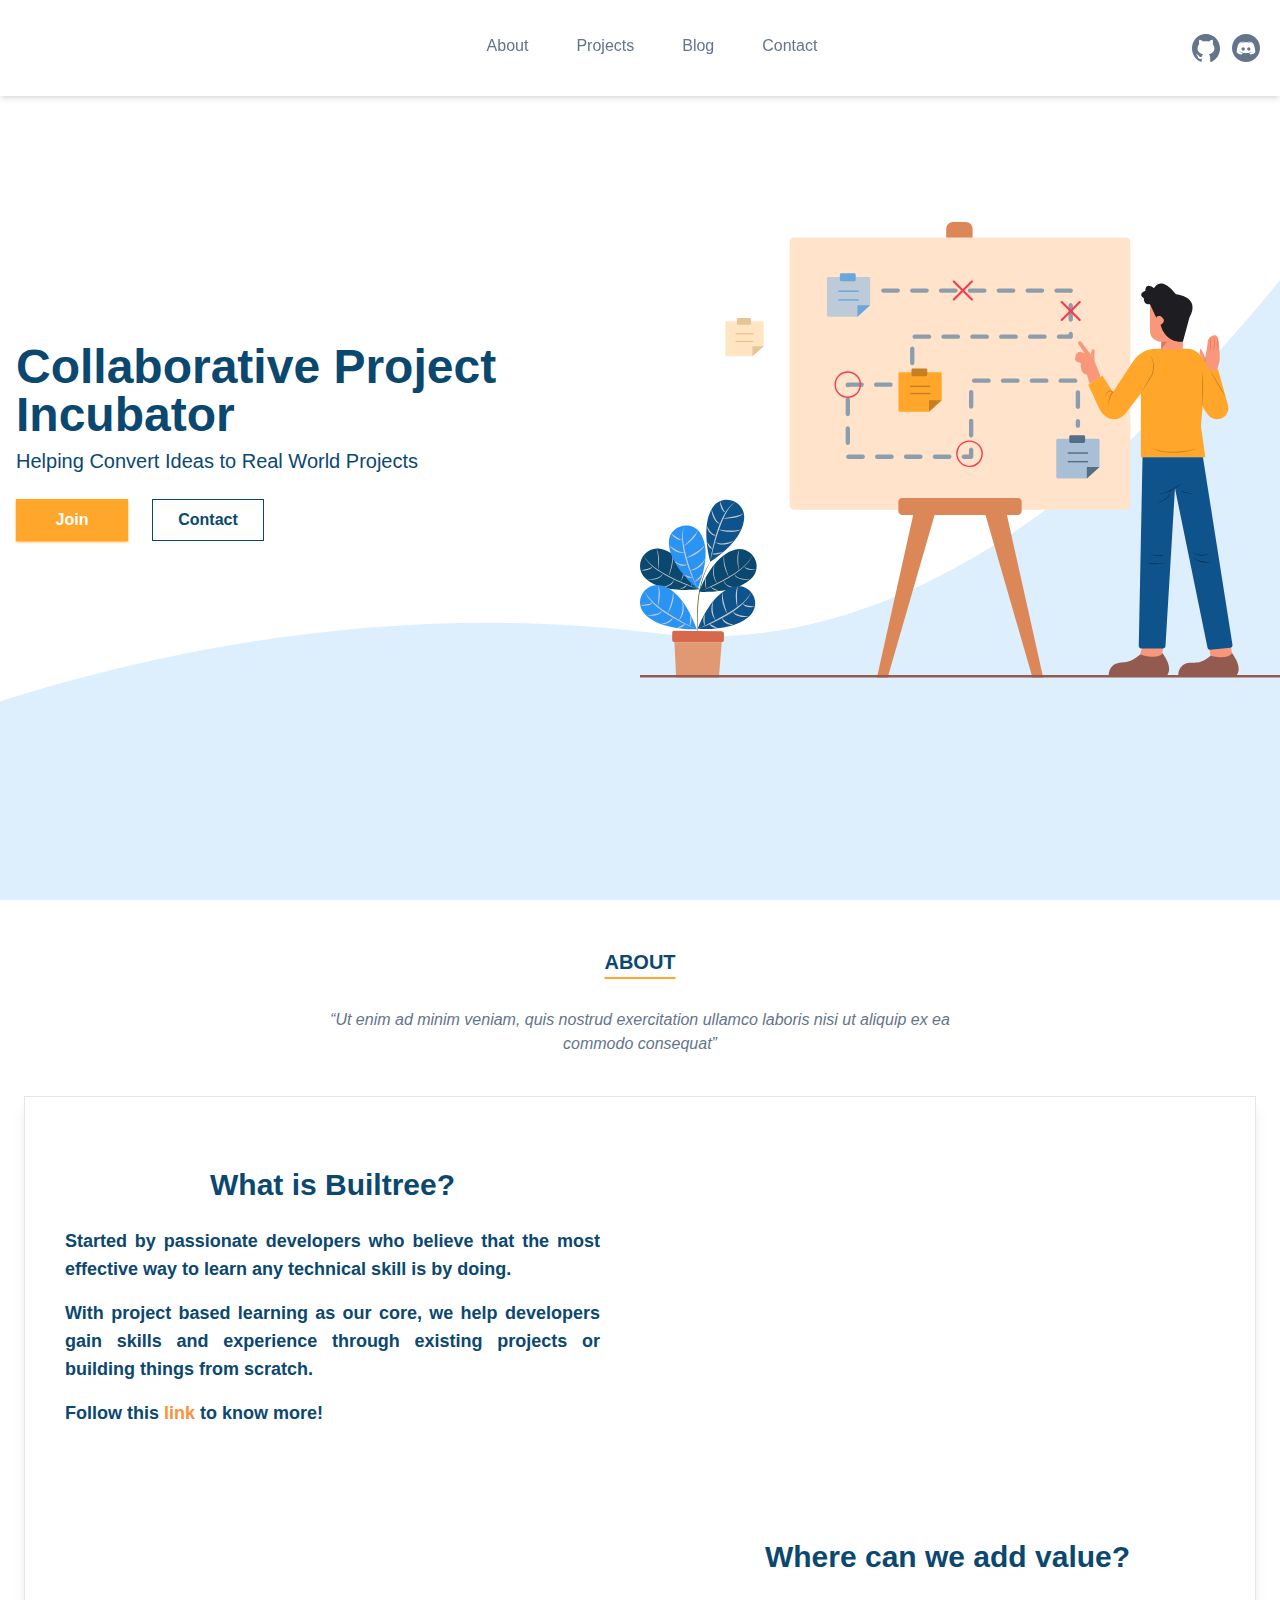
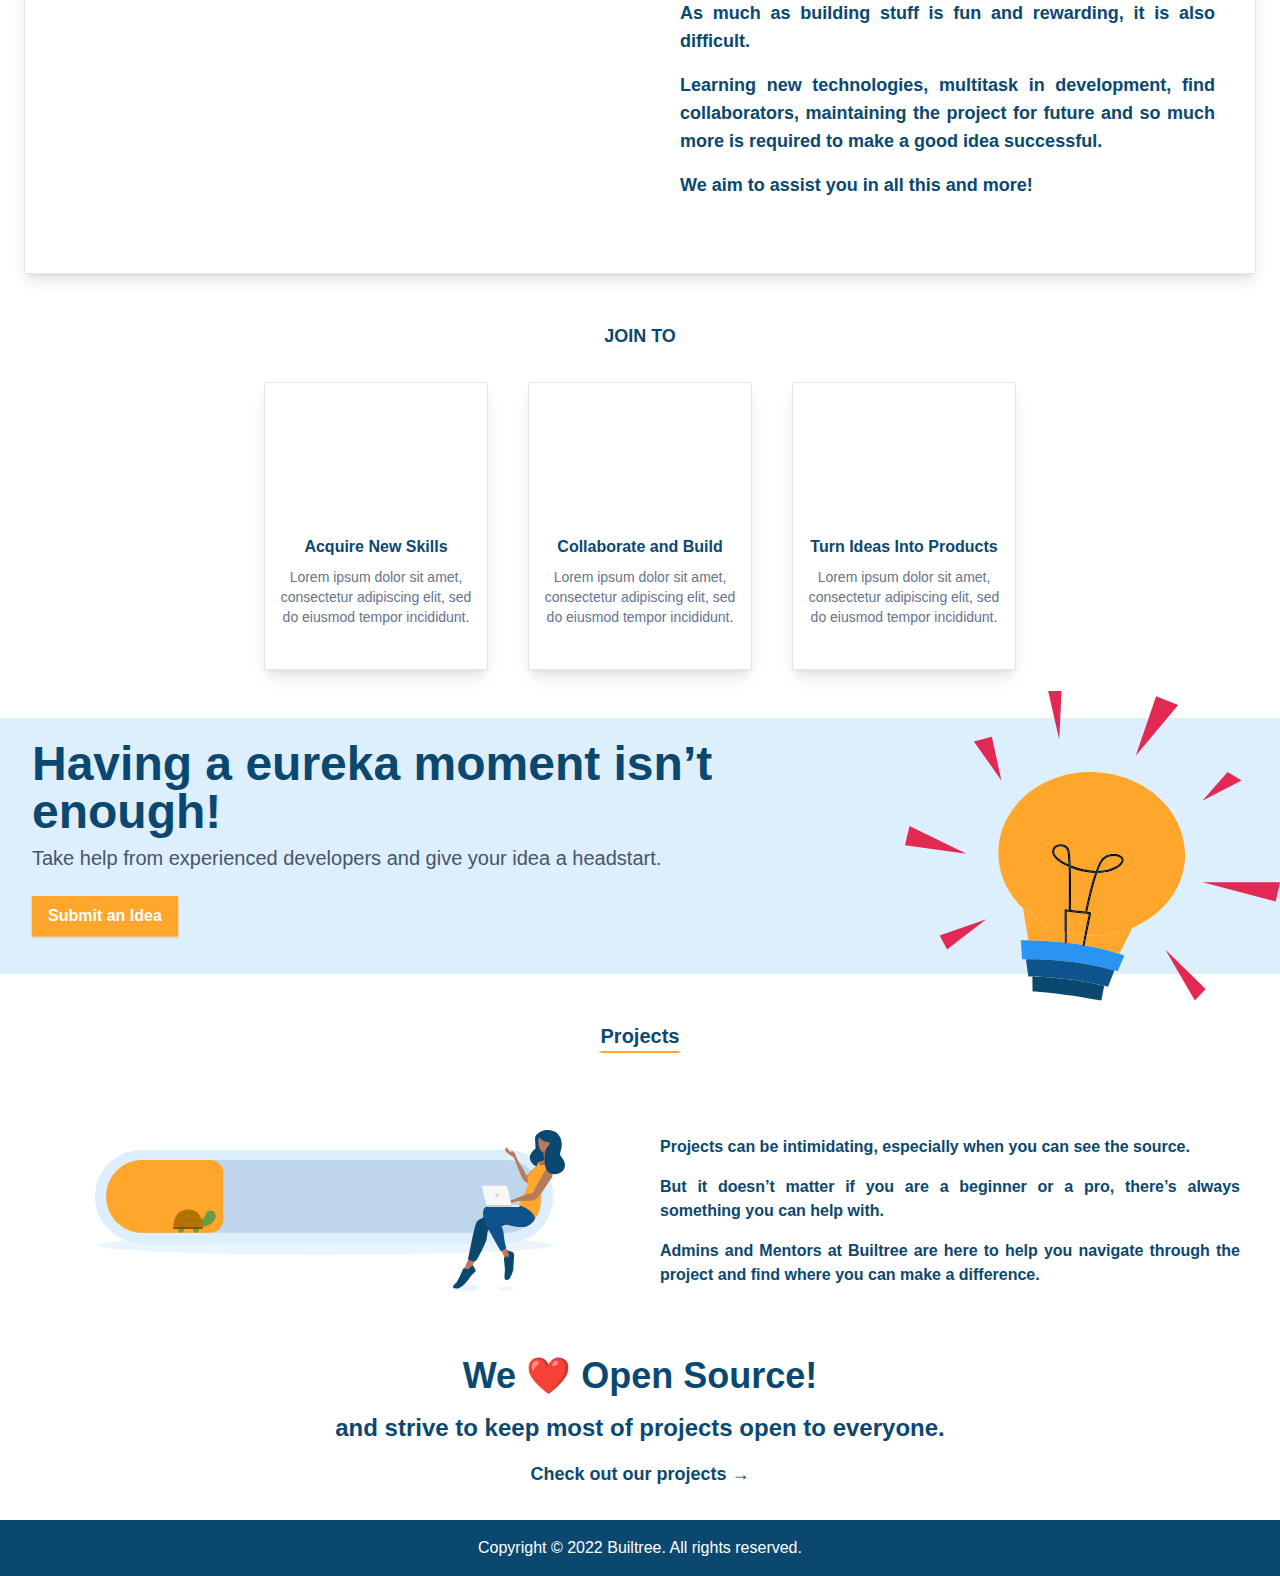
==== index.html @ b21ad7a0 "Updates" ====
<!DOCTYPE html><html><head><meta name="viewport" content="width=device-width"/><meta charSet="utf-8"/><title>Builtree</title><meta name="description" content="Generated by create next app"/><link rel="icon" href="/favicon.ico"/><meta name="next-head-count" content="5"/><link rel="preload" href="/_next/static/css/9961af2e34073965.css" as="style"/><link rel="stylesheet" href="/_next/static/css/9961af2e34073965.css" data-n-g=""/><noscript data-n-css=""></noscript><script defer="" nomodule="" src="/_next/static/chunks/polyfills-5cd94c89d3acac5f.js"></script><script src="/_next/static/chunks/webpack-69bfa6990bb9e155.js" defer=""></script><script src="/_next/static/chunks/framework-6e4ba497ae0c8a3f.js" defer=""></script><script src="/_next/static/chunks/main-101cfeaa18eb0e64.js" defer=""></script><script src="/_next/static/chunks/pages/_app-9cd1d19dd7237c4c.js" defer=""></script><script src="/_next/static/chunks/247-9f6b861a40887884.js" defer=""></script><script src="/_next/static/chunks/pages/index-a9be879101585993.js" defer=""></script><script src="/_next/static/tV2NCMaO0HiaZ4g1hepgg/_buildManifest.js" defer=""></script><script src="/_next/static/tV2NCMaO0HiaZ4g1hepgg/_ssgManifest.js" defer=""></script><script src="/_next/static/tV2NCMaO0HiaZ4g1hepgg/_middlewareManifest.js" defer=""></script></head><body><div id="__next" data-reactroot=""><div><nav class="fixed top-0 z-50 w-full bg-white shadow-md px-4"><div class="flex flex-wrap justify-between items-center max-w-7xl mx-auto"><div class="relative h-24 w-24"><span style="box-sizing:border-box;display:block;overflow:hidden;width:initial;height:initial;background:none;opacity:1;border:0;margin:0;padding:0;position:absolute;top:0;left:0;bottom:0;right:0"><img src="[data-uri]" decoding="async" data-nimg="fill" style="position:absolute;top:0;left:0;bottom:0;right:0;box-sizing:border-box;padding:0;border:none;margin:auto;display:block;width:0;height:0;min-width:100%;max-width:100%;min-height:100%;max-height:100%;object-fit:contain"/><noscript><img sizes="100vw" srcSet="https://raw.githubusercontent.com/builtree/assets/org/builtree-logo.svg?imwidth=640 640w, https://raw.githubusercontent.com/builtree/assets/org/builtree-logo.svg?imwidth=750 750w, https://raw.githubusercontent.com/builtree/assets/org/builtree-logo.svg?imwidth=828 828w, https://raw.githubusercontent.com/builtree/assets/org/builtree-logo.svg?imwidth=1080 1080w, https://raw.githubusercontent.com/builtree/assets/org/builtree-logo.svg?imwidth=1200 1200w, https://raw.githubusercontent.com/builtree/assets/org/builtree-logo.svg?imwidth=1920 1920w, https://raw.githubusercontent.com/builtree/assets/org/builtree-logo.svg?imwidth=2048 2048w, https://raw.githubusercontent.com/builtree/assets/org/builtree-logo.svg?imwidth=3840 3840w" src="https://raw.githubusercontent.com/builtree/assets/org/builtree-logo.svg?imwidth=3840" decoding="async" data-nimg="fill" style="position:absolute;top:0;left:0;bottom:0;right:0;box-sizing:border-box;padding:0;border:none;margin:auto;display:block;width:0;height:0;min-width:100%;max-width:100%;min-height:100%;max-height:100%;object-fit:contain" loading="lazy"/></noscript></span></div><nav class="relative flex space-x-2 h-10 items-center md:order-2"><div class="relative w-8"><a target="_blank" rel="noreferrer" href="https://github.com/builtree"><svg width="28" height="28" xmlns="http://www.w3.org/2000/svg" class="fill-slate-500 hover:fill-black"><path d="M12.428.1C5.975.822.785 6.165.083 12.664-.618 19.45 3.17 25.517 8.921 27.827c.421.145.842-.144.842-.722v-2.31s-.561.144-1.262.144c-1.964 0-2.806-1.733-2.946-2.744-.14-.578-.421-1.01-.842-1.444-.421-.144-.561-.144-.561-.289 0-.289.42-.289.56-.289.843 0 1.544 1.011 1.825 1.445.7 1.155 1.543 1.444 1.964 1.444.56 0 .981-.145 1.262-.29.14-1.01.561-2.021 1.403-2.599-3.227-.722-5.611-2.6-5.611-5.776 0-1.589.701-3.177 1.683-4.332-.14-.29-.28-1.011-.28-2.022 0-.578 0-1.444.42-2.31 0 0 1.964 0 3.928 1.876.702-.288 1.684-.433 2.666-.433s1.964.145 2.805.433c1.824-1.877 3.928-1.877 3.928-1.877.28.867.28 1.733.28 2.31 0 1.156-.14 1.734-.28 2.023.982 1.155 1.684 2.599 1.684 4.332 0 3.177-2.385 5.054-5.612 5.776.842.722 1.403 2.022 1.403 3.322v3.755c0 .433.421.866.982.722C24.352 25.805 28 20.607 28 14.542 28 5.875 20.846-.912 12.428.1Z"></path></svg></a></div><div class="relative w-8"><a target="_blank" rel="noreferrer" href="https://discord.gg/9BtRZhJb9G"><svg width="28" height="28" xmlns="http://www.w3.org/2000/svg" class="fill-slate-500 hover:fill-[#5165F6]"><path d="M28 14c0-7.732-6.268-14-14-14S0 6.268 0 14s6.268 14 14 14 14-6.268 14-14Z"></path><path d="M21.022 9.205c-1.285-1.028-2.826-1.541-4.453-1.627l-.257.257c1.456.342 2.74 1.027 3.94 1.97a13.035 13.035 0 0 0-4.796-1.456c-.514-.086-.942-.086-1.456-.086-.513 0-.942 0-1.455.086-1.713.17-3.34.685-4.795 1.455 1.198-.942 2.483-1.627 3.938-1.97l-.257-.256c-1.626.086-3.168.6-4.452 1.627-1.456 2.74-2.226 5.822-2.312 8.99 1.284 1.37 3.083 2.227 4.966 2.227 0 0 .6-.685 1.028-1.285-1.113-.256-2.14-.856-2.826-1.798.6.343 1.199.685 1.798.942.771.343 1.542.514 2.312.685.685.086 1.37.171 2.055.171s1.37-.085 2.055-.17c.771-.172 1.542-.343 2.312-.686.6-.257 1.2-.6 1.799-.942-.686.942-1.713 1.542-2.826 1.799.428.599 1.027 1.284 1.027 1.284 1.884 0 3.682-.856 4.967-2.226-.086-3.169-.857-6.251-2.312-8.991Zm-9.847 7.45c-.857 0-1.627-.771-1.627-1.713 0-.942.77-1.713 1.627-1.713.856 0 1.627.77 1.627 1.713 0 .942-.771 1.712-1.627 1.712Zm5.651 0c-.856 0-1.627-.771-1.627-1.713 0-.942.77-1.713 1.627-1.713.856 0 1.627.77 1.627 1.713 0 .942-.77 1.712-1.627 1.712Z" fill="#fff"></path></svg></a></div><button class=" inline-flex p-3 items-center hover:bg-orange-400 rounded md:hidden ml-auto hover:text-white outline-none"><svg class="w-6 h-6" fill="none" stroke="currentColor" viewBox="0 0 24 24" xmlns="http://www.w3.org/2000/svg"><path stroke-linecap="round" stroke-linejoin="round" stroke-width="2" d="M4 6h16M4 12h16M4 18h16"></path></svg></button></nav><div class="hidden   w-full md:flex md:w-auto md:order-1"><nav class="relative"><ul class="flex flex-col md:flex-row md:space-x-12 text-base text-slate-500"><li class="md:hover:border-b-2 pb-1 border-b-orange-400 hover:font-semibold"><a href="/#about">About</a></li><li class="md:hover:border-b-2 pb-1 border-b-orange-400 hover:font-semibold"><a href="/projects">Projects</a></li><li class="md:hover:border-b-2 pb-1 border-b-orange-400 hover:font-semibold"><a href="/blog">Blog</a></li><li class="md:hover:border-b-2 pb-1 border-b-orange-400 hover:font-semibold"><a href="mailto:contact@builtree.org" target="_blank" rel="noreferrer">Contact</a></li></ul></nav></div></div></nav><main class="relative"><div class="min-h-screen relative"><div class="w-full h-full absolute -z-10"><img src="./background.svg" alt="landing background" class="w-full h-full min-h-screen object-cover top-0 right-0"/></div><div class="flex justify-center lg:justify-between max-w-7xl items-center h-screen mx-auto"><div class="flex-col lg:pl-4 text-center lg:text-left items-center"><h1 class="font-bold text-5xl text-[#0B4870]">Collaborative Project</h1><h1 class="font-bold text-5xl text-[#0B4870]">Incubator</h1><p class=" font-light text-xl text-[#0B4870] my-2">Helping Convert Ideas to Real World Projects</p><div class="flex justify-center lg:justify-start"><button class="bg-[#FFA62B] text-white font-semibold py-2 px-4 my-4 shadow-[#FFA62B] shadow-sm w-28">Join</button><button class="bg-white hover:bg-[#0B4870] text-[#0B4870] hover:text-white font-semibold py-2 px-4 my-4 ml-6 w-28 border border-[#0B4870]">Contact</button></div></div><div class="hidden lg:block relative max-w-2xl w-1/2"><img src="/landing_illustration.svg"/></div></div></div><div id="about" class=" max-w-7xl mx-auto"><h2 class="text-xl font-bold text-[#0B4870] underline underline-offset-8 decoration-[#FFA62B] text-center pt-12">ABOUT</h2><p class="text-center text-slate-500 italic pt-8 mx-4 md:mx-auto md:w-1/2">“Ut enim ad minim veniam, quis nostrud exercitation ullamco laboris nisi ut aliquip ex ea commodo consequat”</p><div class="border mx-6 mt-10 shadow-lg pt-6 md:pt-2"><div class="grid grid-cols-1 md:grid-cols-2 justify-items-center items-center"><div class="flex-col text-center items-center mx-6 pt-2 px-4 md:pt-4 lg:pt-0"><h3 class="font-bold text-center text-3xl text-[#0B4870]">What is Builtree?</h3><p class="font-semibold text-justify text-lg text-[#0B4870] pt-6"><span class="block">Started by passionate developers who believe that the most effective way to learn any technical skill is by doing.</span><span class="block pt-4">With project based learning as our core, we help developers gain skills and experience through existing projects or building things from scratch.</span><span class="block pt-4">Follow this <a href="https://github.com/builtree/builtree/blob/main/PROJECTS.md" class="text-orange-400">link</a> to know more!</span></p></div><div class="relative h-96 w-96"><span style="box-sizing:border-box;display:block;overflow:hidden;width:initial;height:initial;background:none;opacity:1;border:0;margin:0;padding:0;position:absolute;top:0;left:0;bottom:0;right:0"><img src="[data-uri]" decoding="async" data-nimg="fill" style="position:absolute;top:0;left:0;bottom:0;right:0;box-sizing:border-box;padding:0;border:none;margin:auto;display:block;width:0;height:0;min-width:100%;max-width:100%;min-height:100%;max-height:100%;object-fit:contain"/><noscript><img sizes="100vw" srcSet="https://raw.githubusercontent.com/builtree/assets/org/builtree-logo.svg?imwidth=640 640w, https://raw.githubusercontent.com/builtree/assets/org/builtree-logo.svg?imwidth=750 750w, https://raw.githubusercontent.com/builtree/assets/org/builtree-logo.svg?imwidth=828 828w, https://raw.githubusercontent.com/builtree/assets/org/builtree-logo.svg?imwidth=1080 1080w, https://raw.githubusercontent.com/builtree/assets/org/builtree-logo.svg?imwidth=1200 1200w, https://raw.githubusercontent.com/builtree/assets/org/builtree-logo.svg?imwidth=1920 1920w, https://raw.githubusercontent.com/builtree/assets/org/builtree-logo.svg?imwidth=2048 2048w, https://raw.githubusercontent.com/builtree/assets/org/builtree-logo.svg?imwidth=3840 3840w" src="https://raw.githubusercontent.com/builtree/assets/org/builtree-logo.svg?imwidth=3840" decoding="async" data-nimg="fill" style="position:absolute;top:0;left:0;bottom:0;right:0;box-sizing:border-box;padding:0;border:none;margin:auto;display:block;width:0;height:0;min-width:100%;max-width:100%;min-height:100%;max-height:100%;object-fit:contain" loading="lazy"/></noscript></span></div><div class="flex-col text-center items-center mx-6 md:order-4 px-4 md:pb-6"><h3 class="font-bold text-center text-3xl text-[#0B4870]">Where can we add value?</h3><p class="font-semibold text-justify text-lg text-[#0B4870] pt-6"><span class="block">As much as building stuff is fun and rewarding, it is also difficult.</span><span class="block pt-4">Learning new technologies, multitask in development, find collaborators, maintaining the project for future and so much more is required to make a good idea successful.</span><span class="block pt-4">We aim to assist you in all this and more!</span></p></div><div class="relative h-96 w-96"><span style="box-sizing:border-box;display:block;overflow:hidden;width:initial;height:initial;background:none;opacity:1;border:0;margin:0;padding:0;position:absolute;top:0;left:0;bottom:0;right:0"><img src="[data-uri]" decoding="async" data-nimg="fill" style="position:absolute;top:0;left:0;bottom:0;right:0;box-sizing:border-box;padding:0;border:none;margin:auto;display:block;width:0;height:0;min-width:100%;max-width:100%;min-height:100%;max-height:100%;object-fit:contain"/><noscript><img sizes="100vw" srcSet="books.svg?imwidth=640 640w, books.svg?imwidth=750 750w, books.svg?imwidth=828 828w, books.svg?imwidth=1080 1080w, books.svg?imwidth=1200 1200w, books.svg?imwidth=1920 1920w, books.svg?imwidth=2048 2048w, books.svg?imwidth=3840 3840w" src="books.svg?imwidth=3840" decoding="async" data-nimg="fill" style="position:absolute;top:0;left:0;bottom:0;right:0;box-sizing:border-box;padding:0;border:none;margin:auto;display:block;width:0;height:0;min-width:100%;max-width:100%;min-height:100%;max-height:100%;object-fit:contain" loading="lazy"/></noscript></span></div></div></div></div><div class="max-w-7xl mx-auto"><h2 class="text-lg font-bold text-[#0B4870] text-center pt-12">JOIN TO</h2><div class="flex flex-wrap gap-10 mx-10 items-center justify-center py-8"><div class="flex flex-col border shadow-lg text-center w-56 h-72 items-center"><div class="relative h-24 w-24 m-6"><span style="box-sizing:border-box;display:block;overflow:hidden;width:initial;height:initial;background:none;opacity:1;border:0;margin:0;padding:0;position:absolute;top:0;left:0;bottom:0;right:0"><img src="[data-uri]" decoding="async" data-nimg="fill" style="position:absolute;top:0;left:0;bottom:0;right:0;box-sizing:border-box;padding:0;border:none;margin:auto;display:block;width:0;height:0;min-width:100%;max-width:100%;min-height:100%;max-height:100%;object-fit:contain"/><noscript><img sizes="100vw" srcSet="jointo_gear.svg?imwidth=640 640w, jointo_gear.svg?imwidth=750 750w, jointo_gear.svg?imwidth=828 828w, jointo_gear.svg?imwidth=1080 1080w, jointo_gear.svg?imwidth=1200 1200w, jointo_gear.svg?imwidth=1920 1920w, jointo_gear.svg?imwidth=2048 2048w, jointo_gear.svg?imwidth=3840 3840w" src="jointo_gear.svg?imwidth=3840" decoding="async" data-nimg="fill" style="position:absolute;top:0;left:0;bottom:0;right:0;box-sizing:border-box;padding:0;border:none;margin:auto;display:block;width:0;height:0;min-width:100%;max-width:100%;min-height:100%;max-height:100%;object-fit:contain" loading="lazy"/></noscript></span></div><h3 class="text-base p-2 font-bold text-[#0B4870] text-center">Acquire New Skills</h3><p class="text-slate-500 text-sm px-3">Lorem ipsum dolor sit amet, consectetur adipiscing elit, sed do eiusmod tempor incididunt.</p></div><div class="flex flex-col border shadow-lg text-center w-56 h-72 items-center"><div class="relative h-24 w-24 m-6"><span style="box-sizing:border-box;display:block;overflow:hidden;width:initial;height:initial;background:none;opacity:1;border:0;margin:0;padding:0;position:absolute;top:0;left:0;bottom:0;right:0"><img src="[data-uri]" decoding="async" data-nimg="fill" style="position:absolute;top:0;left:0;bottom:0;right:0;box-sizing:border-box;padding:0;border:none;margin:auto;display:block;width:0;height:0;min-width:100%;max-width:100%;min-height:100%;max-height:100%;object-fit:contain"/><noscript><img sizes="100vw" srcSet="jointo_collab.svg?imwidth=640 640w, jointo_collab.svg?imwidth=750 750w, jointo_collab.svg?imwidth=828 828w, jointo_collab.svg?imwidth=1080 1080w, jointo_collab.svg?imwidth=1200 1200w, jointo_collab.svg?imwidth=1920 1920w, jointo_collab.svg?imwidth=2048 2048w, jointo_collab.svg?imwidth=3840 3840w" src="jointo_collab.svg?imwidth=3840" decoding="async" data-nimg="fill" style="position:absolute;top:0;left:0;bottom:0;right:0;box-sizing:border-box;padding:0;border:none;margin:auto;display:block;width:0;height:0;min-width:100%;max-width:100%;min-height:100%;max-height:100%;object-fit:contain" loading="lazy"/></noscript></span></div><h3 class="text-base p-2 font-bold text-[#0B4870] text-center">Collaborate and Build</h3><p class="text-slate-500 text-sm px-3">Lorem ipsum dolor sit amet, consectetur adipiscing elit, sed do eiusmod tempor incididunt.</p></div><div class="flex flex-col border shadow-lg text-center w-56 h-72 items-center"><div class="relative h-24 w-24 m-6"><span style="box-sizing:border-box;display:block;overflow:hidden;width:initial;height:initial;background:none;opacity:1;border:0;margin:0;padding:0;position:absolute;top:0;left:0;bottom:0;right:0"><img src="[data-uri]" decoding="async" data-nimg="fill" style="position:absolute;top:0;left:0;bottom:0;right:0;box-sizing:border-box;padding:0;border:none;margin:auto;display:block;width:0;height:0;min-width:100%;max-width:100%;min-height:100%;max-height:100%;object-fit:contain"/><noscript><img sizes="100vw" srcSet="jointo_bulb.svg?imwidth=640 640w, jointo_bulb.svg?imwidth=750 750w, jointo_bulb.svg?imwidth=828 828w, jointo_bulb.svg?imwidth=1080 1080w, jointo_bulb.svg?imwidth=1200 1200w, jointo_bulb.svg?imwidth=1920 1920w, jointo_bulb.svg?imwidth=2048 2048w, jointo_bulb.svg?imwidth=3840 3840w" src="jointo_bulb.svg?imwidth=3840" decoding="async" data-nimg="fill" style="position:absolute;top:0;left:0;bottom:0;right:0;box-sizing:border-box;padding:0;border:none;margin:auto;display:block;width:0;height:0;min-width:100%;max-width:100%;min-height:100%;max-height:100%;object-fit:contain" loading="lazy"/></noscript></span></div><h3 class="text-base p-2 font-bold text-[#0B4870] text-center">Turn Ideas Into Products</h3><p class="text-slate-500 text-sm px-3">Lorem ipsum dolor sit amet, consectetur adipiscing elit, sed do eiusmod tempor incididunt.</p></div></div></div><div class="bg-[#DDEEFD] mt-4"><div class="flex justify-center lg:max-h-64 lg:justify-between max-w-7xl items-center mx-auto"><div class="flex-col text-center lg:text-left items-center px-4 py-8 lg:px-8"><h1 class="font-bold text-5xl text-[#0B4870]">Having a eureka moment isn’t enough!</h1><p class="font-light text-xl text-slate-600 my-2">Take help from experienced developers and give your idea a headstart.</p><div class="flex justify-center lg:justify-start"><button class="bg-[#FFA62B] text-white font-semibold py-2 px-4 my-4 shadow-[#FFA62B] shadow-sm w-38">Submit an Idea</button></div></div><div class="hidden lg:block z-10"><img src="/idea_illustration.svg"/></div></div></div><div class=" max-w-7xl mx-auto"><h2 class="text-xl font-bold text-[#0B4870] underline underline-offset-8 decoration-[#FFA62B] text-center py-12">Projects</h2><div class="grid grid-cols-1 md:grid-cols-2 gap-10 mx-10 items-center justify-center justify-items-center py-8"><div class="relative max-w-2xl"><img src="/project_illustration.svg"/></div><div class="relative max-w-2xl"><p class="font-semibold text-justify text-base text-[#0B4870] "><span class="block">Projects can be intimidating, especially when you can see the source.</span><span class="block pt-4">But it doesn’t matter if you are a beginner or a pro, there’s always something you can help with.</span><span class="block pt-4">Admins and Mentors at Builtree are here to help you navigate through the project and find where you can make a difference.</span></p></div></div><div class="flex mx-10 items-center justify-center py-8"><p class="text-[#0B4870] text-center"><span class="text-4xl font-bold">We <span class="text-red-500">❤️</span> Open Source!</span><span class="block pt-4 text-2xl font-semibold">and strive to keep most of projects open to everyone.</span><span class="block hover:font-bold hover:text-orange-400 pt-4 text-lg font-semibold">Check out our projects →</span></p></div></div><div class="w-full bg-[#0B4870] text-white text-center py-4">Copyright © 2022 Builtree. All rights reserved.</div></main></div></div><script id="__NEXT_DATA__" type="application/json">{"props":{"pageProps":{}},"page":"/","query":{},"buildId":"tV2NCMaO0HiaZ4g1hepgg","nextExport":true,"autoExport":true,"isFallback":false,"scriptLoader":[]}</script></body></html>
---- _next/static/css/9961af2e34073965.css ----
/*
! tailwindcss v3.0.18 | MIT License | https://tailwindcss.com
*/*,:after,:before{box-sizing:border-box;border:0 solid #e5e7eb}:after,:before{--tw-content:""}html{line-height:1.5;-webkit-text-size-adjust:100%;-moz-tab-size:4;-o-tab-size:4;tab-size:4;font-family:ui-sans-serif,system-ui,-apple-system,BlinkMacSystemFont,Segoe UI,Roboto,Helvetica Neue,Arial,Noto Sans,sans-serif,Apple Color Emoji,Segoe UI Emoji,Segoe UI Symbol,Noto Color Emoji}body{margin:0;line-height:inherit}hr{height:0;color:inherit;border-top-width:1px}abbr:where([title]){-webkit-text-decoration:underline dotted;text-decoration:underline dotted}h1,h2,h3,h4,h5,h6{font-size:inherit;font-weight:inherit}a{color:inherit;text-decoration:inherit}b,strong{font-weight:bolder}code,kbd,pre,samp{font-family:ui-monospace,SFMono-Regular,Menlo,Monaco,Consolas,Liberation Mono,Courier New,monospace;font-size:1em}small{font-size:80%}sub,sup{font-size:75%;line-height:0;position:relative;vertical-align:baseline}sub{bottom:-.25em}sup{top:-.5em}table{text-indent:0;border-color:inherit;border-collapse:collapse}button,input,optgroup,select,textarea{font-family:inherit;font-size:100%;line-height:inherit;color:inherit;margin:0;padding:0}button,select{text-transform:none}[type=button],[type=reset],[type=submit],button{-webkit-appearance:button;background-color:transparent;background-image:none}:-moz-focusring{outline:auto}:-moz-ui-invalid{box-shadow:none}progress{vertical-align:baseline}::-webkit-inner-spin-button,::-webkit-outer-spin-button{height:auto}[type=search]{-webkit-appearance:textfield;outline-offset:-2px}::-webkit-search-decoration{-webkit-appearance:none}::-webkit-file-upload-button{-webkit-appearance:button;font:inherit}summary{display:list-item}blockquote,dd,dl,figure,h1,h2,h3,h4,h5,h6,hr,p,pre{margin:0}fieldset{margin:0}fieldset,legend{padding:0}menu,ol,ul{list-style:none;margin:0;padding:0}textarea{resize:vertical}input::-moz-placeholder,textarea::-moz-placeholder{opacity:1;color:#9ca3af}input:-ms-input-placeholder,textarea:-ms-input-placeholder{opacity:1;color:#9ca3af}input::placeholder,textarea::placeholder{opacity:1;color:#9ca3af}[role=button],button{cursor:pointer}:disabled{cursor:default}audio,canvas,embed,iframe,img,object,svg,video{display:block;vertical-align:middle}img,video{max-width:100%;height:auto}[hidden]{display:none}*,:after,:before{--tw-translate-x:0;--tw-translate-y:0;--tw-rotate:0;--tw-skew-x:0;--tw-skew-y:0;--tw-scale-x:1;--tw-scale-y:1;--tw-pan-x: ;--tw-pan-y: ;--tw-pinch-zoom: ;--tw-scroll-snap-strictness:proximity;--tw-ordinal: ;--tw-slashed-zero: ;--tw-numeric-figure: ;--tw-numeric-spacing: ;--tw-numeric-fraction: ;--tw-ring-inset: ;--tw-ring-offset-width:0px;--tw-ring-offset-color:#fff;--tw-ring-color:rgb(59 130 246/0.5);--tw-ring-offset-shadow:0 0 #0000;--tw-ring-shadow:0 0 #0000;--tw-shadow:0 0 #0000;--tw-shadow-colored:0 0 #0000;--tw-blur: ;--tw-brightness: ;--tw-contrast: ;--tw-grayscale: ;--tw-hue-rotate: ;--tw-invert: ;--tw-saturate: ;--tw-sepia: ;--tw-drop-shadow: ;--tw-backdrop-blur: ;--tw-backdrop-brightness: ;--tw-backdrop-contrast: ;--tw-backdrop-grayscale: ;--tw-backdrop-hue-rotate: ;--tw-backdrop-invert: ;--tw-backdrop-opacity: ;--tw-backdrop-saturate: ;--tw-backdrop-sepia: }.fixed{position:fixed}.absolute{position:absolute}.relative{position:relative}.top-0{top:0}.right-0{right:0}.z-50{z-index:50}.-z-10{z-index:-10}.z-10{z-index:10}.m-6{margin:1.5rem}.mx-auto{margin-left:auto;margin-right:auto}.mx-4{margin-left:1rem;margin-right:1rem}.mx-6{margin-left:1.5rem;margin-right:1.5rem}.mx-10{margin-left:2.5rem;margin-right:2.5rem}.my-2{margin-top:.5rem;margin-bottom:.5rem}.my-4{margin-top:1rem;margin-bottom:1rem}.my-8{margin-top:2rem;margin-bottom:2rem}.mt-10{margin-top:2.5rem}.ml-auto{margin-left:auto}.ml-6{margin-left:1.5rem}.mt-4{margin-top:1rem}.mb-3{margin-bottom:.75rem}.mb-1{margin-bottom:.25rem}.mb-4{margin-bottom:1rem}.block{display:block}.flex{display:flex}.inline-flex{display:inline-flex}.grid{display:grid}.hidden{display:none}.h-screen{height:100vh}.h-20{height:5rem}.h-96{height:24rem}.h-24{height:6rem}.h-10{height:2.5rem}.h-6{height:1.5rem}.h-72{height:18rem}.h-full{height:100%}.h-min{height:-webkit-min-content;height:-moz-min-content;height:min-content}.min-h-screen{min-height:100vh}.w-full{width:100%}.w-96{width:24rem}.w-1\/2{width:50%}.w-24{width:6rem}.w-8{width:2rem}.w-6{width:1.5rem}.w-56{width:14rem}.w-28{width:7rem}.w-min{width:-webkit-min-content;width:-moz-min-content;width:min-content}.max-w-7xl{max-width:80rem}.max-w-2xl{max-width:42rem}.max-w-xs{max-width:20rem}.grid-cols-1{grid-template-columns:repeat(1,minmax(0,1fr))}.flex-row{flex-direction:row}.flex-col{flex-direction:column}.flex-wrap{flex-wrap:wrap}.items-center{align-items:center}.justify-center{justify-content:center}.justify-between{justify-content:space-between}.justify-items-center{justify-items:center}.gap-10{gap:2.5rem}.gap-4{gap:1rem}.space-x-2>:not([hidden])~:not([hidden]){--tw-space-x-reverse:0;margin-right:calc(.5rem * var(--tw-space-x-reverse));margin-left:calc(.5rem * calc(1 - var(--tw-space-x-reverse)))}.rounded{border-radius:.25rem}.rounded-lg{border-radius:.5rem}.rounded-full{border-radius:9999px}.border{border-width:1px}.border-\[\#0B4870\]{--tw-border-opacity:1;border-color:rgb(11 72 112/var(--tw-border-opacity))}.border-gray-200{--tw-border-opacity:1;border-color:rgb(229 231 235/var(--tw-border-opacity))}.border-b-orange-400{--tw-border-opacity:1;border-bottom-color:rgb(251 146 60/var(--tw-border-opacity))}.bg-\[\#0B4870\]{--tw-bg-opacity:1;background-color:rgb(11 72 112/var(--tw-bg-opacity))}.bg-white{--tw-bg-opacity:1;background-color:rgb(255 255 255/var(--tw-bg-opacity))}.bg-\[\#FFA62B\]{--tw-bg-opacity:1;background-color:rgb(255 166 43/var(--tw-bg-opacity))}.bg-orange-400{--tw-bg-opacity:1;background-color:rgb(251 146 60/var(--tw-bg-opacity))}.bg-\[\#DDEEFD\]{--tw-bg-opacity:1;background-color:rgb(221 238 253/var(--tw-bg-opacity))}.fill-slate-500{fill:#64748b}.object-contain{-o-object-fit:contain;object-fit:contain}.object-cover{-o-object-fit:cover;object-fit:cover}.p-3{padding:.75rem}.p-2{padding:.5rem}.px-4{padding-left:1rem;padding-right:1rem}.py-4{padding-top:1rem;padding-bottom:1rem}.py-8{padding-top:2rem;padding-bottom:2rem}.px-3{padding-left:.75rem;padding-right:.75rem}.py-2{padding-top:.5rem;padding-bottom:.5rem}.py-12{padding-top:3rem;padding-bottom:3rem}.py-5{padding-top:1.25rem;padding-bottom:1.25rem}.py-3{padding-top:.75rem;padding-bottom:.75rem}.px-5{padding-left:1.25rem;padding-right:1.25rem}.pt-12{padding-top:3rem}.pt-8{padding-top:2rem}.pt-6{padding-top:1.5rem}.pt-2{padding-top:.5rem}.pt-4{padding-top:1rem}.pb-1{padding-bottom:.25rem}.text-center{text-align:center}.text-justify{text-align:justify}.text-2xl{font-size:1.5rem;line-height:2rem}.text-xl{font-size:1.25rem;line-height:1.75rem}.text-3xl{font-size:1.875rem;line-height:2.25rem}.text-lg{font-size:1.125rem;line-height:1.75rem}.text-base{font-size:1rem;line-height:1.5rem}.text-sm{font-size:.875rem;line-height:1.25rem}.text-5xl{font-size:3rem;line-height:1}.text-4xl{font-size:2.25rem;line-height:2.5rem}.font-bold{font-weight:700}.font-semibold{font-weight:600}.font-light{font-weight:300}.font-medium{font-weight:500}.italic{font-style:italic}.text-gray-500{--tw-text-opacity:1;color:rgb(107 114 128/var(--tw-text-opacity))}.text-\[\#0B4870\]{--tw-text-opacity:1;color:rgb(11 72 112/var(--tw-text-opacity))}.text-slate-500{--tw-text-opacity:1;color:rgb(100 116 139/var(--tw-text-opacity))}.text-orange-400{--tw-text-opacity:1;color:rgb(251 146 60/var(--tw-text-opacity))}.text-white{--tw-text-opacity:1;color:rgb(255 255 255/var(--tw-text-opacity))}.text-red-500{--tw-text-opacity:1;color:rgb(239 68 68/var(--tw-text-opacity))}.text-slate-600{--tw-text-opacity:1;color:rgb(71 85 105/var(--tw-text-opacity))}.text-gray-900{--tw-text-opacity:1;color:rgb(17 24 39/var(--tw-text-opacity))}.underline{-webkit-text-decoration-line:underline;text-decoration-line:underline}.decoration-\[\#FFA62B\]{-webkit-text-decoration-color:#ffa62b;text-decoration-color:#ffa62b}.underline-offset-8{text-underline-offset:8px}.shadow-lg{--tw-shadow:0 10px 15px -3px rgb(0 0 0/0.1),0 4px 6px -4px rgb(0 0 0/0.1);--tw-shadow-colored:0 10px 15px -3px var(--tw-shadow-color),0 4px 6px -4px var(--tw-shadow-color)}.shadow-lg,.shadow-md{box-shadow:var(--tw-ring-offset-shadow,0 0 #0000),var(--tw-ring-shadow,0 0 #0000),var(--tw-shadow)}.shadow-md{--tw-shadow:0 4px 6px -1px rgb(0 0 0/0.1),0 2px 4px -2px rgb(0 0 0/0.1);--tw-shadow-colored:0 4px 6px -1px var(--tw-shadow-color),0 2px 4px -2px var(--tw-shadow-color)}.shadow-sm{--tw-shadow:0 1px 2px 0 rgb(0 0 0/0.05);--tw-shadow-colored:0 1px 2px 0 var(--tw-shadow-color);box-shadow:var(--tw-ring-offset-shadow,0 0 #0000),var(--tw-ring-shadow,0 0 #0000),var(--tw-shadow)}.shadow-\[\#FFA62B\]{--tw-shadow-color:#ffa62b;--tw-shadow:var(--tw-shadow-colored)}.outline-none{outline:2px solid transparent;outline-offset:2px}@import url("https://fonts.googleapis.com/css2?family=Inter:wght@100;200;300;400;500;600;700;800;900&display=swap");body,html{font-family:Inter,-apple-system,BlinkMacSystemFont,Segoe UI,Roboto,Oxygen,Ubuntu,Cantarell,Fira Sans,Droid Sans,Helvetica Neue,sans-serif}.hover\:bg-orange-400:hover{--tw-bg-opacity:1;background-color:rgb(251 146 60/var(--tw-bg-opacity))}.hover\:bg-\[\#0B4870\]:hover{--tw-bg-opacity:1;background-color:rgb(11 72 112/var(--tw-bg-opacity))}.hover\:fill-black:hover{fill:#000}.hover\:fill-\[\#5165F6\]:hover{fill:#5165f6}.hover\:font-semibold:hover{font-weight:600}.hover\:font-bold:hover{font-weight:700}.hover\:text-white:hover{--tw-text-opacity:1;color:rgb(255 255 255/var(--tw-text-opacity))}.hover\:text-orange-400:hover{--tw-text-opacity:1;color:rgb(251 146 60/var(--tw-text-opacity))}.group:hover .group-hover\:mx-8{margin-left:2rem;margin-right:2rem}.group:hover .group-hover\:flex{display:flex}.group:hover .group-hover\:h-12{height:3rem}.group:hover .group-hover\:w-12{width:3rem}.group:hover .group-hover\:flex-col{flex-direction:column}@media (min-width:640px){.sm\:grid-cols-2{grid-template-columns:repeat(2,minmax(0,1fr))}}@media (min-width:768px){.md\:order-4{order:4}.md\:order-2{order:2}.md\:order-1{order:1}.md\:mx-auto{margin-left:auto;margin-right:auto}.md\:flex{display:flex}.md\:hidden{display:none}.md\:w-1\/2{width:50%}.md\:w-auto{width:auto}.md\:grid-cols-2{grid-template-columns:repeat(2,minmax(0,1fr))}.md\:grid-cols-3{grid-template-columns:repeat(3,minmax(0,1fr))}.md\:flex-row{flex-direction:row}.md\:space-x-12>:not([hidden])~:not([hidden]){--tw-space-x-reverse:0;margin-right:calc(3rem * var(--tw-space-x-reverse));margin-left:calc(3rem * calc(1 - var(--tw-space-x-reverse)))}.md\:pt-2{padding-top:.5rem}.md\:pt-4{padding-top:1rem}.md\:pb-6{padding-bottom:1.5rem}.md\:hover\:border-b-2:hover{border-bottom-width:2px}}@media (min-width:1024px){.lg\:block{display:block}.lg\:max-h-64{max-height:16rem}.lg\:justify-start{justify-content:flex-start}.lg\:justify-between{justify-content:space-between}.lg\:px-8{padding-left:2rem;padding-right:2rem}.lg\:pt-0{padding-top:0}.lg\:pl-4{padding-left:1rem}.lg\:text-left{text-align:left}}
---- _next/static/css/9961af2e34073965.css ----
/*
! tailwindcss v3.0.18 | MIT License | https://tailwindcss.com
*/*,:after,:before{box-sizing:border-box;border:0 solid #e5e7eb}:after,:before{--tw-content:""}html{line-height:1.5;-webkit-text-size-adjust:100%;-moz-tab-size:4;-o-tab-size:4;tab-size:4;font-family:ui-sans-serif,system-ui,-apple-system,BlinkMacSystemFont,Segoe UI,Roboto,Helvetica Neue,Arial,Noto Sans,sans-serif,Apple Color Emoji,Segoe UI Emoji,Segoe UI Symbol,Noto Color Emoji}body{margin:0;line-height:inherit}hr{height:0;color:inherit;border-top-width:1px}abbr:where([title]){-webkit-text-decoration:underline dotted;text-decoration:underline dotted}h1,h2,h3,h4,h5,h6{font-size:inherit;font-weight:inherit}a{color:inherit;text-decoration:inherit}b,strong{font-weight:bolder}code,kbd,pre,samp{font-family:ui-monospace,SFMono-Regular,Menlo,Monaco,Consolas,Liberation Mono,Courier New,monospace;font-size:1em}small{font-size:80%}sub,sup{font-size:75%;line-height:0;position:relative;vertical-align:baseline}sub{bottom:-.25em}sup{top:-.5em}table{text-indent:0;border-color:inherit;border-collapse:collapse}button,input,optgroup,select,textarea{font-family:inherit;font-size:100%;line-height:inherit;color:inherit;margin:0;padding:0}button,select{text-transform:none}[type=button],[type=reset],[type=submit],button{-webkit-appearance:button;background-color:transparent;background-image:none}:-moz-focusring{outline:auto}:-moz-ui-invalid{box-shadow:none}progress{vertical-align:baseline}::-webkit-inner-spin-button,::-webkit-outer-spin-button{height:auto}[type=search]{-webkit-appearance:textfield;outline-offset:-2px}::-webkit-search-decoration{-webkit-appearance:none}::-webkit-file-upload-button{-webkit-appearance:button;font:inherit}summary{display:list-item}blockquote,dd,dl,figure,h1,h2,h3,h4,h5,h6,hr,p,pre{margin:0}fieldset{margin:0}fieldset,legend{padding:0}menu,ol,ul{list-style:none;margin:0;padding:0}textarea{resize:vertical}input::-moz-placeholder,textarea::-moz-placeholder{opacity:1;color:#9ca3af}input:-ms-input-placeholder,textarea:-ms-input-placeholder{opacity:1;color:#9ca3af}input::placeholder,textarea::placeholder{opacity:1;color:#9ca3af}[role=button],button{cursor:pointer}:disabled{cursor:default}audio,canvas,embed,iframe,img,object,svg,video{display:block;vertical-align:middle}img,video{max-width:100%;height:auto}[hidden]{display:none}*,:after,:before{--tw-translate-x:0;--tw-translate-y:0;--tw-rotate:0;--tw-skew-x:0;--tw-skew-y:0;--tw-scale-x:1;--tw-scale-y:1;--tw-pan-x: ;--tw-pan-y: ;--tw-pinch-zoom: ;--tw-scroll-snap-strictness:proximity;--tw-ordinal: ;--tw-slashed-zero: ;--tw-numeric-figure: ;--tw-numeric-spacing: ;--tw-numeric-fraction: ;--tw-ring-inset: ;--tw-ring-offset-width:0px;--tw-ring-offset-color:#fff;--tw-ring-color:rgb(59 130 246/0.5);--tw-ring-offset-shadow:0 0 #0000;--tw-ring-shadow:0 0 #0000;--tw-shadow:0 0 #0000;--tw-shadow-colored:0 0 #0000;--tw-blur: ;--tw-brightness: ;--tw-contrast: ;--tw-grayscale: ;--tw-hue-rotate: ;--tw-invert: ;--tw-saturate: ;--tw-sepia: ;--tw-drop-shadow: ;--tw-backdrop-blur: ;--tw-backdrop-brightness: ;--tw-backdrop-contrast: ;--tw-backdrop-grayscale: ;--tw-backdrop-hue-rotate: ;--tw-backdrop-invert: ;--tw-backdrop-opacity: ;--tw-backdrop-saturate: ;--tw-backdrop-sepia: }.fixed{position:fixed}.absolute{position:absolute}.relative{position:relative}.top-0{top:0}.right-0{right:0}.z-50{z-index:50}.-z-10{z-index:-10}.z-10{z-index:10}.m-6{margin:1.5rem}.mx-auto{margin-left:auto;margin-right:auto}.mx-4{margin-left:1rem;margin-right:1rem}.mx-6{margin-left:1.5rem;margin-right:1.5rem}.mx-10{margin-left:2.5rem;margin-right:2.5rem}.my-2{margin-top:.5rem;margin-bottom:.5rem}.my-4{margin-top:1rem;margin-bottom:1rem}.my-8{margin-top:2rem;margin-bottom:2rem}.mt-10{margin-top:2.5rem}.ml-auto{margin-left:auto}.ml-6{margin-left:1.5rem}.mt-4{margin-top:1rem}.mb-3{margin-bottom:.75rem}.mb-1{margin-bottom:.25rem}.mb-4{margin-bottom:1rem}.block{display:block}.flex{display:flex}.inline-flex{display:inline-flex}.grid{display:grid}.hidden{display:none}.h-screen{height:100vh}.h-20{height:5rem}.h-96{height:24rem}.h-24{height:6rem}.h-10{height:2.5rem}.h-6{height:1.5rem}.h-72{height:18rem}.h-full{height:100%}.h-min{height:-webkit-min-content;height:-moz-min-content;height:min-content}.min-h-screen{min-height:100vh}.w-full{width:100%}.w-96{width:24rem}.w-1\/2{width:50%}.w-24{width:6rem}.w-8{width:2rem}.w-6{width:1.5rem}.w-56{width:14rem}.w-28{width:7rem}.w-min{width:-webkit-min-content;width:-moz-min-content;width:min-content}.max-w-7xl{max-width:80rem}.max-w-2xl{max-width:42rem}.max-w-xs{max-width:20rem}.grid-cols-1{grid-template-columns:repeat(1,minmax(0,1fr))}.flex-row{flex-direction:row}.flex-col{flex-direction:column}.flex-wrap{flex-wrap:wrap}.items-center{align-items:center}.justify-center{justify-content:center}.justify-between{justify-content:space-between}.justify-items-center{justify-items:center}.gap-10{gap:2.5rem}.gap-4{gap:1rem}.space-x-2>:not([hidden])~:not([hidden]){--tw-space-x-reverse:0;margin-right:calc(.5rem * var(--tw-space-x-reverse));margin-left:calc(.5rem * calc(1 - var(--tw-space-x-reverse)))}.rounded{border-radius:.25rem}.rounded-lg{border-radius:.5rem}.rounded-full{border-radius:9999px}.border{border-width:1px}.border-\[\#0B4870\]{--tw-border-opacity:1;border-color:rgb(11 72 112/var(--tw-border-opacity))}.border-gray-200{--tw-border-opacity:1;border-color:rgb(229 231 235/var(--tw-border-opacity))}.border-b-orange-400{--tw-border-opacity:1;border-bottom-color:rgb(251 146 60/var(--tw-border-opacity))}.bg-\[\#0B4870\]{--tw-bg-opacity:1;background-color:rgb(11 72 112/var(--tw-bg-opacity))}.bg-white{--tw-bg-opacity:1;background-color:rgb(255 255 255/var(--tw-bg-opacity))}.bg-\[\#FFA62B\]{--tw-bg-opacity:1;background-color:rgb(255 166 43/var(--tw-bg-opacity))}.bg-orange-400{--tw-bg-opacity:1;background-color:rgb(251 146 60/var(--tw-bg-opacity))}.bg-\[\#DDEEFD\]{--tw-bg-opacity:1;background-color:rgb(221 238 253/var(--tw-bg-opacity))}.fill-slate-500{fill:#64748b}.object-contain{-o-object-fit:contain;object-fit:contain}.object-cover{-o-object-fit:cover;object-fit:cover}.p-3{padding:.75rem}.p-2{padding:.5rem}.px-4{padding-left:1rem;padding-right:1rem}.py-4{padding-top:1rem;padding-bottom:1rem}.py-8{padding-top:2rem;padding-bottom:2rem}.px-3{padding-left:.75rem;padding-right:.75rem}.py-2{padding-top:.5rem;padding-bottom:.5rem}.py-12{padding-top:3rem;padding-bottom:3rem}.py-5{padding-top:1.25rem;padding-bottom:1.25rem}.py-3{padding-top:.75rem;padding-bottom:.75rem}.px-5{padding-left:1.25rem;padding-right:1.25rem}.pt-12{padding-top:3rem}.pt-8{padding-top:2rem}.pt-6{padding-top:1.5rem}.pt-2{padding-top:.5rem}.pt-4{padding-top:1rem}.pb-1{padding-bottom:.25rem}.text-center{text-align:center}.text-justify{text-align:justify}.text-2xl{font-size:1.5rem;line-height:2rem}.text-xl{font-size:1.25rem;line-height:1.75rem}.text-3xl{font-size:1.875rem;line-height:2.25rem}.text-lg{font-size:1.125rem;line-height:1.75rem}.text-base{font-size:1rem;line-height:1.5rem}.text-sm{font-size:.875rem;line-height:1.25rem}.text-5xl{font-size:3rem;line-height:1}.text-4xl{font-size:2.25rem;line-height:2.5rem}.font-bold{font-weight:700}.font-semibold{font-weight:600}.font-light{font-weight:300}.font-medium{font-weight:500}.italic{font-style:italic}.text-gray-500{--tw-text-opacity:1;color:rgb(107 114 128/var(--tw-text-opacity))}.text-\[\#0B4870\]{--tw-text-opacity:1;color:rgb(11 72 112/var(--tw-text-opacity))}.text-slate-500{--tw-text-opacity:1;color:rgb(100 116 139/var(--tw-text-opacity))}.text-orange-400{--tw-text-opacity:1;color:rgb(251 146 60/var(--tw-text-opacity))}.text-white{--tw-text-opacity:1;color:rgb(255 255 255/var(--tw-text-opacity))}.text-red-500{--tw-text-opacity:1;color:rgb(239 68 68/var(--tw-text-opacity))}.text-slate-600{--tw-text-opacity:1;color:rgb(71 85 105/var(--tw-text-opacity))}.text-gray-900{--tw-text-opacity:1;color:rgb(17 24 39/var(--tw-text-opacity))}.underline{-webkit-text-decoration-line:underline;text-decoration-line:underline}.decoration-\[\#FFA62B\]{-webkit-text-decoration-color:#ffa62b;text-decoration-color:#ffa62b}.underline-offset-8{text-underline-offset:8px}.shadow-lg{--tw-shadow:0 10px 15px -3px rgb(0 0 0/0.1),0 4px 6px -4px rgb(0 0 0/0.1);--tw-shadow-colored:0 10px 15px -3px var(--tw-shadow-color),0 4px 6px -4px var(--tw-shadow-color)}.shadow-lg,.shadow-md{box-shadow:var(--tw-ring-offset-shadow,0 0 #0000),var(--tw-ring-shadow,0 0 #0000),var(--tw-shadow)}.shadow-md{--tw-shadow:0 4px 6px -1px rgb(0 0 0/0.1),0 2px 4px -2px rgb(0 0 0/0.1);--tw-shadow-colored:0 4px 6px -1px var(--tw-shadow-color),0 2px 4px -2px var(--tw-shadow-color)}.shadow-sm{--tw-shadow:0 1px 2px 0 rgb(0 0 0/0.05);--tw-shadow-colored:0 1px 2px 0 var(--tw-shadow-color);box-shadow:var(--tw-ring-offset-shadow,0 0 #0000),var(--tw-ring-shadow,0 0 #0000),var(--tw-shadow)}.shadow-\[\#FFA62B\]{--tw-shadow-color:#ffa62b;--tw-shadow:var(--tw-shadow-colored)}.outline-none{outline:2px solid transparent;outline-offset:2px}@import url("https://fonts.googleapis.com/css2?family=Inter:wght@100;200;300;400;500;600;700;800;900&display=swap");body,html{font-family:Inter,-apple-system,BlinkMacSystemFont,Segoe UI,Roboto,Oxygen,Ubuntu,Cantarell,Fira Sans,Droid Sans,Helvetica Neue,sans-serif}.hover\:bg-orange-400:hover{--tw-bg-opacity:1;background-color:rgb(251 146 60/var(--tw-bg-opacity))}.hover\:bg-\[\#0B4870\]:hover{--tw-bg-opacity:1;background-color:rgb(11 72 112/var(--tw-bg-opacity))}.hover\:fill-black:hover{fill:#000}.hover\:fill-\[\#5165F6\]:hover{fill:#5165f6}.hover\:font-semibold:hover{font-weight:600}.hover\:font-bold:hover{font-weight:700}.hover\:text-white:hover{--tw-text-opacity:1;color:rgb(255 255 255/var(--tw-text-opacity))}.hover\:text-orange-400:hover{--tw-text-opacity:1;color:rgb(251 146 60/var(--tw-text-opacity))}.group:hover .group-hover\:mx-8{margin-left:2rem;margin-right:2rem}.group:hover .group-hover\:flex{display:flex}.group:hover .group-hover\:h-12{height:3rem}.group:hover .group-hover\:w-12{width:3rem}.group:hover .group-hover\:flex-col{flex-direction:column}@media (min-width:640px){.sm\:grid-cols-2{grid-template-columns:repeat(2,minmax(0,1fr))}}@media (min-width:768px){.md\:order-4{order:4}.md\:order-2{order:2}.md\:order-1{order:1}.md\:mx-auto{margin-left:auto;margin-right:auto}.md\:flex{display:flex}.md\:hidden{display:none}.md\:w-1\/2{width:50%}.md\:w-auto{width:auto}.md\:grid-cols-2{grid-template-columns:repeat(2,minmax(0,1fr))}.md\:grid-cols-3{grid-template-columns:repeat(3,minmax(0,1fr))}.md\:flex-row{flex-direction:row}.md\:space-x-12>:not([hidden])~:not([hidden]){--tw-space-x-reverse:0;margin-right:calc(3rem * var(--tw-space-x-reverse));margin-left:calc(3rem * calc(1 - var(--tw-space-x-reverse)))}.md\:pt-2{padding-top:.5rem}.md\:pt-4{padding-top:1rem}.md\:pb-6{padding-bottom:1.5rem}.md\:hover\:border-b-2:hover{border-bottom-width:2px}}@media (min-width:1024px){.lg\:block{display:block}.lg\:max-h-64{max-height:16rem}.lg\:justify-start{justify-content:flex-start}.lg\:justify-between{justify-content:space-between}.lg\:px-8{padding-left:2rem;padding-right:2rem}.lg\:pt-0{padding-top:0}.lg\:pl-4{padding-left:1rem}.lg\:text-left{text-align:left}}
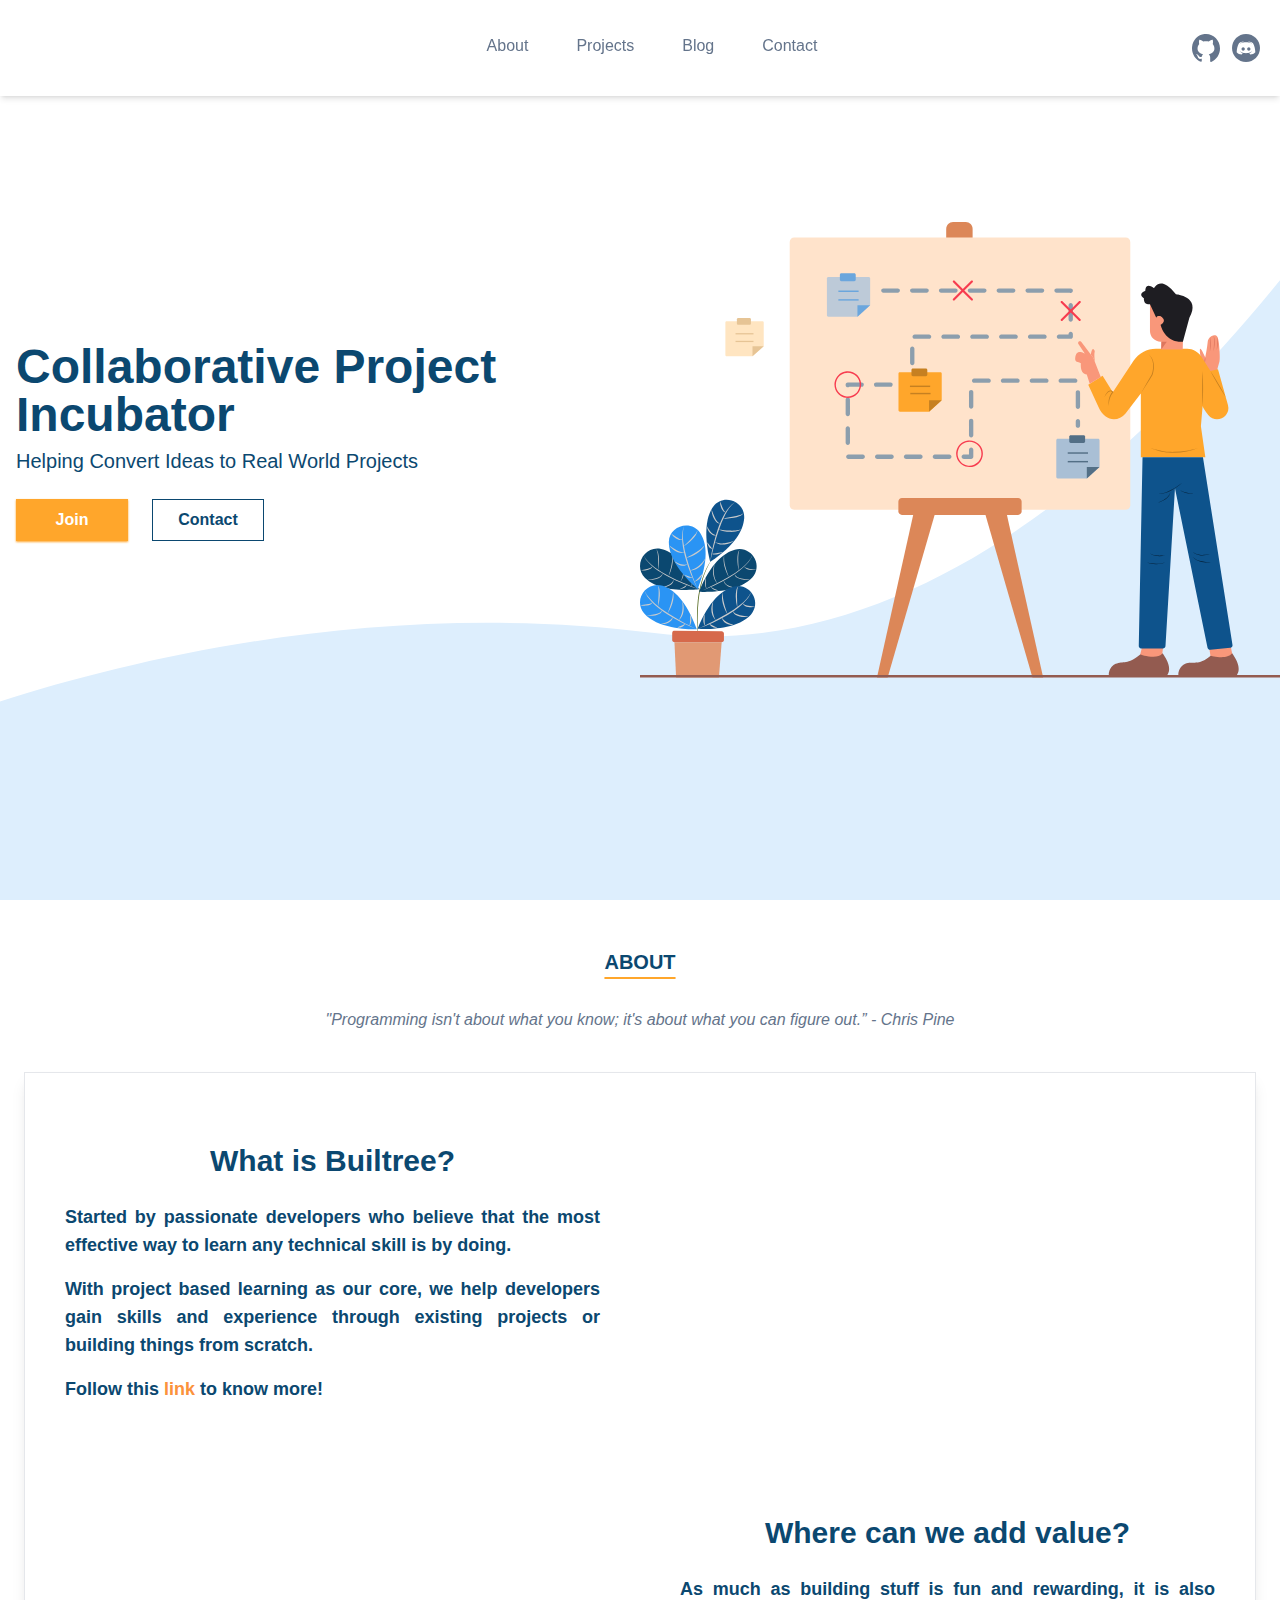
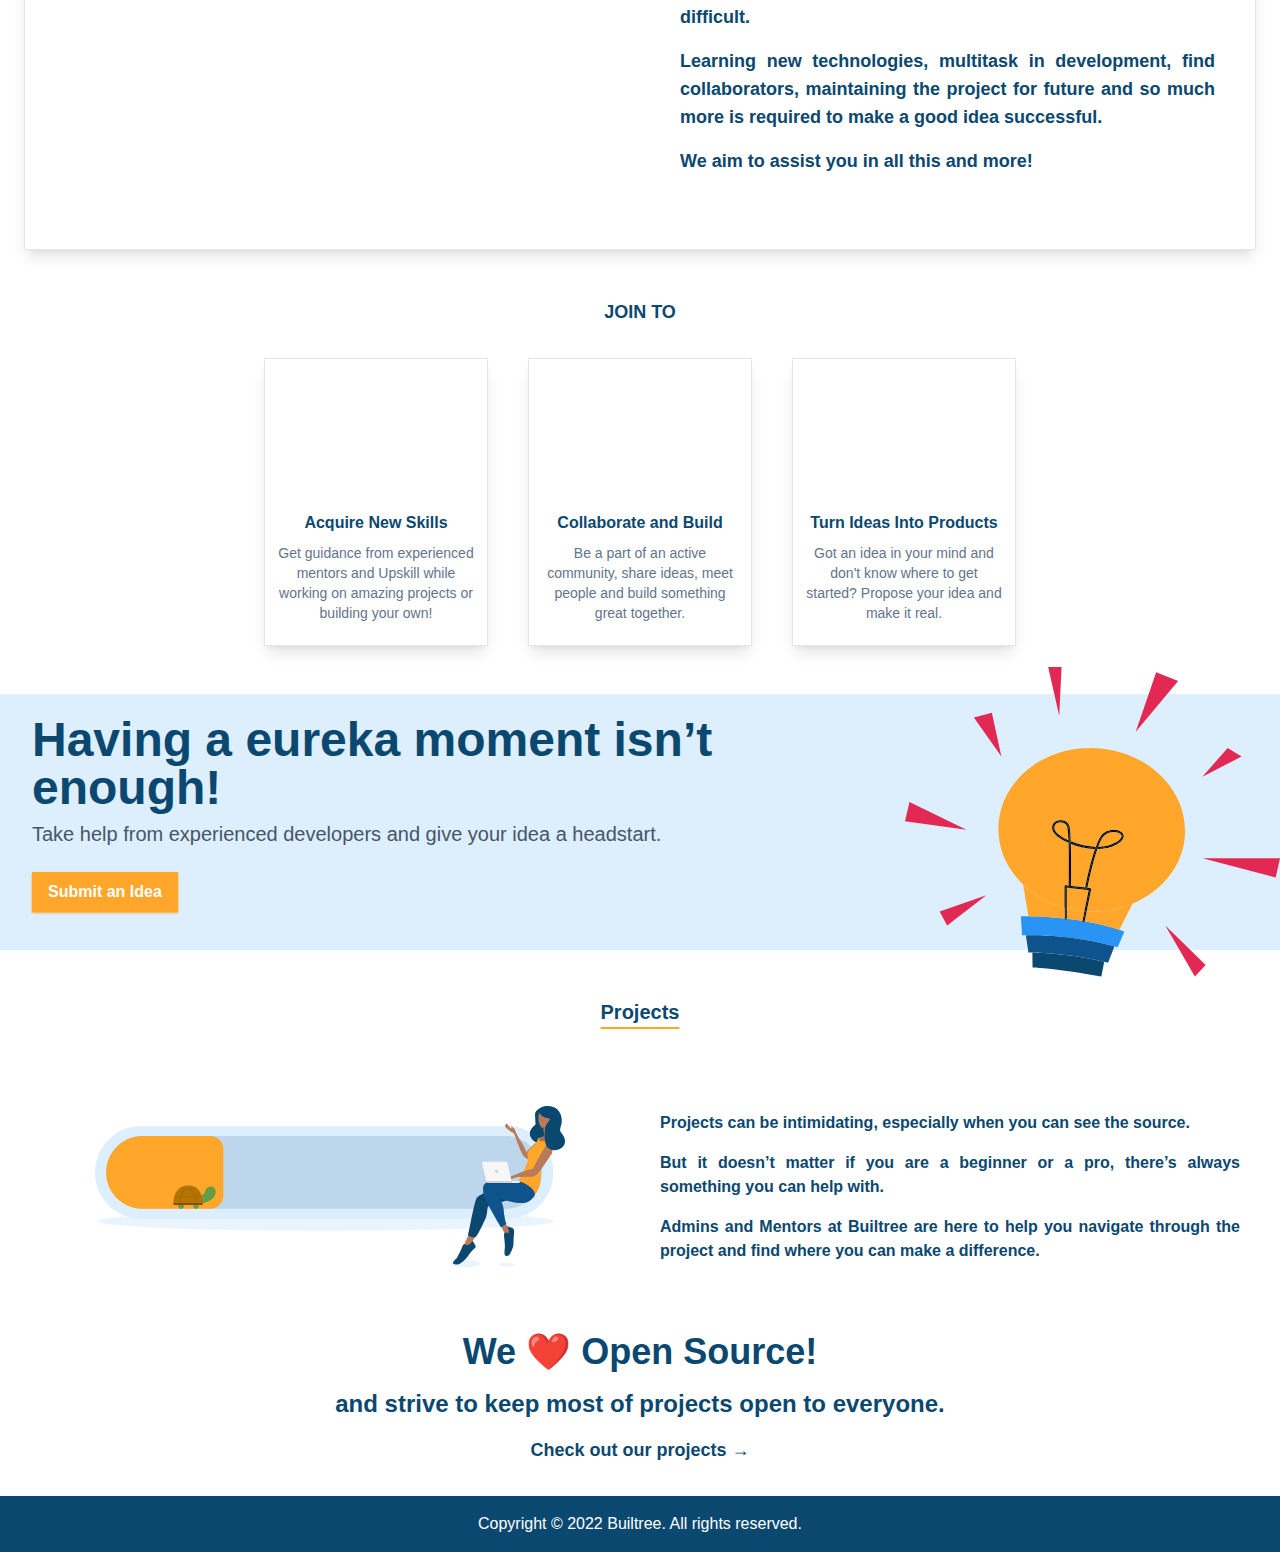
==== commit fe501d8e: "Updates" ====
--- a/index.html
+++ b/index.html
@@ -1 +1 @@
-<!DOCTYPE html><html><head><meta name="viewport" content="width=device-width"/><meta charSet="utf-8"/><title>Builtree</title><meta name="description" content="Generated by create next app"/><link rel="icon" href="/favicon.ico"/><meta name="next-head-count" content="5"/><link rel="preload" href="/_next/static/css/9961af2e34073965.css" as="style"/><link rel="stylesheet" href="/_next/static/css/9961af2e34073965.css" data-n-g=""/><noscript data-n-css=""></noscript><script defer="" nomodule="" src="/_next/static/chunks/polyfills-5cd94c89d3acac5f.js"></script><script src="/_next/static/chunks/webpack-69bfa6990bb9e155.js" defer=""></script><script src="/_next/static/chunks/framework-6e4ba497ae0c8a3f.js" defer=""></script><script src="/_next/static/chunks/main-101cfeaa18eb0e64.js" defer=""></script><script src="/_next/static/chunks/pages/_app-9cd1d19dd7237c4c.js" defer=""></script><script src="/_next/static/chunks/247-9f6b861a40887884.js" defer=""></script><script src="/_next/static/chunks/pages/index-a9be879101585993.js" defer=""></script><script src="/_next/static/tV2NCMaO0HiaZ4g1hepgg/_buildManifest.js" defer=""></script><script src="/_next/static/tV2NCMaO0HiaZ4g1hepgg/_ssgManifest.js" defer=""></script><script src="/_next/static/tV2NCMaO0HiaZ4g1hepgg/_middlewareManifest.js" defer=""></script></head><body><div id="__next" data-reactroot=""><div><nav class="fixed top-0 z-50 w-full bg-white shadow-md px-4"><div class="flex flex-wrap justify-between items-center max-w-7xl mx-auto"><div class="relative h-24 w-24"><span style="box-sizing:border-box;display:block;overflow:hidden;width:initial;height:initial;background:none;opacity:1;border:0;margin:0;padding:0;position:absolute;top:0;left:0;bottom:0;right:0"><img src="[data-uri]" decoding="async" data-nimg="fill" style="position:absolute;top:0;left:0;bottom:0;right:0;box-sizing:border-box;padding:0;border:none;margin:auto;display:block;width:0;height:0;min-width:100%;max-width:100%;min-height:100%;max-height:100%;object-fit:contain"/><noscript><img sizes="100vw" srcSet="https://raw.githubusercontent.com/builtree/assets/org/builtree-logo.svg?imwidth=640 640w, https://raw.githubusercontent.com/builtree/assets/org/builtree-logo.svg?imwidth=750 750w, https://raw.githubusercontent.com/builtree/assets/org/builtree-logo.svg?imwidth=828 828w, https://raw.githubusercontent.com/builtree/assets/org/builtree-logo.svg?imwidth=1080 1080w, https://raw.githubusercontent.com/builtree/assets/org/builtree-logo.svg?imwidth=1200 1200w, https://raw.githubusercontent.com/builtree/assets/org/builtree-logo.svg?imwidth=1920 1920w, https://raw.githubusercontent.com/builtree/assets/org/builtree-logo.svg?imwidth=2048 2048w, https://raw.githubusercontent.com/builtree/assets/org/builtree-logo.svg?imwidth=3840 3840w" src="https://raw.githubusercontent.com/builtree/assets/org/builtree-logo.svg?imwidth=3840" decoding="async" data-nimg="fill" style="position:absolute;top:0;left:0;bottom:0;right:0;box-sizing:border-box;padding:0;border:none;margin:auto;display:block;width:0;height:0;min-width:100%;max-width:100%;min-height:100%;max-height:100%;object-fit:contain" loading="lazy"/></noscript></span></div><nav class="relative flex space-x-2 h-10 items-center md:order-2"><div class="relative w-8"><a target="_blank" rel="noreferrer" href="https://github.com/builtree"><svg width="28" height="28" xmlns="http://www.w3.org/2000/svg" class="fill-slate-500 hover:fill-black"><path d="M12.428.1C5.975.822.785 6.165.083 12.664-.618 19.45 3.17 25.517 8.921 27.827c.421.145.842-.144.842-.722v-2.31s-.561.144-1.262.144c-1.964 0-2.806-1.733-2.946-2.744-.14-.578-.421-1.01-.842-1.444-.421-.144-.561-.144-.561-.289 0-.289.42-.289.56-.289.843 0 1.544 1.011 1.825 1.445.7 1.155 1.543 1.444 1.964 1.444.56 0 .981-.145 1.262-.29.14-1.01.561-2.021 1.403-2.599-3.227-.722-5.611-2.6-5.611-5.776 0-1.589.701-3.177 1.683-4.332-.14-.29-.28-1.011-.28-2.022 0-.578 0-1.444.42-2.31 0 0 1.964 0 3.928 1.876.702-.288 1.684-.433 2.666-.433s1.964.145 2.805.433c1.824-1.877 3.928-1.877 3.928-1.877.28.867.28 1.733.28 2.31 0 1.156-.14 1.734-.28 2.023.982 1.155 1.684 2.599 1.684 4.332 0 3.177-2.385 5.054-5.612 5.776.842.722 1.403 2.022 1.403 3.322v3.755c0 .433.421.866.982.722C24.352 25.805 28 20.607 28 14.542 28 5.875 20.846-.912 12.428.1Z"></path></svg></a></div><div class="relative w-8"><a target="_blank" rel="noreferrer" href="https://discord.gg/9BtRZhJb9G"><svg width="28" height="28" xmlns="http://www.w3.org/2000/svg" class="fill-slate-500 hover:fill-[#5165F6]"><path d="M28 14c0-7.732-6.268-14-14-14S0 6.268 0 14s6.268 14 14 14 14-6.268 14-14Z"></path><path d="M21.022 9.205c-1.285-1.028-2.826-1.541-4.453-1.627l-.257.257c1.456.342 2.74 1.027 3.94 1.97a13.035 13.035 0 0 0-4.796-1.456c-.514-.086-.942-.086-1.456-.086-.513 0-.942 0-1.455.086-1.713.17-3.34.685-4.795 1.455 1.198-.942 2.483-1.627 3.938-1.97l-.257-.256c-1.626.086-3.168.6-4.452 1.627-1.456 2.74-2.226 5.822-2.312 8.99 1.284 1.37 3.083 2.227 4.966 2.227 0 0 .6-.685 1.028-1.285-1.113-.256-2.14-.856-2.826-1.798.6.343 1.199.685 1.798.942.771.343 1.542.514 2.312.685.685.086 1.37.171 2.055.171s1.37-.085 2.055-.17c.771-.172 1.542-.343 2.312-.686.6-.257 1.2-.6 1.799-.942-.686.942-1.713 1.542-2.826 1.799.428.599 1.027 1.284 1.027 1.284 1.884 0 3.682-.856 4.967-2.226-.086-3.169-.857-6.251-2.312-8.991Zm-9.847 7.45c-.857 0-1.627-.771-1.627-1.713 0-.942.77-1.713 1.627-1.713.856 0 1.627.77 1.627 1.713 0 .942-.771 1.712-1.627 1.712Zm5.651 0c-.856 0-1.627-.771-1.627-1.713 0-.942.77-1.713 1.627-1.713.856 0 1.627.77 1.627 1.713 0 .942-.77 1.712-1.627 1.712Z" fill="#fff"></path></svg></a></div><button class=" inline-flex p-3 items-center hover:bg-orange-400 rounded md:hidden ml-auto hover:text-white outline-none"><svg class="w-6 h-6" fill="none" stroke="currentColor" viewBox="0 0 24 24" xmlns="http://www.w3.org/2000/svg"><path stroke-linecap="round" stroke-linejoin="round" stroke-width="2" d="M4 6h16M4 12h16M4 18h16"></path></svg></button></nav><div class="hidden   w-full md:flex md:w-auto md:order-1"><nav class="relative"><ul class="flex flex-col md:flex-row md:space-x-12 text-base text-slate-500"><li class="md:hover:border-b-2 pb-1 border-b-orange-400 hover:font-semibold"><a href="/#about">About</a></li><li class="md:hover:border-b-2 pb-1 border-b-orange-400 hover:font-semibold"><a href="/projects">Projects</a></li><li class="md:hover:border-b-2 pb-1 border-b-orange-400 hover:font-semibold"><a href="/blog">Blog</a></li><li class="md:hover:border-b-2 pb-1 border-b-orange-400 hover:font-semibold"><a href="mailto:contact@builtree.org" target="_blank" rel="noreferrer">Contact</a></li></ul></nav></div></div></nav><main class="relative"><div class="min-h-screen relative"><div class="w-full h-full absolute -z-10"><img src="./background.svg" alt="landing background" class="w-full h-full min-h-screen object-cover top-0 right-0"/></div><div class="flex justify-center lg:justify-between max-w-7xl items-center h-screen mx-auto"><div class="flex-col lg:pl-4 text-center lg:text-left items-center"><h1 class="font-bold text-5xl text-[#0B4870]">Collaborative Project</h1><h1 class="font-bold text-5xl text-[#0B4870]">Incubator</h1><p class=" font-light text-xl text-[#0B4870] my-2">Helping Convert Ideas to Real World Projects</p><div class="flex justify-center lg:justify-start"><button class="bg-[#FFA62B] text-white font-semibold py-2 px-4 my-4 shadow-[#FFA62B] shadow-sm w-28">Join</button><button class="bg-white hover:bg-[#0B4870] text-[#0B4870] hover:text-white font-semibold py-2 px-4 my-4 ml-6 w-28 border border-[#0B4870]">Contact</button></div></div><div class="hidden lg:block relative max-w-2xl w-1/2"><img src="/landing_illustration.svg"/></div></div></div><div id="about" class=" max-w-7xl mx-auto"><h2 class="text-xl font-bold text-[#0B4870] underline underline-offset-8 decoration-[#FFA62B] text-center pt-12">ABOUT</h2><p class="text-center text-slate-500 italic pt-8 mx-4 md:mx-auto md:w-1/2">“Ut enim ad minim veniam, quis nostrud exercitation ullamco laboris nisi ut aliquip ex ea commodo consequat”</p><div class="border mx-6 mt-10 shadow-lg pt-6 md:pt-2"><div class="grid grid-cols-1 md:grid-cols-2 justify-items-center items-center"><div class="flex-col text-center items-center mx-6 pt-2 px-4 md:pt-4 lg:pt-0"><h3 class="font-bold text-center text-3xl text-[#0B4870]">What is Builtree?</h3><p class="font-semibold text-justify text-lg text-[#0B4870] pt-6"><span class="block">Started by passionate developers who believe that the most effective way to learn any technical skill is by doing.</span><span class="block pt-4">With project based learning as our core, we help developers gain skills and experience through existing projects or building things from scratch.</span><span class="block pt-4">Follow this <a href="https://github.com/builtree/builtree/blob/main/PROJECTS.md" class="text-orange-400">link</a> to know more!</span></p></div><div class="relative h-96 w-96"><span style="box-sizing:border-box;display:block;overflow:hidden;width:initial;height:initial;background:none;opacity:1;border:0;margin:0;padding:0;position:absolute;top:0;left:0;bottom:0;right:0"><img src="[data-uri]" decoding="async" data-nimg="fill" style="position:absolute;top:0;left:0;bottom:0;right:0;box-sizing:border-box;padding:0;border:none;margin:auto;display:block;width:0;height:0;min-width:100%;max-width:100%;min-height:100%;max-height:100%;object-fit:contain"/><noscript><img sizes="100vw" srcSet="https://raw.githubusercontent.com/builtree/assets/org/builtree-logo.svg?imwidth=640 640w, https://raw.githubusercontent.com/builtree/assets/org/builtree-logo.svg?imwidth=750 750w, https://raw.githubusercontent.com/builtree/assets/org/builtree-logo.svg?imwidth=828 828w, https://raw.githubusercontent.com/builtree/assets/org/builtree-logo.svg?imwidth=1080 1080w, https://raw.githubusercontent.com/builtree/assets/org/builtree-logo.svg?imwidth=1200 1200w, https://raw.githubusercontent.com/builtree/assets/org/builtree-logo.svg?imwidth=1920 1920w, https://raw.githubusercontent.com/builtree/assets/org/builtree-logo.svg?imwidth=2048 2048w, https://raw.githubusercontent.com/builtree/assets/org/builtree-logo.svg?imwidth=3840 3840w" src="https://raw.githubusercontent.com/builtree/assets/org/builtree-logo.svg?imwidth=3840" decoding="async" data-nimg="fill" style="position:absolute;top:0;left:0;bottom:0;right:0;box-sizing:border-box;padding:0;border:none;margin:auto;display:block;width:0;height:0;min-width:100%;max-width:100%;min-height:100%;max-height:100%;object-fit:contain" loading="lazy"/></noscript></span></div><div class="flex-col text-center items-center mx-6 md:order-4 px-4 md:pb-6"><h3 class="font-bold text-center text-3xl text-[#0B4870]">Where can we add value?</h3><p class="font-semibold text-justify text-lg text-[#0B4870] pt-6"><span class="block">As much as building stuff is fun and rewarding, it is also difficult.</span><span class="block pt-4">Learning new technologies, multitask in development, find collaborators, maintaining the project for future and so much more is required to make a good idea successful.</span><span class="block pt-4">We aim to assist you in all this and more!</span></p></div><div class="relative h-96 w-96"><span style="box-sizing:border-box;display:block;overflow:hidden;width:initial;height:initial;background:none;opacity:1;border:0;margin:0;padding:0;position:absolute;top:0;left:0;bottom:0;right:0"><img src="[data-uri]" decoding="async" data-nimg="fill" style="position:absolute;top:0;left:0;bottom:0;right:0;box-sizing:border-box;padding:0;border:none;margin:auto;display:block;width:0;height:0;min-width:100%;max-width:100%;min-height:100%;max-height:100%;object-fit:contain"/><noscript><img sizes="100vw" srcSet="books.svg?imwidth=640 640w, books.svg?imwidth=750 750w, books.svg?imwidth=828 828w, books.svg?imwidth=1080 1080w, books.svg?imwidth=1200 1200w, books.svg?imwidth=1920 1920w, books.svg?imwidth=2048 2048w, books.svg?imwidth=3840 3840w" src="books.svg?imwidth=3840" decoding="async" data-nimg="fill" style="position:absolute;top:0;left:0;bottom:0;right:0;box-sizing:border-box;padding:0;border:none;margin:auto;display:block;width:0;height:0;min-width:100%;max-width:100%;min-height:100%;max-height:100%;object-fit:contain" loading="lazy"/></noscript></span></div></div></div></div><div class="max-w-7xl mx-auto"><h2 class="text-lg font-bold text-[#0B4870] text-center pt-12">JOIN TO</h2><div class="flex flex-wrap gap-10 mx-10 items-center justify-center py-8"><div class="flex flex-col border shadow-lg text-center w-56 h-72 items-center"><div class="relative h-24 w-24 m-6"><span style="box-sizing:border-box;display:block;overflow:hidden;width:initial;height:initial;background:none;opacity:1;border:0;margin:0;padding:0;position:absolute;top:0;left:0;bottom:0;right:0"><img src="[data-uri]" decoding="async" data-nimg="fill" style="position:absolute;top:0;left:0;bottom:0;right:0;box-sizing:border-box;padding:0;border:none;margin:auto;display:block;width:0;height:0;min-width:100%;max-width:100%;min-height:100%;max-height:100%;object-fit:contain"/><noscript><img sizes="100vw" srcSet="jointo_gear.svg?imwidth=640 640w, jointo_gear.svg?imwidth=750 750w, jointo_gear.svg?imwidth=828 828w, jointo_gear.svg?imwidth=1080 1080w, jointo_gear.svg?imwidth=1200 1200w, jointo_gear.svg?imwidth=1920 1920w, jointo_gear.svg?imwidth=2048 2048w, jointo_gear.svg?imwidth=3840 3840w" src="jointo_gear.svg?imwidth=3840" decoding="async" data-nimg="fill" style="position:absolute;top:0;left:0;bottom:0;right:0;box-sizing:border-box;padding:0;border:none;margin:auto;display:block;width:0;height:0;min-width:100%;max-width:100%;min-height:100%;max-height:100%;object-fit:contain" loading="lazy"/></noscript></span></div><h3 class="text-base p-2 font-bold text-[#0B4870] text-center">Acquire New Skills</h3><p class="text-slate-500 text-sm px-3">Lorem ipsum dolor sit amet, consectetur adipiscing elit, sed do eiusmod tempor incididunt.</p></div><div class="flex flex-col border shadow-lg text-center w-56 h-72 items-center"><div class="relative h-24 w-24 m-6"><span style="box-sizing:border-box;display:block;overflow:hidden;width:initial;height:initial;background:none;opacity:1;border:0;margin:0;padding:0;position:absolute;top:0;left:0;bottom:0;right:0"><img src="[data-uri]" decoding="async" data-nimg="fill" style="position:absolute;top:0;left:0;bottom:0;right:0;box-sizing:border-box;padding:0;border:none;margin:auto;display:block;width:0;height:0;min-width:100%;max-width:100%;min-height:100%;max-height:100%;object-fit:contain"/><noscript><img sizes="100vw" srcSet="jointo_collab.svg?imwidth=640 640w, jointo_collab.svg?imwidth=750 750w, jointo_collab.svg?imwidth=828 828w, jointo_collab.svg?imwidth=1080 1080w, jointo_collab.svg?imwidth=1200 1200w, jointo_collab.svg?imwidth=1920 1920w, jointo_collab.svg?imwidth=2048 2048w, jointo_collab.svg?imwidth=3840 3840w" src="jointo_collab.svg?imwidth=3840" decoding="async" data-nimg="fill" style="position:absolute;top:0;left:0;bottom:0;right:0;box-sizing:border-box;padding:0;border:none;margin:auto;display:block;width:0;height:0;min-width:100%;max-width:100%;min-height:100%;max-height:100%;object-fit:contain" loading="lazy"/></noscript></span></div><h3 class="text-base p-2 font-bold text-[#0B4870] text-center">Collaborate and Build</h3><p class="text-slate-500 text-sm px-3">Lorem ipsum dolor sit amet, consectetur adipiscing elit, sed do eiusmod tempor incididunt.</p></div><div class="flex flex-col border shadow-lg text-center w-56 h-72 items-center"><div class="relative h-24 w-24 m-6"><span style="box-sizing:border-box;display:block;overflow:hidden;width:initial;height:initial;background:none;opacity:1;border:0;margin:0;padding:0;position:absolute;top:0;left:0;bottom:0;right:0"><img src="[data-uri]" decoding="async" data-nimg="fill" style="position:absolute;top:0;left:0;bottom:0;right:0;box-sizing:border-box;padding:0;border:none;margin:auto;display:block;width:0;height:0;min-width:100%;max-width:100%;min-height:100%;max-height:100%;object-fit:contain"/><noscript><img sizes="100vw" srcSet="jointo_bulb.svg?imwidth=640 640w, jointo_bulb.svg?imwidth=750 750w, jointo_bulb.svg?imwidth=828 828w, jointo_bulb.svg?imwidth=1080 1080w, jointo_bulb.svg?imwidth=1200 1200w, jointo_bulb.svg?imwidth=1920 1920w, jointo_bulb.svg?imwidth=2048 2048w, jointo_bulb.svg?imwidth=3840 3840w" src="jointo_bulb.svg?imwidth=3840" decoding="async" data-nimg="fill" style="position:absolute;top:0;left:0;bottom:0;right:0;box-sizing:border-box;padding:0;border:none;margin:auto;display:block;width:0;height:0;min-width:100%;max-width:100%;min-height:100%;max-height:100%;object-fit:contain" loading="lazy"/></noscript></span></div><h3 class="text-base p-2 font-bold text-[#0B4870] text-center">Turn Ideas Into Products</h3><p class="text-slate-500 text-sm px-3">Lorem ipsum dolor sit amet, consectetur adipiscing elit, sed do eiusmod tempor incididunt.</p></div></div></div><div class="bg-[#DDEEFD] mt-4"><div class="flex justify-center lg:max-h-64 lg:justify-between max-w-7xl items-center mx-auto"><div class="flex-col text-center lg:text-left items-center px-4 py-8 lg:px-8"><h1 class="font-bold text-5xl text-[#0B4870]">Having a eureka moment isn’t enough!</h1><p class="font-light text-xl text-slate-600 my-2">Take help from experienced developers and give your idea a headstart.</p><div class="flex justify-center lg:justify-start"><button class="bg-[#FFA62B] text-white font-semibold py-2 px-4 my-4 shadow-[#FFA62B] shadow-sm w-38">Submit an Idea</button></div></div><div class="hidden lg:block z-10"><img src="/idea_illustration.svg"/></div></div></div><div class=" max-w-7xl mx-auto"><h2 class="text-xl font-bold text-[#0B4870] underline underline-offset-8 decoration-[#FFA62B] text-center py-12">Projects</h2><div class="grid grid-cols-1 md:grid-cols-2 gap-10 mx-10 items-center justify-center justify-items-center py-8"><div class="relative max-w-2xl"><img src="/project_illustration.svg"/></div><div class="relative max-w-2xl"><p class="font-semibold text-justify text-base text-[#0B4870] "><span class="block">Projects can be intimidating, especially when you can see the source.</span><span class="block pt-4">But it doesn’t matter if you are a beginner or a pro, there’s always something you can help with.</span><span class="block pt-4">Admins and Mentors at Builtree are here to help you navigate through the project and find where you can make a difference.</span></p></div></div><div class="flex mx-10 items-center justify-center py-8"><p class="text-[#0B4870] text-center"><span class="text-4xl font-bold">We <span class="text-red-500">❤️</span> Open Source!</span><span class="block pt-4 text-2xl font-semibold">and strive to keep most of projects open to everyone.</span><span class="block hover:font-bold hover:text-orange-400 pt-4 text-lg font-semibold">Check out our projects →</span></p></div></div><div class="w-full bg-[#0B4870] text-white text-center py-4">Copyright © 2022 Builtree. All rights reserved.</div></main></div></div><script id="__NEXT_DATA__" type="application/json">{"props":{"pageProps":{}},"page":"/","query":{},"buildId":"tV2NCMaO0HiaZ4g1hepgg","nextExport":true,"autoExport":true,"isFallback":false,"scriptLoader":[]}</script></body></html>+<!DOCTYPE html><html><head><meta name="viewport" content="width=device-width"/><meta charSet="utf-8"/><title>Builtree</title><meta name="description" content="Generated by create next app"/><link rel="icon" href="/favicon.ico"/><meta name="next-head-count" content="5"/><link rel="preload" href="/_next/static/css/9961af2e34073965.css" as="style"/><link rel="stylesheet" href="/_next/static/css/9961af2e34073965.css" data-n-g=""/><noscript data-n-css=""></noscript><script defer="" nomodule="" src="/_next/static/chunks/polyfills-5cd94c89d3acac5f.js"></script><script src="/_next/static/chunks/webpack-69bfa6990bb9e155.js" defer=""></script><script src="/_next/static/chunks/framework-6e4ba497ae0c8a3f.js" defer=""></script><script src="/_next/static/chunks/main-101cfeaa18eb0e64.js" defer=""></script><script src="/_next/static/chunks/pages/_app-9cd1d19dd7237c4c.js" defer=""></script><script src="/_next/static/chunks/247-9f6b861a40887884.js" defer=""></script><script src="/_next/static/chunks/pages/index-016be6bbe358cdb6.js" defer=""></script><script src="/_next/static/tqrLWlNhlsD83ZUkoG-7P/_buildManifest.js" defer=""></script><script src="/_next/static/tqrLWlNhlsD83ZUkoG-7P/_ssgManifest.js" defer=""></script><script src="/_next/static/tqrLWlNhlsD83ZUkoG-7P/_middlewareManifest.js" defer=""></script></head><body><div id="__next" data-reactroot=""><div><nav class="fixed top-0 z-50 w-full bg-white shadow-md px-4"><div class="flex flex-wrap justify-between items-center max-w-7xl mx-auto"><div class="relative h-24 w-24"><span style="box-sizing:border-box;display:block;overflow:hidden;width:initial;height:initial;background:none;opacity:1;border:0;margin:0;padding:0;position:absolute;top:0;left:0;bottom:0;right:0"><img src="[data-uri]" decoding="async" data-nimg="fill" style="position:absolute;top:0;left:0;bottom:0;right:0;box-sizing:border-box;padding:0;border:none;margin:auto;display:block;width:0;height:0;min-width:100%;max-width:100%;min-height:100%;max-height:100%;object-fit:contain"/><noscript><img sizes="100vw" srcSet="https://raw.githubusercontent.com/builtree/assets/org/builtree-logo.svg?imwidth=640 640w, https://raw.githubusercontent.com/builtree/assets/org/builtree-logo.svg?imwidth=750 750w, https://raw.githubusercontent.com/builtree/assets/org/builtree-logo.svg?imwidth=828 828w, https://raw.githubusercontent.com/builtree/assets/org/builtree-logo.svg?imwidth=1080 1080w, https://raw.githubusercontent.com/builtree/assets/org/builtree-logo.svg?imwidth=1200 1200w, https://raw.githubusercontent.com/builtree/assets/org/builtree-logo.svg?imwidth=1920 1920w, https://raw.githubusercontent.com/builtree/assets/org/builtree-logo.svg?imwidth=2048 2048w, https://raw.githubusercontent.com/builtree/assets/org/builtree-logo.svg?imwidth=3840 3840w" src="https://raw.githubusercontent.com/builtree/assets/org/builtree-logo.svg?imwidth=3840" decoding="async" data-nimg="fill" style="position:absolute;top:0;left:0;bottom:0;right:0;box-sizing:border-box;padding:0;border:none;margin:auto;display:block;width:0;height:0;min-width:100%;max-width:100%;min-height:100%;max-height:100%;object-fit:contain" loading="lazy"/></noscript></span></div><nav class="relative flex space-x-2 h-10 items-center md:order-2"><div class="relative w-8"><a target="_blank" rel="noreferrer" href="https://github.com/builtree"><svg width="28" height="28" xmlns="http://www.w3.org/2000/svg" class="fill-slate-500 hover:fill-black"><path d="M12.428.1C5.975.822.785 6.165.083 12.664-.618 19.45 3.17 25.517 8.921 27.827c.421.145.842-.144.842-.722v-2.31s-.561.144-1.262.144c-1.964 0-2.806-1.733-2.946-2.744-.14-.578-.421-1.01-.842-1.444-.421-.144-.561-.144-.561-.289 0-.289.42-.289.56-.289.843 0 1.544 1.011 1.825 1.445.7 1.155 1.543 1.444 1.964 1.444.56 0 .981-.145 1.262-.29.14-1.01.561-2.021 1.403-2.599-3.227-.722-5.611-2.6-5.611-5.776 0-1.589.701-3.177 1.683-4.332-.14-.29-.28-1.011-.28-2.022 0-.578 0-1.444.42-2.31 0 0 1.964 0 3.928 1.876.702-.288 1.684-.433 2.666-.433s1.964.145 2.805.433c1.824-1.877 3.928-1.877 3.928-1.877.28.867.28 1.733.28 2.31 0 1.156-.14 1.734-.28 2.023.982 1.155 1.684 2.599 1.684 4.332 0 3.177-2.385 5.054-5.612 5.776.842.722 1.403 2.022 1.403 3.322v3.755c0 .433.421.866.982.722C24.352 25.805 28 20.607 28 14.542 28 5.875 20.846-.912 12.428.1Z"></path></svg></a></div><div class="relative w-8"><a target="_blank" rel="noreferrer" href="https://discord.gg/9BtRZhJb9G"><svg width="28" height="28" xmlns="http://www.w3.org/2000/svg" class="fill-slate-500 hover:fill-[#5165F6]"><path d="M28 14c0-7.732-6.268-14-14-14S0 6.268 0 14s6.268 14 14 14 14-6.268 14-14Z"></path><path d="M21.022 9.205c-1.285-1.028-2.826-1.541-4.453-1.627l-.257.257c1.456.342 2.74 1.027 3.94 1.97a13.035 13.035 0 0 0-4.796-1.456c-.514-.086-.942-.086-1.456-.086-.513 0-.942 0-1.455.086-1.713.17-3.34.685-4.795 1.455 1.198-.942 2.483-1.627 3.938-1.97l-.257-.256c-1.626.086-3.168.6-4.452 1.627-1.456 2.74-2.226 5.822-2.312 8.99 1.284 1.37 3.083 2.227 4.966 2.227 0 0 .6-.685 1.028-1.285-1.113-.256-2.14-.856-2.826-1.798.6.343 1.199.685 1.798.942.771.343 1.542.514 2.312.685.685.086 1.37.171 2.055.171s1.37-.085 2.055-.17c.771-.172 1.542-.343 2.312-.686.6-.257 1.2-.6 1.799-.942-.686.942-1.713 1.542-2.826 1.799.428.599 1.027 1.284 1.027 1.284 1.884 0 3.682-.856 4.967-2.226-.086-3.169-.857-6.251-2.312-8.991Zm-9.847 7.45c-.857 0-1.627-.771-1.627-1.713 0-.942.77-1.713 1.627-1.713.856 0 1.627.77 1.627 1.713 0 .942-.771 1.712-1.627 1.712Zm5.651 0c-.856 0-1.627-.771-1.627-1.713 0-.942.77-1.713 1.627-1.713.856 0 1.627.77 1.627 1.713 0 .942-.77 1.712-1.627 1.712Z" fill="#fff"></path></svg></a></div><button class=" inline-flex p-3 items-center hover:bg-orange-400 rounded md:hidden ml-auto hover:text-white outline-none"><svg class="w-6 h-6" fill="none" stroke="currentColor" viewBox="0 0 24 24" xmlns="http://www.w3.org/2000/svg"><path stroke-linecap="round" stroke-linejoin="round" stroke-width="2" d="M4 6h16M4 12h16M4 18h16"></path></svg></button></nav><div class="hidden   w-full md:flex md:w-auto md:order-1"><nav class="relative"><ul class="flex flex-col md:flex-row md:space-x-12 text-base text-slate-500"><li class="md:hover:border-b-2 pb-1 border-b-orange-400 hover:font-semibold"><a href="/#about">About</a></li><li class="md:hover:border-b-2 pb-1 border-b-orange-400 hover:font-semibold"><a href="/projects">Projects</a></li><li class="md:hover:border-b-2 pb-1 border-b-orange-400 hover:font-semibold"><a href="/blog">Blog</a></li><li class="md:hover:border-b-2 pb-1 border-b-orange-400 hover:font-semibold"><a href="mailto:contact@builtree.org" target="_blank" rel="noreferrer">Contact</a></li></ul></nav></div></div></nav><main class="relative"><div class="min-h-screen relative"><div class="w-full h-full absolute -z-10"><img src="./background.svg" alt="landing background" class="w-full h-full min-h-screen object-cover top-0 right-0"/></div><div class="flex justify-center lg:justify-between max-w-7xl items-center h-screen mx-auto"><div class="flex-col lg:pl-4 text-center lg:text-left items-center"><h1 class="font-bold text-5xl text-[#0B4870]">Collaborative Project</h1><h1 class="font-bold text-5xl text-[#0B4870]">Incubator</h1><p class=" font-light text-xl text-[#0B4870] my-2">Helping Convert Ideas to Real World Projects</p><div class="flex justify-center lg:justify-start"><button class="bg-[#FFA62B] text-white font-semibold py-2 px-4 my-4 shadow-[#FFA62B] shadow-sm w-28">Join</button><button class="bg-white hover:bg-[#0B4870] text-[#0B4870] hover:text-white font-semibold py-2 px-4 my-4 ml-6 w-28 border border-[#0B4870]">Contact</button></div></div><div class="hidden lg:block relative max-w-2xl w-1/2"><img src="/landing_illustration.svg"/></div></div></div><div id="about" class=" max-w-7xl mx-auto"><h2 class="text-xl font-bold text-[#0B4870] underline underline-offset-8 decoration-[#FFA62B] text-center pt-12">ABOUT</h2><p class="text-center text-slate-500 italic pt-8 mx-4 md:mx-auto md:w-1/2">&quot;Programming isn&#x27;t about what you know; it&#x27;s about what you can figure out.” - Chris Pine</p><div class="border mx-6 mt-10 shadow-lg pt-6 md:pt-2"><div class="grid grid-cols-1 md:grid-cols-2 justify-items-center items-center"><div class="flex-col text-center items-center mx-6 pt-2 px-4 md:pt-4 lg:pt-0"><h3 class="font-bold text-center text-3xl text-[#0B4870]">What is Builtree?</h3><p class="font-semibold text-justify text-lg text-[#0B4870] pt-6"><span class="block">Started by passionate developers who believe that the most effective way to learn any technical skill is by doing.</span><span class="block pt-4">With project based learning as our core, we help developers gain skills and experience through existing projects or building things from scratch.</span><span class="block pt-4">Follow this <a href="https://github.com/builtree/builtree/blob/main/PROJECTS.md" target="_blank" rel="noreferrer" class="text-orange-400">link</a> to know more!</span></p></div><div class="relative h-96 w-96"><span style="box-sizing:border-box;display:block;overflow:hidden;width:initial;height:initial;background:none;opacity:1;border:0;margin:0;padding:0;position:absolute;top:0;left:0;bottom:0;right:0"><img src="[data-uri]" decoding="async" data-nimg="fill" style="position:absolute;top:0;left:0;bottom:0;right:0;box-sizing:border-box;padding:0;border:none;margin:auto;display:block;width:0;height:0;min-width:100%;max-width:100%;min-height:100%;max-height:100%;object-fit:contain"/><noscript><img sizes="100vw" srcSet="https://raw.githubusercontent.com/builtree/assets/org/builtree-logo.svg?imwidth=640 640w, https://raw.githubusercontent.com/builtree/assets/org/builtree-logo.svg?imwidth=750 750w, https://raw.githubusercontent.com/builtree/assets/org/builtree-logo.svg?imwidth=828 828w, https://raw.githubusercontent.com/builtree/assets/org/builtree-logo.svg?imwidth=1080 1080w, https://raw.githubusercontent.com/builtree/assets/org/builtree-logo.svg?imwidth=1200 1200w, https://raw.githubusercontent.com/builtree/assets/org/builtree-logo.svg?imwidth=1920 1920w, https://raw.githubusercontent.com/builtree/assets/org/builtree-logo.svg?imwidth=2048 2048w, https://raw.githubusercontent.com/builtree/assets/org/builtree-logo.svg?imwidth=3840 3840w" src="https://raw.githubusercontent.com/builtree/assets/org/builtree-logo.svg?imwidth=3840" decoding="async" data-nimg="fill" style="position:absolute;top:0;left:0;bottom:0;right:0;box-sizing:border-box;padding:0;border:none;margin:auto;display:block;width:0;height:0;min-width:100%;max-width:100%;min-height:100%;max-height:100%;object-fit:contain" loading="lazy"/></noscript></span></div><div class="flex-col text-center items-center mx-6 md:order-4 px-4 md:pb-6"><h3 class="font-bold text-center text-3xl text-[#0B4870]">Where can we add value?</h3><p class="font-semibold text-justify text-lg text-[#0B4870] pt-6"><span class="block">As much as building stuff is fun and rewarding, it is also difficult.</span><span class="block pt-4">Learning new technologies, multitask in development, find collaborators, maintaining the project for future and so much more is required to make a good idea successful.</span><span class="block pt-4">We aim to assist you in all this and more!</span></p></div><div class="relative h-96 w-96"><span style="box-sizing:border-box;display:block;overflow:hidden;width:initial;height:initial;background:none;opacity:1;border:0;margin:0;padding:0;position:absolute;top:0;left:0;bottom:0;right:0"><img src="[data-uri]" decoding="async" data-nimg="fill" style="position:absolute;top:0;left:0;bottom:0;right:0;box-sizing:border-box;padding:0;border:none;margin:auto;display:block;width:0;height:0;min-width:100%;max-width:100%;min-height:100%;max-height:100%;object-fit:contain"/><noscript><img sizes="100vw" srcSet="books.svg?imwidth=640 640w, books.svg?imwidth=750 750w, books.svg?imwidth=828 828w, books.svg?imwidth=1080 1080w, books.svg?imwidth=1200 1200w, books.svg?imwidth=1920 1920w, books.svg?imwidth=2048 2048w, books.svg?imwidth=3840 3840w" src="books.svg?imwidth=3840" decoding="async" data-nimg="fill" style="position:absolute;top:0;left:0;bottom:0;right:0;box-sizing:border-box;padding:0;border:none;margin:auto;display:block;width:0;height:0;min-width:100%;max-width:100%;min-height:100%;max-height:100%;object-fit:contain" loading="lazy"/></noscript></span></div></div></div></div><div class="max-w-7xl mx-auto"><h2 class="text-lg font-bold text-[#0B4870] text-center pt-12">JOIN TO</h2><div class="flex flex-wrap gap-10 mx-10 items-center justify-center py-8"><div class="flex flex-col border shadow-lg text-center w-56 h-72 items-center"><div class="relative h-24 w-24 m-6"><span style="box-sizing:border-box;display:block;overflow:hidden;width:initial;height:initial;background:none;opacity:1;border:0;margin:0;padding:0;position:absolute;top:0;left:0;bottom:0;right:0"><img src="[data-uri]" decoding="async" data-nimg="fill" style="position:absolute;top:0;left:0;bottom:0;right:0;box-sizing:border-box;padding:0;border:none;margin:auto;display:block;width:0;height:0;min-width:100%;max-width:100%;min-height:100%;max-height:100%;object-fit:contain"/><noscript><img sizes="100vw" srcSet="jointo_gear.svg?imwidth=640 640w, jointo_gear.svg?imwidth=750 750w, jointo_gear.svg?imwidth=828 828w, jointo_gear.svg?imwidth=1080 1080w, jointo_gear.svg?imwidth=1200 1200w, jointo_gear.svg?imwidth=1920 1920w, jointo_gear.svg?imwidth=2048 2048w, jointo_gear.svg?imwidth=3840 3840w" src="jointo_gear.svg?imwidth=3840" decoding="async" data-nimg="fill" style="position:absolute;top:0;left:0;bottom:0;right:0;box-sizing:border-box;padding:0;border:none;margin:auto;display:block;width:0;height:0;min-width:100%;max-width:100%;min-height:100%;max-height:100%;object-fit:contain" loading="lazy"/></noscript></span></div><h3 class="text-base p-2 font-bold text-[#0B4870] text-center">Acquire New Skills</h3><p class="text-slate-500 text-sm px-3">Get guidance from experienced mentors and Upskill while working on amazing projects or building your own!</p></div><div class="flex flex-col border shadow-lg text-center w-56 h-72 items-center"><div class="relative h-24 w-24 m-6"><span style="box-sizing:border-box;display:block;overflow:hidden;width:initial;height:initial;background:none;opacity:1;border:0;margin:0;padding:0;position:absolute;top:0;left:0;bottom:0;right:0"><img src="[data-uri]" decoding="async" data-nimg="fill" style="position:absolute;top:0;left:0;bottom:0;right:0;box-sizing:border-box;padding:0;border:none;margin:auto;display:block;width:0;height:0;min-width:100%;max-width:100%;min-height:100%;max-height:100%;object-fit:contain"/><noscript><img sizes="100vw" srcSet="jointo_collab.svg?imwidth=640 640w, jointo_collab.svg?imwidth=750 750w, jointo_collab.svg?imwidth=828 828w, jointo_collab.svg?imwidth=1080 1080w, jointo_collab.svg?imwidth=1200 1200w, jointo_collab.svg?imwidth=1920 1920w, jointo_collab.svg?imwidth=2048 2048w, jointo_collab.svg?imwidth=3840 3840w" src="jointo_collab.svg?imwidth=3840" decoding="async" data-nimg="fill" style="position:absolute;top:0;left:0;bottom:0;right:0;box-sizing:border-box;padding:0;border:none;margin:auto;display:block;width:0;height:0;min-width:100%;max-width:100%;min-height:100%;max-height:100%;object-fit:contain" loading="lazy"/></noscript></span></div><h3 class="text-base p-2 font-bold text-[#0B4870] text-center">Collaborate and Build</h3><p class="text-slate-500 text-sm px-3">Be a part of an active community, share ideas, meet people and build something great together.</p></div><div class="flex flex-col border shadow-lg text-center w-56 h-72 items-center"><div class="relative h-24 w-24 m-6"><span style="box-sizing:border-box;display:block;overflow:hidden;width:initial;height:initial;background:none;opacity:1;border:0;margin:0;padding:0;position:absolute;top:0;left:0;bottom:0;right:0"><img src="[data-uri]" decoding="async" data-nimg="fill" style="position:absolute;top:0;left:0;bottom:0;right:0;box-sizing:border-box;padding:0;border:none;margin:auto;display:block;width:0;height:0;min-width:100%;max-width:100%;min-height:100%;max-height:100%;object-fit:contain"/><noscript><img sizes="100vw" srcSet="jointo_bulb.svg?imwidth=640 640w, jointo_bulb.svg?imwidth=750 750w, jointo_bulb.svg?imwidth=828 828w, jointo_bulb.svg?imwidth=1080 1080w, jointo_bulb.svg?imwidth=1200 1200w, jointo_bulb.svg?imwidth=1920 1920w, jointo_bulb.svg?imwidth=2048 2048w, jointo_bulb.svg?imwidth=3840 3840w" src="jointo_bulb.svg?imwidth=3840" decoding="async" data-nimg="fill" style="position:absolute;top:0;left:0;bottom:0;right:0;box-sizing:border-box;padding:0;border:none;margin:auto;display:block;width:0;height:0;min-width:100%;max-width:100%;min-height:100%;max-height:100%;object-fit:contain" loading="lazy"/></noscript></span></div><h3 class="text-base p-2 font-bold text-[#0B4870] text-center">Turn Ideas Into Products</h3><p class="text-slate-500 text-sm px-3">Got an idea in your mind and don&#x27;t know where to get started? Propose your idea and make it real.</p></div></div></div><div class="bg-[#DDEEFD] mt-4"><div class="flex justify-center lg:max-h-64 lg:justify-between max-w-7xl items-center mx-auto"><div class="flex-col text-center lg:text-left items-center px-4 py-8 lg:px-8"><h1 class="font-bold text-5xl text-[#0B4870]">Having a eureka moment isn’t enough!</h1><p class="font-light text-xl text-slate-600 my-2">Take help from experienced developers and give your idea a headstart.</p><div class="flex justify-center lg:justify-start"><button class="bg-[#FFA62B] text-white font-semibold py-2 px-4 my-4 shadow-[#FFA62B] shadow-sm w-38">Submit an Idea</button></div></div><div class="hidden lg:block z-10"><img src="/idea_illustration.svg"/></div></div></div><div class=" max-w-7xl mx-auto"><h2 class="text-xl font-bold text-[#0B4870] underline underline-offset-8 decoration-[#FFA62B] text-center py-12">Projects</h2><div class="grid grid-cols-1 md:grid-cols-2 gap-10 mx-10 items-center justify-center justify-items-center py-8"><div class="relative max-w-2xl"><img src="/project_illustration.svg"/></div><div class="relative max-w-2xl"><p class="font-semibold text-justify text-base text-[#0B4870] "><span class="block">Projects can be intimidating, especially when you can see the source.</span><span class="block pt-4">But it doesn’t matter if you are a beginner or a pro, there’s always something you can help with.</span><span class="block pt-4">Admins and Mentors at Builtree are here to help you navigate through the project and find where you can make a difference.</span></p></div></div><div class="flex mx-10 items-center justify-center py-8"><p class="text-[#0B4870] text-center"><span class="text-4xl font-bold">We <span class="text-red-500">❤️</span> Open Source!</span><span class="block pt-4 text-2xl font-semibold">and strive to keep most of projects open to everyone.</span><span class="block hover:font-bold hover:text-orange-400 pt-4 text-lg font-semibold">Check out our projects →</span></p></div></div><div class="w-full bg-[#0B4870] text-white text-center py-4">Copyright © 2022 Builtree. All rights reserved.</div></main></div></div><script id="__NEXT_DATA__" type="application/json">{"props":{"pageProps":{}},"page":"/","query":{},"buildId":"tqrLWlNhlsD83ZUkoG-7P","nextExport":true,"autoExport":true,"isFallback":false,"scriptLoader":[]}</script></body></html>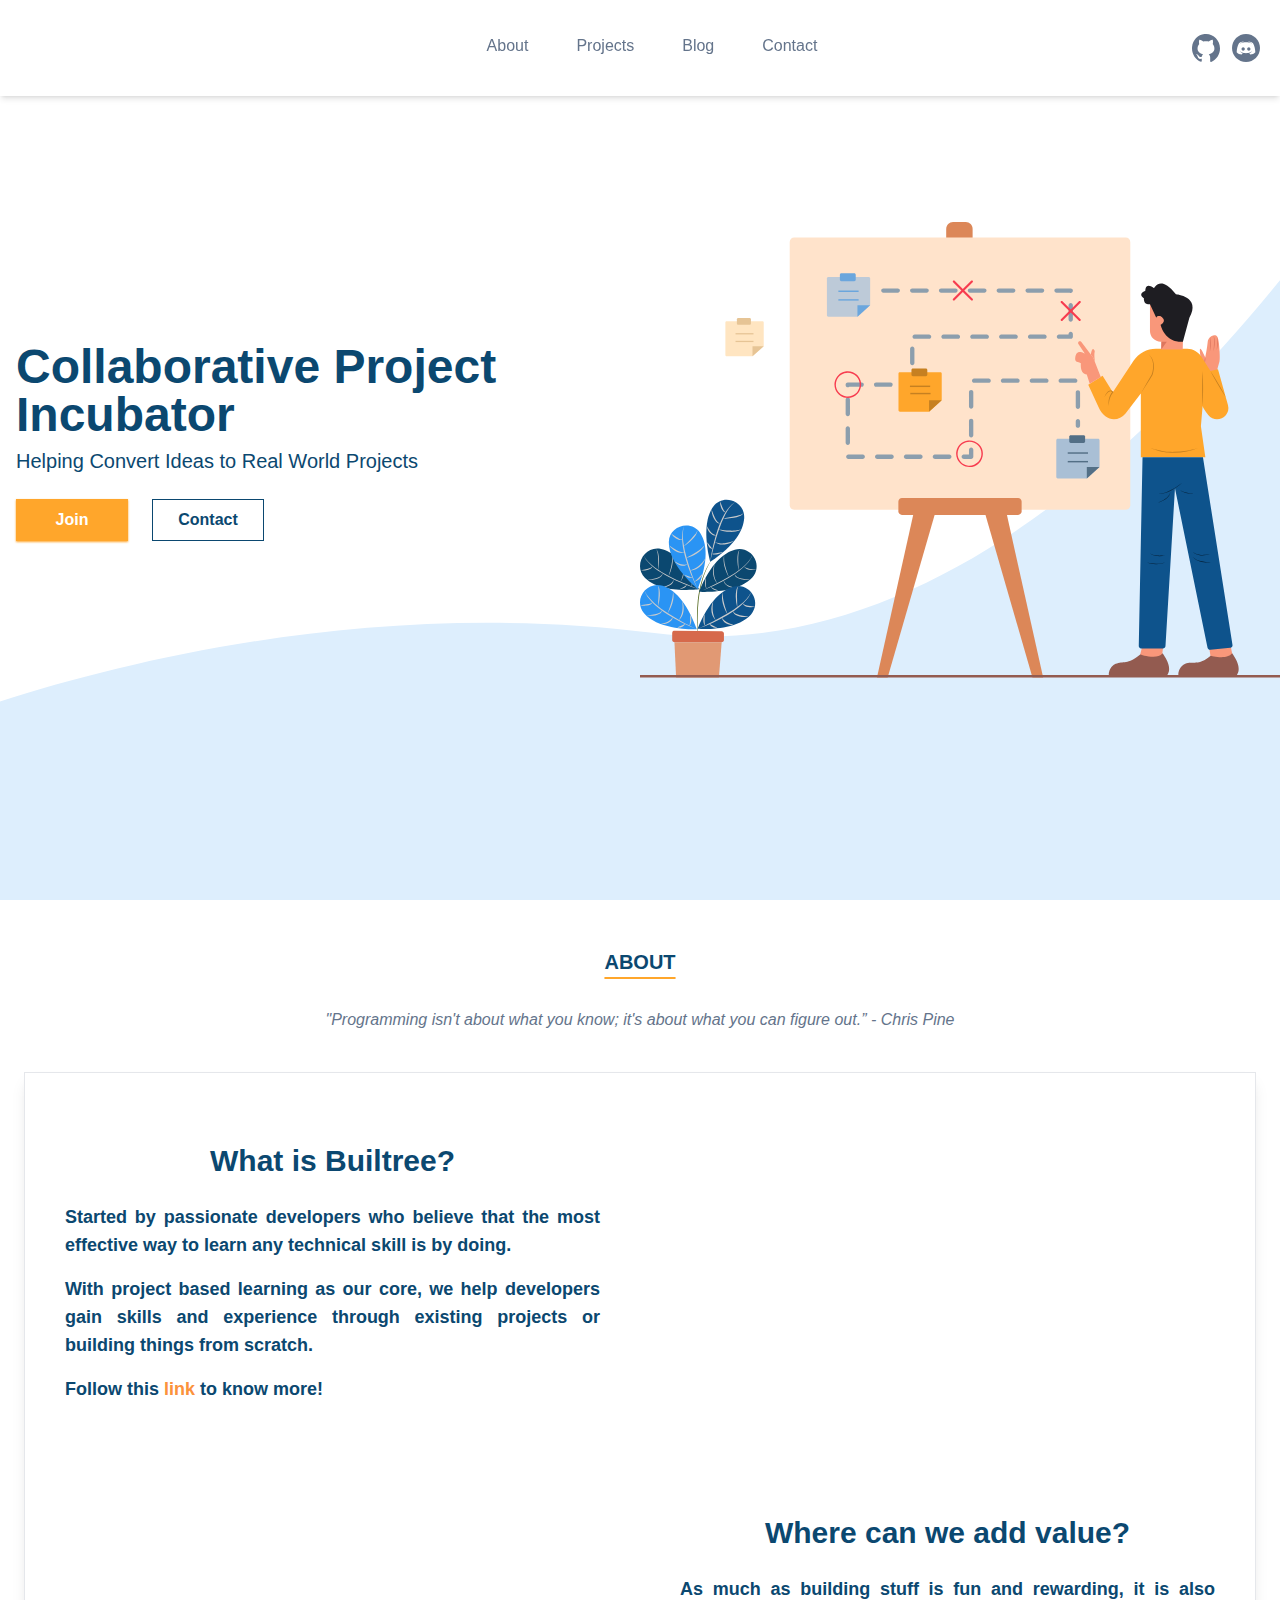
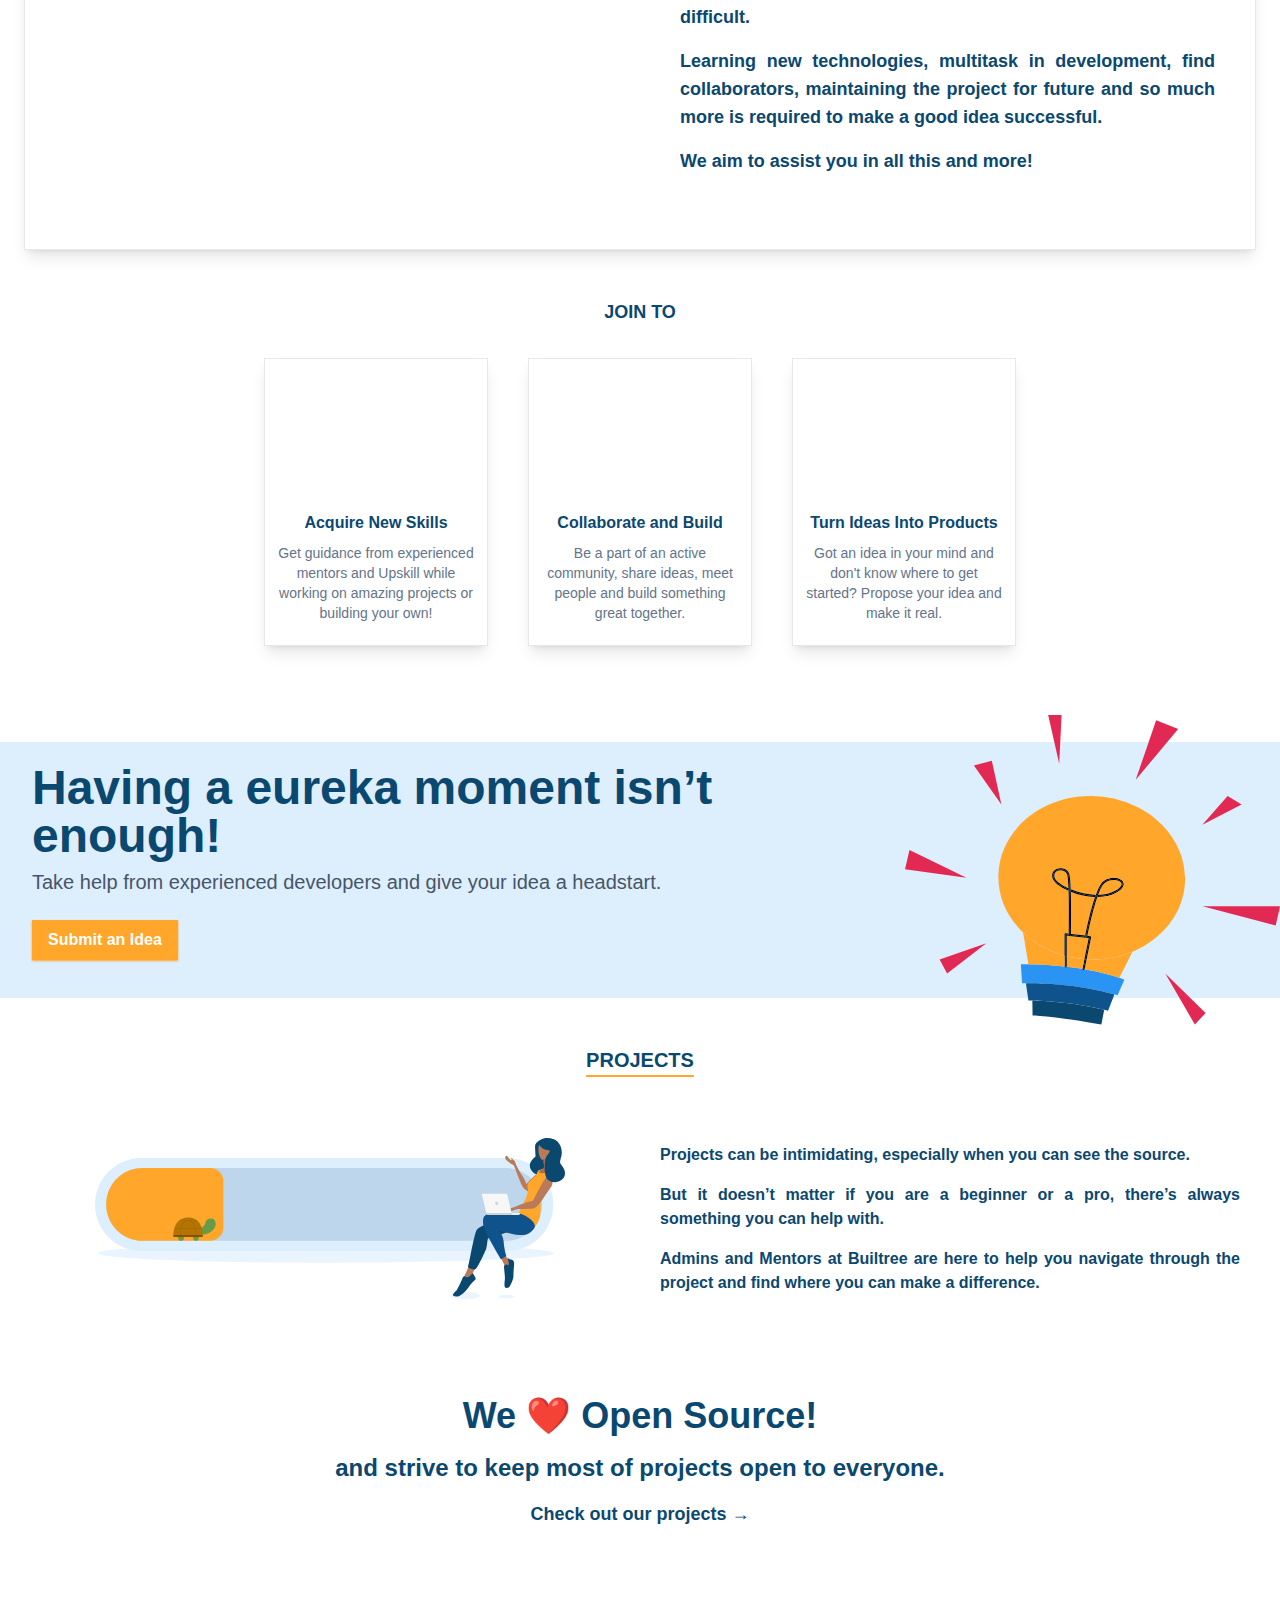
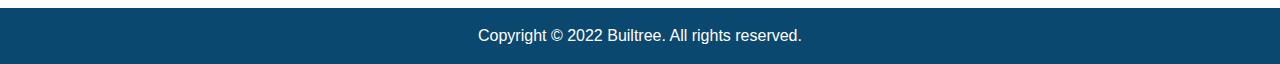
==== commit 103c1edc: "Updates" ====
--- a/index.html
+++ b/index.html
@@ -1 +1 @@
-<!DOCTYPE html><html><head><meta name="viewport" content="width=device-width"/><meta charSet="utf-8"/><title>Builtree</title><meta name="description" content="Generated by create next app"/><link rel="icon" href="/favicon.ico"/><meta name="next-head-count" content="5"/><link rel="preload" href="/_next/static/css/9961af2e34073965.css" as="style"/><link rel="stylesheet" href="/_next/static/css/9961af2e34073965.css" data-n-g=""/><noscript data-n-css=""></noscript><script defer="" nomodule="" src="/_next/static/chunks/polyfills-5cd94c89d3acac5f.js"></script><script src="/_next/static/chunks/webpack-69bfa6990bb9e155.js" defer=""></script><script src="/_next/static/chunks/framework-6e4ba497ae0c8a3f.js" defer=""></script><script src="/_next/static/chunks/main-101cfeaa18eb0e64.js" defer=""></script><script src="/_next/static/chunks/pages/_app-9cd1d19dd7237c4c.js" defer=""></script><script src="/_next/static/chunks/247-9f6b861a40887884.js" defer=""></script><script src="/_next/static/chunks/pages/index-016be6bbe358cdb6.js" defer=""></script><script src="/_next/static/tqrLWlNhlsD83ZUkoG-7P/_buildManifest.js" defer=""></script><script src="/_next/static/tqrLWlNhlsD83ZUkoG-7P/_ssgManifest.js" defer=""></script><script src="/_next/static/tqrLWlNhlsD83ZUkoG-7P/_middlewareManifest.js" defer=""></script></head><body><div id="__next" data-reactroot=""><div><nav class="fixed top-0 z-50 w-full bg-white shadow-md px-4"><div class="flex flex-wrap justify-between items-center max-w-7xl mx-auto"><div class="relative h-24 w-24"><span style="box-sizing:border-box;display:block;overflow:hidden;width:initial;height:initial;background:none;opacity:1;border:0;margin:0;padding:0;position:absolute;top:0;left:0;bottom:0;right:0"><img src="[data-uri]" decoding="async" data-nimg="fill" style="position:absolute;top:0;left:0;bottom:0;right:0;box-sizing:border-box;padding:0;border:none;margin:auto;display:block;width:0;height:0;min-width:100%;max-width:100%;min-height:100%;max-height:100%;object-fit:contain"/><noscript><img sizes="100vw" srcSet="https://raw.githubusercontent.com/builtree/assets/org/builtree-logo.svg?imwidth=640 640w, https://raw.githubusercontent.com/builtree/assets/org/builtree-logo.svg?imwidth=750 750w, https://raw.githubusercontent.com/builtree/assets/org/builtree-logo.svg?imwidth=828 828w, https://raw.githubusercontent.com/builtree/assets/org/builtree-logo.svg?imwidth=1080 1080w, https://raw.githubusercontent.com/builtree/assets/org/builtree-logo.svg?imwidth=1200 1200w, https://raw.githubusercontent.com/builtree/assets/org/builtree-logo.svg?imwidth=1920 1920w, https://raw.githubusercontent.com/builtree/assets/org/builtree-logo.svg?imwidth=2048 2048w, https://raw.githubusercontent.com/builtree/assets/org/builtree-logo.svg?imwidth=3840 3840w" src="https://raw.githubusercontent.com/builtree/assets/org/builtree-logo.svg?imwidth=3840" decoding="async" data-nimg="fill" style="position:absolute;top:0;left:0;bottom:0;right:0;box-sizing:border-box;padding:0;border:none;margin:auto;display:block;width:0;height:0;min-width:100%;max-width:100%;min-height:100%;max-height:100%;object-fit:contain" loading="lazy"/></noscript></span></div><nav class="relative flex space-x-2 h-10 items-center md:order-2"><div class="relative w-8"><a target="_blank" rel="noreferrer" href="https://github.com/builtree"><svg width="28" height="28" xmlns="http://www.w3.org/2000/svg" class="fill-slate-500 hover:fill-black"><path d="M12.428.1C5.975.822.785 6.165.083 12.664-.618 19.45 3.17 25.517 8.921 27.827c.421.145.842-.144.842-.722v-2.31s-.561.144-1.262.144c-1.964 0-2.806-1.733-2.946-2.744-.14-.578-.421-1.01-.842-1.444-.421-.144-.561-.144-.561-.289 0-.289.42-.289.56-.289.843 0 1.544 1.011 1.825 1.445.7 1.155 1.543 1.444 1.964 1.444.56 0 .981-.145 1.262-.29.14-1.01.561-2.021 1.403-2.599-3.227-.722-5.611-2.6-5.611-5.776 0-1.589.701-3.177 1.683-4.332-.14-.29-.28-1.011-.28-2.022 0-.578 0-1.444.42-2.31 0 0 1.964 0 3.928 1.876.702-.288 1.684-.433 2.666-.433s1.964.145 2.805.433c1.824-1.877 3.928-1.877 3.928-1.877.28.867.28 1.733.28 2.31 0 1.156-.14 1.734-.28 2.023.982 1.155 1.684 2.599 1.684 4.332 0 3.177-2.385 5.054-5.612 5.776.842.722 1.403 2.022 1.403 3.322v3.755c0 .433.421.866.982.722C24.352 25.805 28 20.607 28 14.542 28 5.875 20.846-.912 12.428.1Z"></path></svg></a></div><div class="relative w-8"><a target="_blank" rel="noreferrer" href="https://discord.gg/9BtRZhJb9G"><svg width="28" height="28" xmlns="http://www.w3.org/2000/svg" class="fill-slate-500 hover:fill-[#5165F6]"><path d="M28 14c0-7.732-6.268-14-14-14S0 6.268 0 14s6.268 14 14 14 14-6.268 14-14Z"></path><path d="M21.022 9.205c-1.285-1.028-2.826-1.541-4.453-1.627l-.257.257c1.456.342 2.74 1.027 3.94 1.97a13.035 13.035 0 0 0-4.796-1.456c-.514-.086-.942-.086-1.456-.086-.513 0-.942 0-1.455.086-1.713.17-3.34.685-4.795 1.455 1.198-.942 2.483-1.627 3.938-1.97l-.257-.256c-1.626.086-3.168.6-4.452 1.627-1.456 2.74-2.226 5.822-2.312 8.99 1.284 1.37 3.083 2.227 4.966 2.227 0 0 .6-.685 1.028-1.285-1.113-.256-2.14-.856-2.826-1.798.6.343 1.199.685 1.798.942.771.343 1.542.514 2.312.685.685.086 1.37.171 2.055.171s1.37-.085 2.055-.17c.771-.172 1.542-.343 2.312-.686.6-.257 1.2-.6 1.799-.942-.686.942-1.713 1.542-2.826 1.799.428.599 1.027 1.284 1.027 1.284 1.884 0 3.682-.856 4.967-2.226-.086-3.169-.857-6.251-2.312-8.991Zm-9.847 7.45c-.857 0-1.627-.771-1.627-1.713 0-.942.77-1.713 1.627-1.713.856 0 1.627.77 1.627 1.713 0 .942-.771 1.712-1.627 1.712Zm5.651 0c-.856 0-1.627-.771-1.627-1.713 0-.942.77-1.713 1.627-1.713.856 0 1.627.77 1.627 1.713 0 .942-.77 1.712-1.627 1.712Z" fill="#fff"></path></svg></a></div><button class=" inline-flex p-3 items-center hover:bg-orange-400 rounded md:hidden ml-auto hover:text-white outline-none"><svg class="w-6 h-6" fill="none" stroke="currentColor" viewBox="0 0 24 24" xmlns="http://www.w3.org/2000/svg"><path stroke-linecap="round" stroke-linejoin="round" stroke-width="2" d="M4 6h16M4 12h16M4 18h16"></path></svg></button></nav><div class="hidden   w-full md:flex md:w-auto md:order-1"><nav class="relative"><ul class="flex flex-col md:flex-row md:space-x-12 text-base text-slate-500"><li class="md:hover:border-b-2 pb-1 border-b-orange-400 hover:font-semibold"><a href="/#about">About</a></li><li class="md:hover:border-b-2 pb-1 border-b-orange-400 hover:font-semibold"><a href="/projects">Projects</a></li><li class="md:hover:border-b-2 pb-1 border-b-orange-400 hover:font-semibold"><a href="/blog">Blog</a></li><li class="md:hover:border-b-2 pb-1 border-b-orange-400 hover:font-semibold"><a href="mailto:contact@builtree.org" target="_blank" rel="noreferrer">Contact</a></li></ul></nav></div></div></nav><main class="relative"><div class="min-h-screen relative"><div class="w-full h-full absolute -z-10"><img src="./background.svg" alt="landing background" class="w-full h-full min-h-screen object-cover top-0 right-0"/></div><div class="flex justify-center lg:justify-between max-w-7xl items-center h-screen mx-auto"><div class="flex-col lg:pl-4 text-center lg:text-left items-center"><h1 class="font-bold text-5xl text-[#0B4870]">Collaborative Project</h1><h1 class="font-bold text-5xl text-[#0B4870]">Incubator</h1><p class=" font-light text-xl text-[#0B4870] my-2">Helping Convert Ideas to Real World Projects</p><div class="flex justify-center lg:justify-start"><button class="bg-[#FFA62B] text-white font-semibold py-2 px-4 my-4 shadow-[#FFA62B] shadow-sm w-28">Join</button><button class="bg-white hover:bg-[#0B4870] text-[#0B4870] hover:text-white font-semibold py-2 px-4 my-4 ml-6 w-28 border border-[#0B4870]">Contact</button></div></div><div class="hidden lg:block relative max-w-2xl w-1/2"><img src="/landing_illustration.svg"/></div></div></div><div id="about" class=" max-w-7xl mx-auto"><h2 class="text-xl font-bold text-[#0B4870] underline underline-offset-8 decoration-[#FFA62B] text-center pt-12">ABOUT</h2><p class="text-center text-slate-500 italic pt-8 mx-4 md:mx-auto md:w-1/2">&quot;Programming isn&#x27;t about what you know; it&#x27;s about what you can figure out.” - Chris Pine</p><div class="border mx-6 mt-10 shadow-lg pt-6 md:pt-2"><div class="grid grid-cols-1 md:grid-cols-2 justify-items-center items-center"><div class="flex-col text-center items-center mx-6 pt-2 px-4 md:pt-4 lg:pt-0"><h3 class="font-bold text-center text-3xl text-[#0B4870]">What is Builtree?</h3><p class="font-semibold text-justify text-lg text-[#0B4870] pt-6"><span class="block">Started by passionate developers who believe that the most effective way to learn any technical skill is by doing.</span><span class="block pt-4">With project based learning as our core, we help developers gain skills and experience through existing projects or building things from scratch.</span><span class="block pt-4">Follow this <a href="https://github.com/builtree/builtree/blob/main/PROJECTS.md" target="_blank" rel="noreferrer" class="text-orange-400">link</a> to know more!</span></p></div><div class="relative h-96 w-96"><span style="box-sizing:border-box;display:block;overflow:hidden;width:initial;height:initial;background:none;opacity:1;border:0;margin:0;padding:0;position:absolute;top:0;left:0;bottom:0;right:0"><img src="[data-uri]" decoding="async" data-nimg="fill" style="position:absolute;top:0;left:0;bottom:0;right:0;box-sizing:border-box;padding:0;border:none;margin:auto;display:block;width:0;height:0;min-width:100%;max-width:100%;min-height:100%;max-height:100%;object-fit:contain"/><noscript><img sizes="100vw" srcSet="https://raw.githubusercontent.com/builtree/assets/org/builtree-logo.svg?imwidth=640 640w, https://raw.githubusercontent.com/builtree/assets/org/builtree-logo.svg?imwidth=750 750w, https://raw.githubusercontent.com/builtree/assets/org/builtree-logo.svg?imwidth=828 828w, https://raw.githubusercontent.com/builtree/assets/org/builtree-logo.svg?imwidth=1080 1080w, https://raw.githubusercontent.com/builtree/assets/org/builtree-logo.svg?imwidth=1200 1200w, https://raw.githubusercontent.com/builtree/assets/org/builtree-logo.svg?imwidth=1920 1920w, https://raw.githubusercontent.com/builtree/assets/org/builtree-logo.svg?imwidth=2048 2048w, https://raw.githubusercontent.com/builtree/assets/org/builtree-logo.svg?imwidth=3840 3840w" src="https://raw.githubusercontent.com/builtree/assets/org/builtree-logo.svg?imwidth=3840" decoding="async" data-nimg="fill" style="position:absolute;top:0;left:0;bottom:0;right:0;box-sizing:border-box;padding:0;border:none;margin:auto;display:block;width:0;height:0;min-width:100%;max-width:100%;min-height:100%;max-height:100%;object-fit:contain" loading="lazy"/></noscript></span></div><div class="flex-col text-center items-center mx-6 md:order-4 px-4 md:pb-6"><h3 class="font-bold text-center text-3xl text-[#0B4870]">Where can we add value?</h3><p class="font-semibold text-justify text-lg text-[#0B4870] pt-6"><span class="block">As much as building stuff is fun and rewarding, it is also difficult.</span><span class="block pt-4">Learning new technologies, multitask in development, find collaborators, maintaining the project for future and so much more is required to make a good idea successful.</span><span class="block pt-4">We aim to assist you in all this and more!</span></p></div><div class="relative h-96 w-96"><span style="box-sizing:border-box;display:block;overflow:hidden;width:initial;height:initial;background:none;opacity:1;border:0;margin:0;padding:0;position:absolute;top:0;left:0;bottom:0;right:0"><img src="[data-uri]" decoding="async" data-nimg="fill" style="position:absolute;top:0;left:0;bottom:0;right:0;box-sizing:border-box;padding:0;border:none;margin:auto;display:block;width:0;height:0;min-width:100%;max-width:100%;min-height:100%;max-height:100%;object-fit:contain"/><noscript><img sizes="100vw" srcSet="books.svg?imwidth=640 640w, books.svg?imwidth=750 750w, books.svg?imwidth=828 828w, books.svg?imwidth=1080 1080w, books.svg?imwidth=1200 1200w, books.svg?imwidth=1920 1920w, books.svg?imwidth=2048 2048w, books.svg?imwidth=3840 3840w" src="books.svg?imwidth=3840" decoding="async" data-nimg="fill" style="position:absolute;top:0;left:0;bottom:0;right:0;box-sizing:border-box;padding:0;border:none;margin:auto;display:block;width:0;height:0;min-width:100%;max-width:100%;min-height:100%;max-height:100%;object-fit:contain" loading="lazy"/></noscript></span></div></div></div></div><div class="max-w-7xl mx-auto"><h2 class="text-lg font-bold text-[#0B4870] text-center pt-12">JOIN TO</h2><div class="flex flex-wrap gap-10 mx-10 items-center justify-center py-8"><div class="flex flex-col border shadow-lg text-center w-56 h-72 items-center"><div class="relative h-24 w-24 m-6"><span style="box-sizing:border-box;display:block;overflow:hidden;width:initial;height:initial;background:none;opacity:1;border:0;margin:0;padding:0;position:absolute;top:0;left:0;bottom:0;right:0"><img src="[data-uri]" decoding="async" data-nimg="fill" style="position:absolute;top:0;left:0;bottom:0;right:0;box-sizing:border-box;padding:0;border:none;margin:auto;display:block;width:0;height:0;min-width:100%;max-width:100%;min-height:100%;max-height:100%;object-fit:contain"/><noscript><img sizes="100vw" srcSet="jointo_gear.svg?imwidth=640 640w, jointo_gear.svg?imwidth=750 750w, jointo_gear.svg?imwidth=828 828w, jointo_gear.svg?imwidth=1080 1080w, jointo_gear.svg?imwidth=1200 1200w, jointo_gear.svg?imwidth=1920 1920w, jointo_gear.svg?imwidth=2048 2048w, jointo_gear.svg?imwidth=3840 3840w" src="jointo_gear.svg?imwidth=3840" decoding="async" data-nimg="fill" style="position:absolute;top:0;left:0;bottom:0;right:0;box-sizing:border-box;padding:0;border:none;margin:auto;display:block;width:0;height:0;min-width:100%;max-width:100%;min-height:100%;max-height:100%;object-fit:contain" loading="lazy"/></noscript></span></div><h3 class="text-base p-2 font-bold text-[#0B4870] text-center">Acquire New Skills</h3><p class="text-slate-500 text-sm px-3">Get guidance from experienced mentors and Upskill while working on amazing projects or building your own!</p></div><div class="flex flex-col border shadow-lg text-center w-56 h-72 items-center"><div class="relative h-24 w-24 m-6"><span style="box-sizing:border-box;display:block;overflow:hidden;width:initial;height:initial;background:none;opacity:1;border:0;margin:0;padding:0;position:absolute;top:0;left:0;bottom:0;right:0"><img src="[data-uri]" decoding="async" data-nimg="fill" style="position:absolute;top:0;left:0;bottom:0;right:0;box-sizing:border-box;padding:0;border:none;margin:auto;display:block;width:0;height:0;min-width:100%;max-width:100%;min-height:100%;max-height:100%;object-fit:contain"/><noscript><img sizes="100vw" srcSet="jointo_collab.svg?imwidth=640 640w, jointo_collab.svg?imwidth=750 750w, jointo_collab.svg?imwidth=828 828w, jointo_collab.svg?imwidth=1080 1080w, jointo_collab.svg?imwidth=1200 1200w, jointo_collab.svg?imwidth=1920 1920w, jointo_collab.svg?imwidth=2048 2048w, jointo_collab.svg?imwidth=3840 3840w" src="jointo_collab.svg?imwidth=3840" decoding="async" data-nimg="fill" style="position:absolute;top:0;left:0;bottom:0;right:0;box-sizing:border-box;padding:0;border:none;margin:auto;display:block;width:0;height:0;min-width:100%;max-width:100%;min-height:100%;max-height:100%;object-fit:contain" loading="lazy"/></noscript></span></div><h3 class="text-base p-2 font-bold text-[#0B4870] text-center">Collaborate and Build</h3><p class="text-slate-500 text-sm px-3">Be a part of an active community, share ideas, meet people and build something great together.</p></div><div class="flex flex-col border shadow-lg text-center w-56 h-72 items-center"><div class="relative h-24 w-24 m-6"><span style="box-sizing:border-box;display:block;overflow:hidden;width:initial;height:initial;background:none;opacity:1;border:0;margin:0;padding:0;position:absolute;top:0;left:0;bottom:0;right:0"><img src="[data-uri]" decoding="async" data-nimg="fill" style="position:absolute;top:0;left:0;bottom:0;right:0;box-sizing:border-box;padding:0;border:none;margin:auto;display:block;width:0;height:0;min-width:100%;max-width:100%;min-height:100%;max-height:100%;object-fit:contain"/><noscript><img sizes="100vw" srcSet="jointo_bulb.svg?imwidth=640 640w, jointo_bulb.svg?imwidth=750 750w, jointo_bulb.svg?imwidth=828 828w, jointo_bulb.svg?imwidth=1080 1080w, jointo_bulb.svg?imwidth=1200 1200w, jointo_bulb.svg?imwidth=1920 1920w, jointo_bulb.svg?imwidth=2048 2048w, jointo_bulb.svg?imwidth=3840 3840w" src="jointo_bulb.svg?imwidth=3840" decoding="async" data-nimg="fill" style="position:absolute;top:0;left:0;bottom:0;right:0;box-sizing:border-box;padding:0;border:none;margin:auto;display:block;width:0;height:0;min-width:100%;max-width:100%;min-height:100%;max-height:100%;object-fit:contain" loading="lazy"/></noscript></span></div><h3 class="text-base p-2 font-bold text-[#0B4870] text-center">Turn Ideas Into Products</h3><p class="text-slate-500 text-sm px-3">Got an idea in your mind and don&#x27;t know where to get started? Propose your idea and make it real.</p></div></div></div><div class="bg-[#DDEEFD] mt-4"><div class="flex justify-center lg:max-h-64 lg:justify-between max-w-7xl items-center mx-auto"><div class="flex-col text-center lg:text-left items-center px-4 py-8 lg:px-8"><h1 class="font-bold text-5xl text-[#0B4870]">Having a eureka moment isn’t enough!</h1><p class="font-light text-xl text-slate-600 my-2">Take help from experienced developers and give your idea a headstart.</p><div class="flex justify-center lg:justify-start"><button class="bg-[#FFA62B] text-white font-semibold py-2 px-4 my-4 shadow-[#FFA62B] shadow-sm w-38">Submit an Idea</button></div></div><div class="hidden lg:block z-10"><img src="/idea_illustration.svg"/></div></div></div><div class=" max-w-7xl mx-auto"><h2 class="text-xl font-bold text-[#0B4870] underline underline-offset-8 decoration-[#FFA62B] text-center py-12">Projects</h2><div class="grid grid-cols-1 md:grid-cols-2 gap-10 mx-10 items-center justify-center justify-items-center py-8"><div class="relative max-w-2xl"><img src="/project_illustration.svg"/></div><div class="relative max-w-2xl"><p class="font-semibold text-justify text-base text-[#0B4870] "><span class="block">Projects can be intimidating, especially when you can see the source.</span><span class="block pt-4">But it doesn’t matter if you are a beginner or a pro, there’s always something you can help with.</span><span class="block pt-4">Admins and Mentors at Builtree are here to help you navigate through the project and find where you can make a difference.</span></p></div></div><div class="flex mx-10 items-center justify-center py-8"><p class="text-[#0B4870] text-center"><span class="text-4xl font-bold">We <span class="text-red-500">❤️</span> Open Source!</span><span class="block pt-4 text-2xl font-semibold">and strive to keep most of projects open to everyone.</span><span class="block hover:font-bold hover:text-orange-400 pt-4 text-lg font-semibold">Check out our projects →</span></p></div></div><div class="w-full bg-[#0B4870] text-white text-center py-4">Copyright © 2022 Builtree. All rights reserved.</div></main></div></div><script id="__NEXT_DATA__" type="application/json">{"props":{"pageProps":{}},"page":"/","query":{},"buildId":"tqrLWlNhlsD83ZUkoG-7P","nextExport":true,"autoExport":true,"isFallback":false,"scriptLoader":[]}</script></body></html>+<!DOCTYPE html><html><head><meta name="viewport" content="width=device-width"/><meta charSet="utf-8"/><title>Builtree</title><meta name="description" content="Generated by create next app"/><link rel="icon" href="/favicon.ico"/><meta name="next-head-count" content="5"/><link rel="preload" href="/_next/static/css/7ae430d00ff23c91.css" as="style"/><link rel="stylesheet" href="/_next/static/css/7ae430d00ff23c91.css" data-n-g=""/><noscript data-n-css=""></noscript><script defer="" nomodule="" src="/_next/static/chunks/polyfills-5cd94c89d3acac5f.js"></script><script src="/_next/static/chunks/webpack-69bfa6990bb9e155.js" defer=""></script><script src="/_next/static/chunks/framework-6e4ba497ae0c8a3f.js" defer=""></script><script src="/_next/static/chunks/main-101cfeaa18eb0e64.js" defer=""></script><script src="/_next/static/chunks/pages/_app-9cd1d19dd7237c4c.js" defer=""></script><script src="/_next/static/chunks/247-9f6b861a40887884.js" defer=""></script><script src="/_next/static/chunks/pages/index-db515eb42f8d831f.js" defer=""></script><script src="/_next/static/c_u7Po-9zn4oOwkE0z5lv/_buildManifest.js" defer=""></script><script src="/_next/static/c_u7Po-9zn4oOwkE0z5lv/_ssgManifest.js" defer=""></script><script src="/_next/static/c_u7Po-9zn4oOwkE0z5lv/_middlewareManifest.js" defer=""></script></head><body><div id="__next" data-reactroot=""><div><nav class="fixed top-0 z-50 w-full bg-white shadow-md px-4"><div class="flex flex-wrap justify-between items-center max-w-7xl mx-auto"><div class="relative h-24 w-24"><span style="box-sizing:border-box;display:block;overflow:hidden;width:initial;height:initial;background:none;opacity:1;border:0;margin:0;padding:0;position:absolute;top:0;left:0;bottom:0;right:0"><img src="[data-uri]" decoding="async" data-nimg="fill" style="position:absolute;top:0;left:0;bottom:0;right:0;box-sizing:border-box;padding:0;border:none;margin:auto;display:block;width:0;height:0;min-width:100%;max-width:100%;min-height:100%;max-height:100%;object-fit:contain"/><noscript><img sizes="100vw" srcSet="https://raw.githubusercontent.com/builtree/assets/org/builtree-logo.svg?imwidth=640 640w, https://raw.githubusercontent.com/builtree/assets/org/builtree-logo.svg?imwidth=750 750w, https://raw.githubusercontent.com/builtree/assets/org/builtree-logo.svg?imwidth=828 828w, https://raw.githubusercontent.com/builtree/assets/org/builtree-logo.svg?imwidth=1080 1080w, https://raw.githubusercontent.com/builtree/assets/org/builtree-logo.svg?imwidth=1200 1200w, https://raw.githubusercontent.com/builtree/assets/org/builtree-logo.svg?imwidth=1920 1920w, https://raw.githubusercontent.com/builtree/assets/org/builtree-logo.svg?imwidth=2048 2048w, https://raw.githubusercontent.com/builtree/assets/org/builtree-logo.svg?imwidth=3840 3840w" src="https://raw.githubusercontent.com/builtree/assets/org/builtree-logo.svg?imwidth=3840" decoding="async" data-nimg="fill" style="position:absolute;top:0;left:0;bottom:0;right:0;box-sizing:border-box;padding:0;border:none;margin:auto;display:block;width:0;height:0;min-width:100%;max-width:100%;min-height:100%;max-height:100%;object-fit:contain" loading="lazy"/></noscript></span></div><nav class="relative flex space-x-2 h-10 items-center md:order-2"><div class="relative w-8"><a target="_blank" rel="noreferrer" href="https://github.com/builtree"><svg width="28" height="28" xmlns="http://www.w3.org/2000/svg" class="fill-slate-500 hover:fill-black"><path d="M12.428.1C5.975.822.785 6.165.083 12.664-.618 19.45 3.17 25.517 8.921 27.827c.421.145.842-.144.842-.722v-2.31s-.561.144-1.262.144c-1.964 0-2.806-1.733-2.946-2.744-.14-.578-.421-1.01-.842-1.444-.421-.144-.561-.144-.561-.289 0-.289.42-.289.56-.289.843 0 1.544 1.011 1.825 1.445.7 1.155 1.543 1.444 1.964 1.444.56 0 .981-.145 1.262-.29.14-1.01.561-2.021 1.403-2.599-3.227-.722-5.611-2.6-5.611-5.776 0-1.589.701-3.177 1.683-4.332-.14-.29-.28-1.011-.28-2.022 0-.578 0-1.444.42-2.31 0 0 1.964 0 3.928 1.876.702-.288 1.684-.433 2.666-.433s1.964.145 2.805.433c1.824-1.877 3.928-1.877 3.928-1.877.28.867.28 1.733.28 2.31 0 1.156-.14 1.734-.28 2.023.982 1.155 1.684 2.599 1.684 4.332 0 3.177-2.385 5.054-5.612 5.776.842.722 1.403 2.022 1.403 3.322v3.755c0 .433.421.866.982.722C24.352 25.805 28 20.607 28 14.542 28 5.875 20.846-.912 12.428.1Z"></path></svg></a></div><div class="relative w-8"><a target="_blank" rel="noreferrer" href="https://discord.gg/9BtRZhJb9G"><svg width="28" height="28" xmlns="http://www.w3.org/2000/svg" class="fill-slate-500 hover:fill-[#5165F6]"><path d="M28 14c0-7.732-6.268-14-14-14S0 6.268 0 14s6.268 14 14 14 14-6.268 14-14Z"></path><path d="M21.022 9.205c-1.285-1.028-2.826-1.541-4.453-1.627l-.257.257c1.456.342 2.74 1.027 3.94 1.97a13.035 13.035 0 0 0-4.796-1.456c-.514-.086-.942-.086-1.456-.086-.513 0-.942 0-1.455.086-1.713.17-3.34.685-4.795 1.455 1.198-.942 2.483-1.627 3.938-1.97l-.257-.256c-1.626.086-3.168.6-4.452 1.627-1.456 2.74-2.226 5.822-2.312 8.99 1.284 1.37 3.083 2.227 4.966 2.227 0 0 .6-.685 1.028-1.285-1.113-.256-2.14-.856-2.826-1.798.6.343 1.199.685 1.798.942.771.343 1.542.514 2.312.685.685.086 1.37.171 2.055.171s1.37-.085 2.055-.17c.771-.172 1.542-.343 2.312-.686.6-.257 1.2-.6 1.799-.942-.686.942-1.713 1.542-2.826 1.799.428.599 1.027 1.284 1.027 1.284 1.884 0 3.682-.856 4.967-2.226-.086-3.169-.857-6.251-2.312-8.991Zm-9.847 7.45c-.857 0-1.627-.771-1.627-1.713 0-.942.77-1.713 1.627-1.713.856 0 1.627.77 1.627 1.713 0 .942-.771 1.712-1.627 1.712Zm5.651 0c-.856 0-1.627-.771-1.627-1.713 0-.942.77-1.713 1.627-1.713.856 0 1.627.77 1.627 1.713 0 .942-.77 1.712-1.627 1.712Z" fill="#fff"></path></svg></a></div><button class=" inline-flex p-3 items-center hover:bg-orange-400 rounded md:hidden ml-auto hover:text-white outline-none"><svg class="w-6 h-6" fill="none" stroke="currentColor" viewBox="0 0 24 24" xmlns="http://www.w3.org/2000/svg"><path stroke-linecap="round" stroke-linejoin="round" stroke-width="2" d="M4 6h16M4 12h16M4 18h16"></path></svg></button></nav><div class="hidden   w-full md:flex md:w-auto md:order-1"><nav class="relative"><ul class="flex flex-col md:flex-row md:space-x-12 text-base text-slate-500"><li class="md:hover:border-b-2 pb-1 border-b-orange-400 hover:font-semibold"><a href="/#about">About</a></li><li class="md:hover:border-b-2 pb-1 border-b-orange-400 hover:font-semibold"><a href="/projects">Projects</a></li><li class="md:hover:border-b-2 pb-1 border-b-orange-400 hover:font-semibold"><a href="/blog">Blog</a></li><li class="md:hover:border-b-2 pb-1 border-b-orange-400 hover:font-semibold"><a href="mailto:contact@builtree.org" target="_blank" rel="noreferrer">Contact</a></li></ul></nav></div></div></nav><main class="relative"><div class="min-h-screen relative"><div class="w-full h-full absolute -z-10"><img src="./background.svg" alt="landing background" class="w-full h-full min-h-screen object-cover top-0 right-0"/></div><div class="flex justify-center lg:justify-between max-w-7xl items-center h-screen mx-auto"><div class="flex-col lg:pl-4 text-center lg:text-left items-center"><h1 class="font-bold text-5xl text-[#0B4870]">Collaborative Project</h1><h1 class="font-bold text-5xl text-[#0B4870]">Incubator</h1><p class=" font-light text-xl text-[#0B4870] my-2">Helping Convert Ideas to Real World Projects</p><div class="flex justify-center lg:justify-start"><button class="bg-[#FFA62B] text-white font-semibold py-2 px-4 my-4 shadow-[#FFA62B] shadow-sm w-28">Join</button><button class="bg-white hover:bg-[#0B4870] text-[#0B4870] hover:text-white font-semibold py-2 px-4 my-4 ml-6 w-28 border border-[#0B4870]">Contact</button></div></div><div class="hidden lg:block relative max-w-2xl w-1/2"><img src="/landing_illustration.svg"/></div></div></div><div id="about" class=" max-w-7xl mx-auto"><h2 class="text-xl font-bold text-[#0B4870] underline underline-offset-8 decoration-[#FFA62B] text-center pt-12">ABOUT</h2><p class="text-center text-slate-500 italic pt-8 mx-4 md:mx-auto md:w-1/2">&quot;Programming isn&#x27;t about what you know; it&#x27;s about what you can figure out.” - Chris Pine</p><div class="border mx-6 mt-10 shadow-lg pt-6 md:pt-2"><div class="grid grid-cols-1 md:grid-cols-2 justify-items-center items-center"><div class="flex-col text-center items-center mx-6 pt-2 px-4 md:pt-4 lg:pt-0"><h3 class="font-bold text-center text-3xl text-[#0B4870]">What is Builtree?</h3><p class="font-semibold text-justify text-lg text-[#0B4870] pt-6"><span class="block">Started by passionate developers who believe that the most effective way to learn any technical skill is by doing.</span><span class="block pt-4">With project based learning as our core, we help developers gain skills and experience through existing projects or building things from scratch.</span><span class="block pt-4">Follow this <a href="https://github.com/builtree/builtree/blob/main/PROJECTS.md" target="_blank" rel="noreferrer" class="text-orange-400">link</a> to know more!</span></p></div><div class="relative h-96 w-96"><span style="box-sizing:border-box;display:block;overflow:hidden;width:initial;height:initial;background:none;opacity:1;border:0;margin:0;padding:0;position:absolute;top:0;left:0;bottom:0;right:0"><img src="[data-uri]" decoding="async" data-nimg="fill" style="position:absolute;top:0;left:0;bottom:0;right:0;box-sizing:border-box;padding:0;border:none;margin:auto;display:block;width:0;height:0;min-width:100%;max-width:100%;min-height:100%;max-height:100%;object-fit:contain"/><noscript><img sizes="100vw" srcSet="https://raw.githubusercontent.com/builtree/assets/org/builtree-logo.svg?imwidth=640 640w, https://raw.githubusercontent.com/builtree/assets/org/builtree-logo.svg?imwidth=750 750w, https://raw.githubusercontent.com/builtree/assets/org/builtree-logo.svg?imwidth=828 828w, https://raw.githubusercontent.com/builtree/assets/org/builtree-logo.svg?imwidth=1080 1080w, https://raw.githubusercontent.com/builtree/assets/org/builtree-logo.svg?imwidth=1200 1200w, https://raw.githubusercontent.com/builtree/assets/org/builtree-logo.svg?imwidth=1920 1920w, https://raw.githubusercontent.com/builtree/assets/org/builtree-logo.svg?imwidth=2048 2048w, https://raw.githubusercontent.com/builtree/assets/org/builtree-logo.svg?imwidth=3840 3840w" src="https://raw.githubusercontent.com/builtree/assets/org/builtree-logo.svg?imwidth=3840" decoding="async" data-nimg="fill" style="position:absolute;top:0;left:0;bottom:0;right:0;box-sizing:border-box;padding:0;border:none;margin:auto;display:block;width:0;height:0;min-width:100%;max-width:100%;min-height:100%;max-height:100%;object-fit:contain" loading="lazy"/></noscript></span></div><div class="flex-col text-center items-center mx-6 md:order-4 px-4 md:pb-6"><h3 class="font-bold text-center text-3xl text-[#0B4870]">Where can we add value?</h3><p class="font-semibold text-justify text-lg text-[#0B4870] pt-6"><span class="block">As much as building stuff is fun and rewarding, it is also difficult.</span><span class="block pt-4">Learning new technologies, multitask in development, find collaborators, maintaining the project for future and so much more is required to make a good idea successful.</span><span class="block pt-4">We aim to assist you in all this and more!</span></p></div><div class="relative h-96 w-96"><span style="box-sizing:border-box;display:block;overflow:hidden;width:initial;height:initial;background:none;opacity:1;border:0;margin:0;padding:0;position:absolute;top:0;left:0;bottom:0;right:0"><img src="[data-uri]" decoding="async" data-nimg="fill" style="position:absolute;top:0;left:0;bottom:0;right:0;box-sizing:border-box;padding:0;border:none;margin:auto;display:block;width:0;height:0;min-width:100%;max-width:100%;min-height:100%;max-height:100%;object-fit:contain"/><noscript><img sizes="100vw" srcSet="books.svg?imwidth=640 640w, books.svg?imwidth=750 750w, books.svg?imwidth=828 828w, books.svg?imwidth=1080 1080w, books.svg?imwidth=1200 1200w, books.svg?imwidth=1920 1920w, books.svg?imwidth=2048 2048w, books.svg?imwidth=3840 3840w" src="books.svg?imwidth=3840" decoding="async" data-nimg="fill" style="position:absolute;top:0;left:0;bottom:0;right:0;box-sizing:border-box;padding:0;border:none;margin:auto;display:block;width:0;height:0;min-width:100%;max-width:100%;min-height:100%;max-height:100%;object-fit:contain" loading="lazy"/></noscript></span></div></div></div></div><div class="max-w-7xl mx-auto"><h2 class="text-lg font-bold text-[#0B4870] text-center pt-12">JOIN TO</h2><div class="flex flex-wrap gap-10 mx-10 items-center justify-center py-8"><div class="flex flex-col border shadow-lg text-center w-56 h-72 items-center"><div class="relative h-24 w-24 m-6"><span style="box-sizing:border-box;display:block;overflow:hidden;width:initial;height:initial;background:none;opacity:1;border:0;margin:0;padding:0;position:absolute;top:0;left:0;bottom:0;right:0"><img src="[data-uri]" decoding="async" data-nimg="fill" style="position:absolute;top:0;left:0;bottom:0;right:0;box-sizing:border-box;padding:0;border:none;margin:auto;display:block;width:0;height:0;min-width:100%;max-width:100%;min-height:100%;max-height:100%;object-fit:contain"/><noscript><img sizes="100vw" srcSet="jointo_gear.svg?imwidth=640 640w, jointo_gear.svg?imwidth=750 750w, jointo_gear.svg?imwidth=828 828w, jointo_gear.svg?imwidth=1080 1080w, jointo_gear.svg?imwidth=1200 1200w, jointo_gear.svg?imwidth=1920 1920w, jointo_gear.svg?imwidth=2048 2048w, jointo_gear.svg?imwidth=3840 3840w" src="jointo_gear.svg?imwidth=3840" decoding="async" data-nimg="fill" style="position:absolute;top:0;left:0;bottom:0;right:0;box-sizing:border-box;padding:0;border:none;margin:auto;display:block;width:0;height:0;min-width:100%;max-width:100%;min-height:100%;max-height:100%;object-fit:contain" loading="lazy"/></noscript></span></div><h3 class="text-base p-2 font-bold text-[#0B4870] text-center">Acquire New Skills</h3><p class="text-slate-500 text-sm px-3 pb-2">Get guidance from experienced mentors and Upskill while working on amazing projects or building your own!</p></div><div class="flex flex-col border shadow-lg text-center w-56 h-72 items-center"><div class="relative h-24 w-24 m-6"><span style="box-sizing:border-box;display:block;overflow:hidden;width:initial;height:initial;background:none;opacity:1;border:0;margin:0;padding:0;position:absolute;top:0;left:0;bottom:0;right:0"><img src="[data-uri]" decoding="async" data-nimg="fill" style="position:absolute;top:0;left:0;bottom:0;right:0;box-sizing:border-box;padding:0;border:none;margin:auto;display:block;width:0;height:0;min-width:100%;max-width:100%;min-height:100%;max-height:100%;object-fit:contain"/><noscript><img sizes="100vw" srcSet="jointo_collab.svg?imwidth=640 640w, jointo_collab.svg?imwidth=750 750w, jointo_collab.svg?imwidth=828 828w, jointo_collab.svg?imwidth=1080 1080w, jointo_collab.svg?imwidth=1200 1200w, jointo_collab.svg?imwidth=1920 1920w, jointo_collab.svg?imwidth=2048 2048w, jointo_collab.svg?imwidth=3840 3840w" src="jointo_collab.svg?imwidth=3840" decoding="async" data-nimg="fill" style="position:absolute;top:0;left:0;bottom:0;right:0;box-sizing:border-box;padding:0;border:none;margin:auto;display:block;width:0;height:0;min-width:100%;max-width:100%;min-height:100%;max-height:100%;object-fit:contain" loading="lazy"/></noscript></span></div><h3 class="text-base p-2 font-bold text-[#0B4870] text-center">Collaborate and Build</h3><p class="text-slate-500 text-sm px-3 pb-2">Be a part of an active community, share ideas, meet people and build something great together.</p></div><div class="flex flex-col border shadow-lg text-center w-56 h-72 items-center"><div class="relative h-24 w-24 m-6"><span style="box-sizing:border-box;display:block;overflow:hidden;width:initial;height:initial;background:none;opacity:1;border:0;margin:0;padding:0;position:absolute;top:0;left:0;bottom:0;right:0"><img src="[data-uri]" decoding="async" data-nimg="fill" style="position:absolute;top:0;left:0;bottom:0;right:0;box-sizing:border-box;padding:0;border:none;margin:auto;display:block;width:0;height:0;min-width:100%;max-width:100%;min-height:100%;max-height:100%;object-fit:contain"/><noscript><img sizes="100vw" srcSet="jointo_bulb.svg?imwidth=640 640w, jointo_bulb.svg?imwidth=750 750w, jointo_bulb.svg?imwidth=828 828w, jointo_bulb.svg?imwidth=1080 1080w, jointo_bulb.svg?imwidth=1200 1200w, jointo_bulb.svg?imwidth=1920 1920w, jointo_bulb.svg?imwidth=2048 2048w, jointo_bulb.svg?imwidth=3840 3840w" src="jointo_bulb.svg?imwidth=3840" decoding="async" data-nimg="fill" style="position:absolute;top:0;left:0;bottom:0;right:0;box-sizing:border-box;padding:0;border:none;margin:auto;display:block;width:0;height:0;min-width:100%;max-width:100%;min-height:100%;max-height:100%;object-fit:contain" loading="lazy"/></noscript></span></div><h3 class="text-base p-2 font-bold text-[#0B4870] text-center">Turn Ideas Into Products</h3><p class="text-slate-500 text-sm px-3 pb-2">Got an idea in your mind and don&#x27;t know where to get started? Propose your idea and make it real.</p></div></div></div><div class="bg-[#DDEEFD] mt-16"><div class="flex justify-center lg:max-h-64 lg:justify-between max-w-7xl items-center mx-auto"><div class="flex-col text-center lg:text-left items-center px-4 py-8 lg:px-8"><h1 class="font-bold text-5xl text-[#0B4870]">Having a eureka moment isn’t enough!</h1><p class="font-light text-xl text-slate-600 my-2">Take help from experienced developers and give your idea a headstart.</p><div class="flex justify-center lg:justify-start"><button class="bg-[#FFA62B] text-white font-semibold py-2 px-4 my-4 shadow-[#FFA62B] shadow-sm w-38">Submit an Idea</button></div></div><div class="hidden lg:block z-10"><img src="/idea_illustration.svg"/></div></div></div><div class=" max-w-7xl mx-auto py-4"><h2 class="text-xl font-bold text-[#0B4870] underline underline-offset-8 decoration-[#FFA62B] text-center py-8">PROJECTS</h2><div class="grid grid-cols-1 md:grid-cols-2 gap-10 mx-10 items-center justify-center justify-items-center py-8"><div class="relative max-w-2xl"><img src="/project_illustration.svg"/></div><div class="relative max-w-2xl"><p class="font-semibold text-justify text-base text-[#0B4870] "><span class="block">Projects can be intimidating, especially when you can see the source.</span><span class="block pt-4">But it doesn’t matter if you are a beginner or a pro, there’s always something you can help with.</span><span class="block pt-4">Admins and Mentors at Builtree are here to help you navigate through the project and find where you can make a difference.</span></p></div></div><div class="flex mx-10 items-center justify-center py-16"><p class="text-[#0B4870] text-center"><span class="text-4xl font-bold">We <span class="text-red-500">❤️</span> Open Source!</span><span class="block pt-4 text-2xl font-semibold">and strive to keep most of projects open to everyone.</span><span class="block hover:font-bold hover:text-orange-400 pt-4 text-lg font-semibold">Check out our projects →</span></p></div></div><div class="w-full bg-[#0B4870] text-white text-center py-4">Copyright © 2022 Builtree. All rights reserved.</div></main></div></div><script id="__NEXT_DATA__" type="application/json">{"props":{"pageProps":{}},"page":"/","query":{},"buildId":"c_u7Po-9zn4oOwkE0z5lv","nextExport":true,"autoExport":true,"isFallback":false,"scriptLoader":[]}</script></body></html>--- a/_next/static/css/7ae430d00ff23c91.css
+++ b/_next/static/css/7ae430d00ff23c91.css
@@ -0,0 +1,3 @@
+/*
+! tailwindcss v3.0.18 | MIT License | https://tailwindcss.com
+*/*,:after,:before{box-sizing:border-box;border:0 solid #e5e7eb}:after,:before{--tw-content:""}html{line-height:1.5;-webkit-text-size-adjust:100%;-moz-tab-size:4;-o-tab-size:4;tab-size:4;font-family:ui-sans-serif,system-ui,-apple-system,BlinkMacSystemFont,Segoe UI,Roboto,Helvetica Neue,Arial,Noto Sans,sans-serif,Apple Color Emoji,Segoe UI Emoji,Segoe UI Symbol,Noto Color Emoji}body{margin:0;line-height:inherit}hr{height:0;color:inherit;border-top-width:1px}abbr:where([title]){-webkit-text-decoration:underline dotted;text-decoration:underline dotted}h1,h2,h3,h4,h5,h6{font-size:inherit;font-weight:inherit}a{color:inherit;text-decoration:inherit}b,strong{font-weight:bolder}code,kbd,pre,samp{font-family:ui-monospace,SFMono-Regular,Menlo,Monaco,Consolas,Liberation Mono,Courier New,monospace;font-size:1em}small{font-size:80%}sub,sup{font-size:75%;line-height:0;position:relative;vertical-align:baseline}sub{bottom:-.25em}sup{top:-.5em}table{text-indent:0;border-color:inherit;border-collapse:collapse}button,input,optgroup,select,textarea{font-family:inherit;font-size:100%;line-height:inherit;color:inherit;margin:0;padding:0}button,select{text-transform:none}[type=button],[type=reset],[type=submit],button{-webkit-appearance:button;background-color:transparent;background-image:none}:-moz-focusring{outline:auto}:-moz-ui-invalid{box-shadow:none}progress{vertical-align:baseline}::-webkit-inner-spin-button,::-webkit-outer-spin-button{height:auto}[type=search]{-webkit-appearance:textfield;outline-offset:-2px}::-webkit-search-decoration{-webkit-appearance:none}::-webkit-file-upload-button{-webkit-appearance:button;font:inherit}summary{display:list-item}blockquote,dd,dl,figure,h1,h2,h3,h4,h5,h6,hr,p,pre{margin:0}fieldset{margin:0}fieldset,legend{padding:0}menu,ol,ul{list-style:none;margin:0;padding:0}textarea{resize:vertical}input::-moz-placeholder,textarea::-moz-placeholder{opacity:1;color:#9ca3af}input:-ms-input-placeholder,textarea:-ms-input-placeholder{opacity:1;color:#9ca3af}input::placeholder,textarea::placeholder{opacity:1;color:#9ca3af}[role=button],button{cursor:pointer}:disabled{cursor:default}audio,canvas,embed,iframe,img,object,svg,video{display:block;vertical-align:middle}img,video{max-width:100%;height:auto}[hidden]{display:none}*,:after,:before{--tw-translate-x:0;--tw-translate-y:0;--tw-rotate:0;--tw-skew-x:0;--tw-skew-y:0;--tw-scale-x:1;--tw-scale-y:1;--tw-pan-x: ;--tw-pan-y: ;--tw-pinch-zoom: ;--tw-scroll-snap-strictness:proximity;--tw-ordinal: ;--tw-slashed-zero: ;--tw-numeric-figure: ;--tw-numeric-spacing: ;--tw-numeric-fraction: ;--tw-ring-inset: ;--tw-ring-offset-width:0px;--tw-ring-offset-color:#fff;--tw-ring-color:rgb(59 130 246/0.5);--tw-ring-offset-shadow:0 0 #0000;--tw-ring-shadow:0 0 #0000;--tw-shadow:0 0 #0000;--tw-shadow-colored:0 0 #0000;--tw-blur: ;--tw-brightness: ;--tw-contrast: ;--tw-grayscale: ;--tw-hue-rotate: ;--tw-invert: ;--tw-saturate: ;--tw-sepia: ;--tw-drop-shadow: ;--tw-backdrop-blur: ;--tw-backdrop-brightness: ;--tw-backdrop-contrast: ;--tw-backdrop-grayscale: ;--tw-backdrop-hue-rotate: ;--tw-backdrop-invert: ;--tw-backdrop-opacity: ;--tw-backdrop-saturate: ;--tw-backdrop-sepia: }.fixed{position:fixed}.absolute{position:absolute}.relative{position:relative}.top-0{top:0}.right-0{right:0}.z-50{z-index:50}.-z-10{z-index:-10}.z-10{z-index:10}.m-6{margin:1.5rem}.mx-auto{margin-left:auto;margin-right:auto}.mx-4{margin-left:1rem;margin-right:1rem}.mx-6{margin-left:1.5rem;margin-right:1.5rem}.mx-10{margin-left:2.5rem;margin-right:2.5rem}.my-2{margin-top:.5rem;margin-bottom:.5rem}.my-4{margin-top:1rem;margin-bottom:1rem}.my-8{margin-top:2rem;margin-bottom:2rem}.mt-10{margin-top:2.5rem}.ml-auto{margin-left:auto}.ml-6{margin-left:1.5rem}.mt-16{margin-top:4rem}.mb-3{margin-bottom:.75rem}.mb-1{margin-bottom:.25rem}.mb-4{margin-bottom:1rem}.block{display:block}.flex{display:flex}.inline-flex{display:inline-flex}.grid{display:grid}.hidden{display:none}.h-screen{height:100vh}.h-20{height:5rem}.h-96{height:24rem}.h-24{height:6rem}.h-10{height:2.5rem}.h-6{height:1.5rem}.h-72{height:18rem}.h-full{height:100%}.h-min{height:-webkit-min-content;height:-moz-min-content;height:min-content}.min-h-screen{min-height:100vh}.w-full{width:100%}.w-96{width:24rem}.w-1\/2{width:50%}.w-24{width:6rem}.w-8{width:2rem}.w-6{width:1.5rem}.w-56{width:14rem}.w-28{width:7rem}.w-min{width:-webkit-min-content;width:-moz-min-content;width:min-content}.max-w-7xl{max-width:80rem}.max-w-2xl{max-width:42rem}.max-w-xs{max-width:20rem}.grid-cols-1{grid-template-columns:repeat(1,minmax(0,1fr))}.flex-row{flex-direction:row}.flex-col{flex-direction:column}.flex-wrap{flex-wrap:wrap}.items-center{align-items:center}.justify-center{justify-content:center}.justify-between{justify-content:space-between}.justify-items-center{justify-items:center}.gap-10{gap:2.5rem}.gap-4{gap:1rem}.space-x-2>:not([hidden])~:not([hidden]){--tw-space-x-reverse:0;margin-right:calc(.5rem * var(--tw-space-x-reverse));margin-left:calc(.5rem * calc(1 - var(--tw-space-x-reverse)))}.rounded{border-radius:.25rem}.rounded-lg{border-radius:.5rem}.rounded-full{border-radius:9999px}.border{border-width:1px}.border-\[\#0B4870\]{--tw-border-opacity:1;border-color:rgb(11 72 112/var(--tw-border-opacity))}.border-gray-200{--tw-border-opacity:1;border-color:rgb(229 231 235/var(--tw-border-opacity))}.border-b-orange-400{--tw-border-opacity:1;border-bottom-color:rgb(251 146 60/var(--tw-border-opacity))}.bg-\[\#0B4870\]{--tw-bg-opacity:1;background-color:rgb(11 72 112/var(--tw-bg-opacity))}.bg-white{--tw-bg-opacity:1;background-color:rgb(255 255 255/var(--tw-bg-opacity))}.bg-\[\#FFA62B\]{--tw-bg-opacity:1;background-color:rgb(255 166 43/var(--tw-bg-opacity))}.bg-orange-400{--tw-bg-opacity:1;background-color:rgb(251 146 60/var(--tw-bg-opacity))}.bg-\[\#DDEEFD\]{--tw-bg-opacity:1;background-color:rgb(221 238 253/var(--tw-bg-opacity))}.fill-slate-500{fill:#64748b}.object-contain{-o-object-fit:contain;object-fit:contain}.object-cover{-o-object-fit:cover;object-fit:cover}.p-3{padding:.75rem}.p-2{padding:.5rem}.px-4{padding-left:1rem;padding-right:1rem}.py-4{padding-top:1rem;padding-bottom:1rem}.py-8{padding-top:2rem;padding-bottom:2rem}.px-3{padding-left:.75rem;padding-right:.75rem}.py-2{padding-top:.5rem;padding-bottom:.5rem}.py-16{padding-top:4rem;padding-bottom:4rem}.py-5{padding-top:1.25rem;padding-bottom:1.25rem}.py-3{padding-top:.75rem;padding-bottom:.75rem}.px-5{padding-left:1.25rem;padding-right:1.25rem}.pt-12{padding-top:3rem}.pt-8{padding-top:2rem}.pt-6{padding-top:1.5rem}.pt-2{padding-top:.5rem}.pt-4{padding-top:1rem}.pb-1{padding-bottom:.25rem}.pb-2{padding-bottom:.5rem}.text-center{text-align:center}.text-justify{text-align:justify}.text-2xl{font-size:1.5rem;line-height:2rem}.text-xl{font-size:1.25rem;line-height:1.75rem}.text-3xl{font-size:1.875rem;line-height:2.25rem}.text-lg{font-size:1.125rem;line-height:1.75rem}.text-base{font-size:1rem;line-height:1.5rem}.text-sm{font-size:.875rem;line-height:1.25rem}.text-5xl{font-size:3rem;line-height:1}.text-4xl{font-size:2.25rem;line-height:2.5rem}.font-bold{font-weight:700}.font-semibold{font-weight:600}.font-light{font-weight:300}.font-medium{font-weight:500}.italic{font-style:italic}.text-gray-500{--tw-text-opacity:1;color:rgb(107 114 128/var(--tw-text-opacity))}.text-\[\#0B4870\]{--tw-text-opacity:1;color:rgb(11 72 112/var(--tw-text-opacity))}.text-slate-500{--tw-text-opacity:1;color:rgb(100 116 139/var(--tw-text-opacity))}.text-orange-400{--tw-text-opacity:1;color:rgb(251 146 60/var(--tw-text-opacity))}.text-white{--tw-text-opacity:1;color:rgb(255 255 255/var(--tw-text-opacity))}.text-red-500{--tw-text-opacity:1;color:rgb(239 68 68/var(--tw-text-opacity))}.text-slate-600{--tw-text-opacity:1;color:rgb(71 85 105/var(--tw-text-opacity))}.text-gray-900{--tw-text-opacity:1;color:rgb(17 24 39/var(--tw-text-opacity))}.underline{-webkit-text-decoration-line:underline;text-decoration-line:underline}.decoration-\[\#FFA62B\]{-webkit-text-decoration-color:#ffa62b;text-decoration-color:#ffa62b}.underline-offset-8{text-underline-offset:8px}.shadow-lg{--tw-shadow:0 10px 15px -3px rgb(0 0 0/0.1),0 4px 6px -4px rgb(0 0 0/0.1);--tw-shadow-colored:0 10px 15px -3px var(--tw-shadow-color),0 4px 6px -4px var(--tw-shadow-color)}.shadow-lg,.shadow-md{box-shadow:var(--tw-ring-offset-shadow,0 0 #0000),var(--tw-ring-shadow,0 0 #0000),var(--tw-shadow)}.shadow-md{--tw-shadow:0 4px 6px -1px rgb(0 0 0/0.1),0 2px 4px -2px rgb(0 0 0/0.1);--tw-shadow-colored:0 4px 6px -1px var(--tw-shadow-color),0 2px 4px -2px var(--tw-shadow-color)}.shadow-sm{--tw-shadow:0 1px 2px 0 rgb(0 0 0/0.05);--tw-shadow-colored:0 1px 2px 0 var(--tw-shadow-color);box-shadow:var(--tw-ring-offset-shadow,0 0 #0000),var(--tw-ring-shadow,0 0 #0000),var(--tw-shadow)}.shadow-\[\#FFA62B\]{--tw-shadow-color:#ffa62b;--tw-shadow:var(--tw-shadow-colored)}.outline-none{outline:2px solid transparent;outline-offset:2px}@import url("https://fonts.googleapis.com/css2?family=Inter:wght@100;200;300;400;500;600;700;800;900&display=swap");body,html{font-family:Inter,-apple-system,BlinkMacSystemFont,Segoe UI,Roboto,Oxygen,Ubuntu,Cantarell,Fira Sans,Droid Sans,Helvetica Neue,sans-serif}.hover\:bg-orange-400:hover{--tw-bg-opacity:1;background-color:rgb(251 146 60/var(--tw-bg-opacity))}.hover\:bg-\[\#0B4870\]:hover{--tw-bg-opacity:1;background-color:rgb(11 72 112/var(--tw-bg-opacity))}.hover\:fill-black:hover{fill:#000}.hover\:fill-\[\#5165F6\]:hover{fill:#5165f6}.hover\:font-semibold:hover{font-weight:600}.hover\:font-bold:hover{font-weight:700}.hover\:text-white:hover{--tw-text-opacity:1;color:rgb(255 255 255/var(--tw-text-opacity))}.hover\:text-orange-400:hover{--tw-text-opacity:1;color:rgb(251 146 60/var(--tw-text-opacity))}.group:hover .group-hover\:mx-8{margin-left:2rem;margin-right:2rem}.group:hover .group-hover\:flex{display:flex}.group:hover .group-hover\:h-12{height:3rem}.group:hover .group-hover\:w-12{width:3rem}.group:hover .group-hover\:flex-col{flex-direction:column}@media (min-width:640px){.sm\:grid-cols-2{grid-template-columns:repeat(2,minmax(0,1fr))}}@media (min-width:768px){.md\:order-4{order:4}.md\:order-2{order:2}.md\:order-1{order:1}.md\:mx-auto{margin-left:auto;margin-right:auto}.md\:flex{display:flex}.md\:hidden{display:none}.md\:w-1\/2{width:50%}.md\:w-auto{width:auto}.md\:grid-cols-2{grid-template-columns:repeat(2,minmax(0,1fr))}.md\:grid-cols-3{grid-template-columns:repeat(3,minmax(0,1fr))}.md\:flex-row{flex-direction:row}.md\:space-x-12>:not([hidden])~:not([hidden]){--tw-space-x-reverse:0;margin-right:calc(3rem * var(--tw-space-x-reverse));margin-left:calc(3rem * calc(1 - var(--tw-space-x-reverse)))}.md\:pt-2{padding-top:.5rem}.md\:pt-4{padding-top:1rem}.md\:pb-6{padding-bottom:1.5rem}.md\:hover\:border-b-2:hover{border-bottom-width:2px}}@media (min-width:1024px){.lg\:block{display:block}.lg\:max-h-64{max-height:16rem}.lg\:justify-start{justify-content:flex-start}.lg\:justify-between{justify-content:space-between}.lg\:px-8{padding-left:2rem;padding-right:2rem}.lg\:pt-0{padding-top:0}.lg\:pl-4{padding-left:1rem}.lg\:text-left{text-align:left}}--- a/_next/static/css/7ae430d00ff23c91.css
+++ b/_next/static/css/7ae430d00ff23c91.css
@@ -0,0 +1,3 @@
+/*
+! tailwindcss v3.0.18 | MIT License | https://tailwindcss.com
+*/*,:after,:before{box-sizing:border-box;border:0 solid #e5e7eb}:after,:before{--tw-content:""}html{line-height:1.5;-webkit-text-size-adjust:100%;-moz-tab-size:4;-o-tab-size:4;tab-size:4;font-family:ui-sans-serif,system-ui,-apple-system,BlinkMacSystemFont,Segoe UI,Roboto,Helvetica Neue,Arial,Noto Sans,sans-serif,Apple Color Emoji,Segoe UI Emoji,Segoe UI Symbol,Noto Color Emoji}body{margin:0;line-height:inherit}hr{height:0;color:inherit;border-top-width:1px}abbr:where([title]){-webkit-text-decoration:underline dotted;text-decoration:underline dotted}h1,h2,h3,h4,h5,h6{font-size:inherit;font-weight:inherit}a{color:inherit;text-decoration:inherit}b,strong{font-weight:bolder}code,kbd,pre,samp{font-family:ui-monospace,SFMono-Regular,Menlo,Monaco,Consolas,Liberation Mono,Courier New,monospace;font-size:1em}small{font-size:80%}sub,sup{font-size:75%;line-height:0;position:relative;vertical-align:baseline}sub{bottom:-.25em}sup{top:-.5em}table{text-indent:0;border-color:inherit;border-collapse:collapse}button,input,optgroup,select,textarea{font-family:inherit;font-size:100%;line-height:inherit;color:inherit;margin:0;padding:0}button,select{text-transform:none}[type=button],[type=reset],[type=submit],button{-webkit-appearance:button;background-color:transparent;background-image:none}:-moz-focusring{outline:auto}:-moz-ui-invalid{box-shadow:none}progress{vertical-align:baseline}::-webkit-inner-spin-button,::-webkit-outer-spin-button{height:auto}[type=search]{-webkit-appearance:textfield;outline-offset:-2px}::-webkit-search-decoration{-webkit-appearance:none}::-webkit-file-upload-button{-webkit-appearance:button;font:inherit}summary{display:list-item}blockquote,dd,dl,figure,h1,h2,h3,h4,h5,h6,hr,p,pre{margin:0}fieldset{margin:0}fieldset,legend{padding:0}menu,ol,ul{list-style:none;margin:0;padding:0}textarea{resize:vertical}input::-moz-placeholder,textarea::-moz-placeholder{opacity:1;color:#9ca3af}input:-ms-input-placeholder,textarea:-ms-input-placeholder{opacity:1;color:#9ca3af}input::placeholder,textarea::placeholder{opacity:1;color:#9ca3af}[role=button],button{cursor:pointer}:disabled{cursor:default}audio,canvas,embed,iframe,img,object,svg,video{display:block;vertical-align:middle}img,video{max-width:100%;height:auto}[hidden]{display:none}*,:after,:before{--tw-translate-x:0;--tw-translate-y:0;--tw-rotate:0;--tw-skew-x:0;--tw-skew-y:0;--tw-scale-x:1;--tw-scale-y:1;--tw-pan-x: ;--tw-pan-y: ;--tw-pinch-zoom: ;--tw-scroll-snap-strictness:proximity;--tw-ordinal: ;--tw-slashed-zero: ;--tw-numeric-figure: ;--tw-numeric-spacing: ;--tw-numeric-fraction: ;--tw-ring-inset: ;--tw-ring-offset-width:0px;--tw-ring-offset-color:#fff;--tw-ring-color:rgb(59 130 246/0.5);--tw-ring-offset-shadow:0 0 #0000;--tw-ring-shadow:0 0 #0000;--tw-shadow:0 0 #0000;--tw-shadow-colored:0 0 #0000;--tw-blur: ;--tw-brightness: ;--tw-contrast: ;--tw-grayscale: ;--tw-hue-rotate: ;--tw-invert: ;--tw-saturate: ;--tw-sepia: ;--tw-drop-shadow: ;--tw-backdrop-blur: ;--tw-backdrop-brightness: ;--tw-backdrop-contrast: ;--tw-backdrop-grayscale: ;--tw-backdrop-hue-rotate: ;--tw-backdrop-invert: ;--tw-backdrop-opacity: ;--tw-backdrop-saturate: ;--tw-backdrop-sepia: }.fixed{position:fixed}.absolute{position:absolute}.relative{position:relative}.top-0{top:0}.right-0{right:0}.z-50{z-index:50}.-z-10{z-index:-10}.z-10{z-index:10}.m-6{margin:1.5rem}.mx-auto{margin-left:auto;margin-right:auto}.mx-4{margin-left:1rem;margin-right:1rem}.mx-6{margin-left:1.5rem;margin-right:1.5rem}.mx-10{margin-left:2.5rem;margin-right:2.5rem}.my-2{margin-top:.5rem;margin-bottom:.5rem}.my-4{margin-top:1rem;margin-bottom:1rem}.my-8{margin-top:2rem;margin-bottom:2rem}.mt-10{margin-top:2.5rem}.ml-auto{margin-left:auto}.ml-6{margin-left:1.5rem}.mt-16{margin-top:4rem}.mb-3{margin-bottom:.75rem}.mb-1{margin-bottom:.25rem}.mb-4{margin-bottom:1rem}.block{display:block}.flex{display:flex}.inline-flex{display:inline-flex}.grid{display:grid}.hidden{display:none}.h-screen{height:100vh}.h-20{height:5rem}.h-96{height:24rem}.h-24{height:6rem}.h-10{height:2.5rem}.h-6{height:1.5rem}.h-72{height:18rem}.h-full{height:100%}.h-min{height:-webkit-min-content;height:-moz-min-content;height:min-content}.min-h-screen{min-height:100vh}.w-full{width:100%}.w-96{width:24rem}.w-1\/2{width:50%}.w-24{width:6rem}.w-8{width:2rem}.w-6{width:1.5rem}.w-56{width:14rem}.w-28{width:7rem}.w-min{width:-webkit-min-content;width:-moz-min-content;width:min-content}.max-w-7xl{max-width:80rem}.max-w-2xl{max-width:42rem}.max-w-xs{max-width:20rem}.grid-cols-1{grid-template-columns:repeat(1,minmax(0,1fr))}.flex-row{flex-direction:row}.flex-col{flex-direction:column}.flex-wrap{flex-wrap:wrap}.items-center{align-items:center}.justify-center{justify-content:center}.justify-between{justify-content:space-between}.justify-items-center{justify-items:center}.gap-10{gap:2.5rem}.gap-4{gap:1rem}.space-x-2>:not([hidden])~:not([hidden]){--tw-space-x-reverse:0;margin-right:calc(.5rem * var(--tw-space-x-reverse));margin-left:calc(.5rem * calc(1 - var(--tw-space-x-reverse)))}.rounded{border-radius:.25rem}.rounded-lg{border-radius:.5rem}.rounded-full{border-radius:9999px}.border{border-width:1px}.border-\[\#0B4870\]{--tw-border-opacity:1;border-color:rgb(11 72 112/var(--tw-border-opacity))}.border-gray-200{--tw-border-opacity:1;border-color:rgb(229 231 235/var(--tw-border-opacity))}.border-b-orange-400{--tw-border-opacity:1;border-bottom-color:rgb(251 146 60/var(--tw-border-opacity))}.bg-\[\#0B4870\]{--tw-bg-opacity:1;background-color:rgb(11 72 112/var(--tw-bg-opacity))}.bg-white{--tw-bg-opacity:1;background-color:rgb(255 255 255/var(--tw-bg-opacity))}.bg-\[\#FFA62B\]{--tw-bg-opacity:1;background-color:rgb(255 166 43/var(--tw-bg-opacity))}.bg-orange-400{--tw-bg-opacity:1;background-color:rgb(251 146 60/var(--tw-bg-opacity))}.bg-\[\#DDEEFD\]{--tw-bg-opacity:1;background-color:rgb(221 238 253/var(--tw-bg-opacity))}.fill-slate-500{fill:#64748b}.object-contain{-o-object-fit:contain;object-fit:contain}.object-cover{-o-object-fit:cover;object-fit:cover}.p-3{padding:.75rem}.p-2{padding:.5rem}.px-4{padding-left:1rem;padding-right:1rem}.py-4{padding-top:1rem;padding-bottom:1rem}.py-8{padding-top:2rem;padding-bottom:2rem}.px-3{padding-left:.75rem;padding-right:.75rem}.py-2{padding-top:.5rem;padding-bottom:.5rem}.py-16{padding-top:4rem;padding-bottom:4rem}.py-5{padding-top:1.25rem;padding-bottom:1.25rem}.py-3{padding-top:.75rem;padding-bottom:.75rem}.px-5{padding-left:1.25rem;padding-right:1.25rem}.pt-12{padding-top:3rem}.pt-8{padding-top:2rem}.pt-6{padding-top:1.5rem}.pt-2{padding-top:.5rem}.pt-4{padding-top:1rem}.pb-1{padding-bottom:.25rem}.pb-2{padding-bottom:.5rem}.text-center{text-align:center}.text-justify{text-align:justify}.text-2xl{font-size:1.5rem;line-height:2rem}.text-xl{font-size:1.25rem;line-height:1.75rem}.text-3xl{font-size:1.875rem;line-height:2.25rem}.text-lg{font-size:1.125rem;line-height:1.75rem}.text-base{font-size:1rem;line-height:1.5rem}.text-sm{font-size:.875rem;line-height:1.25rem}.text-5xl{font-size:3rem;line-height:1}.text-4xl{font-size:2.25rem;line-height:2.5rem}.font-bold{font-weight:700}.font-semibold{font-weight:600}.font-light{font-weight:300}.font-medium{font-weight:500}.italic{font-style:italic}.text-gray-500{--tw-text-opacity:1;color:rgb(107 114 128/var(--tw-text-opacity))}.text-\[\#0B4870\]{--tw-text-opacity:1;color:rgb(11 72 112/var(--tw-text-opacity))}.text-slate-500{--tw-text-opacity:1;color:rgb(100 116 139/var(--tw-text-opacity))}.text-orange-400{--tw-text-opacity:1;color:rgb(251 146 60/var(--tw-text-opacity))}.text-white{--tw-text-opacity:1;color:rgb(255 255 255/var(--tw-text-opacity))}.text-red-500{--tw-text-opacity:1;color:rgb(239 68 68/var(--tw-text-opacity))}.text-slate-600{--tw-text-opacity:1;color:rgb(71 85 105/var(--tw-text-opacity))}.text-gray-900{--tw-text-opacity:1;color:rgb(17 24 39/var(--tw-text-opacity))}.underline{-webkit-text-decoration-line:underline;text-decoration-line:underline}.decoration-\[\#FFA62B\]{-webkit-text-decoration-color:#ffa62b;text-decoration-color:#ffa62b}.underline-offset-8{text-underline-offset:8px}.shadow-lg{--tw-shadow:0 10px 15px -3px rgb(0 0 0/0.1),0 4px 6px -4px rgb(0 0 0/0.1);--tw-shadow-colored:0 10px 15px -3px var(--tw-shadow-color),0 4px 6px -4px var(--tw-shadow-color)}.shadow-lg,.shadow-md{box-shadow:var(--tw-ring-offset-shadow,0 0 #0000),var(--tw-ring-shadow,0 0 #0000),var(--tw-shadow)}.shadow-md{--tw-shadow:0 4px 6px -1px rgb(0 0 0/0.1),0 2px 4px -2px rgb(0 0 0/0.1);--tw-shadow-colored:0 4px 6px -1px var(--tw-shadow-color),0 2px 4px -2px var(--tw-shadow-color)}.shadow-sm{--tw-shadow:0 1px 2px 0 rgb(0 0 0/0.05);--tw-shadow-colored:0 1px 2px 0 var(--tw-shadow-color);box-shadow:var(--tw-ring-offset-shadow,0 0 #0000),var(--tw-ring-shadow,0 0 #0000),var(--tw-shadow)}.shadow-\[\#FFA62B\]{--tw-shadow-color:#ffa62b;--tw-shadow:var(--tw-shadow-colored)}.outline-none{outline:2px solid transparent;outline-offset:2px}@import url("https://fonts.googleapis.com/css2?family=Inter:wght@100;200;300;400;500;600;700;800;900&display=swap");body,html{font-family:Inter,-apple-system,BlinkMacSystemFont,Segoe UI,Roboto,Oxygen,Ubuntu,Cantarell,Fira Sans,Droid Sans,Helvetica Neue,sans-serif}.hover\:bg-orange-400:hover{--tw-bg-opacity:1;background-color:rgb(251 146 60/var(--tw-bg-opacity))}.hover\:bg-\[\#0B4870\]:hover{--tw-bg-opacity:1;background-color:rgb(11 72 112/var(--tw-bg-opacity))}.hover\:fill-black:hover{fill:#000}.hover\:fill-\[\#5165F6\]:hover{fill:#5165f6}.hover\:font-semibold:hover{font-weight:600}.hover\:font-bold:hover{font-weight:700}.hover\:text-white:hover{--tw-text-opacity:1;color:rgb(255 255 255/var(--tw-text-opacity))}.hover\:text-orange-400:hover{--tw-text-opacity:1;color:rgb(251 146 60/var(--tw-text-opacity))}.group:hover .group-hover\:mx-8{margin-left:2rem;margin-right:2rem}.group:hover .group-hover\:flex{display:flex}.group:hover .group-hover\:h-12{height:3rem}.group:hover .group-hover\:w-12{width:3rem}.group:hover .group-hover\:flex-col{flex-direction:column}@media (min-width:640px){.sm\:grid-cols-2{grid-template-columns:repeat(2,minmax(0,1fr))}}@media (min-width:768px){.md\:order-4{order:4}.md\:order-2{order:2}.md\:order-1{order:1}.md\:mx-auto{margin-left:auto;margin-right:auto}.md\:flex{display:flex}.md\:hidden{display:none}.md\:w-1\/2{width:50%}.md\:w-auto{width:auto}.md\:grid-cols-2{grid-template-columns:repeat(2,minmax(0,1fr))}.md\:grid-cols-3{grid-template-columns:repeat(3,minmax(0,1fr))}.md\:flex-row{flex-direction:row}.md\:space-x-12>:not([hidden])~:not([hidden]){--tw-space-x-reverse:0;margin-right:calc(3rem * var(--tw-space-x-reverse));margin-left:calc(3rem * calc(1 - var(--tw-space-x-reverse)))}.md\:pt-2{padding-top:.5rem}.md\:pt-4{padding-top:1rem}.md\:pb-6{padding-bottom:1.5rem}.md\:hover\:border-b-2:hover{border-bottom-width:2px}}@media (min-width:1024px){.lg\:block{display:block}.lg\:max-h-64{max-height:16rem}.lg\:justify-start{justify-content:flex-start}.lg\:justify-between{justify-content:space-between}.lg\:px-8{padding-left:2rem;padding-right:2rem}.lg\:pt-0{padding-top:0}.lg\:pl-4{padding-left:1rem}.lg\:text-left{text-align:left}}